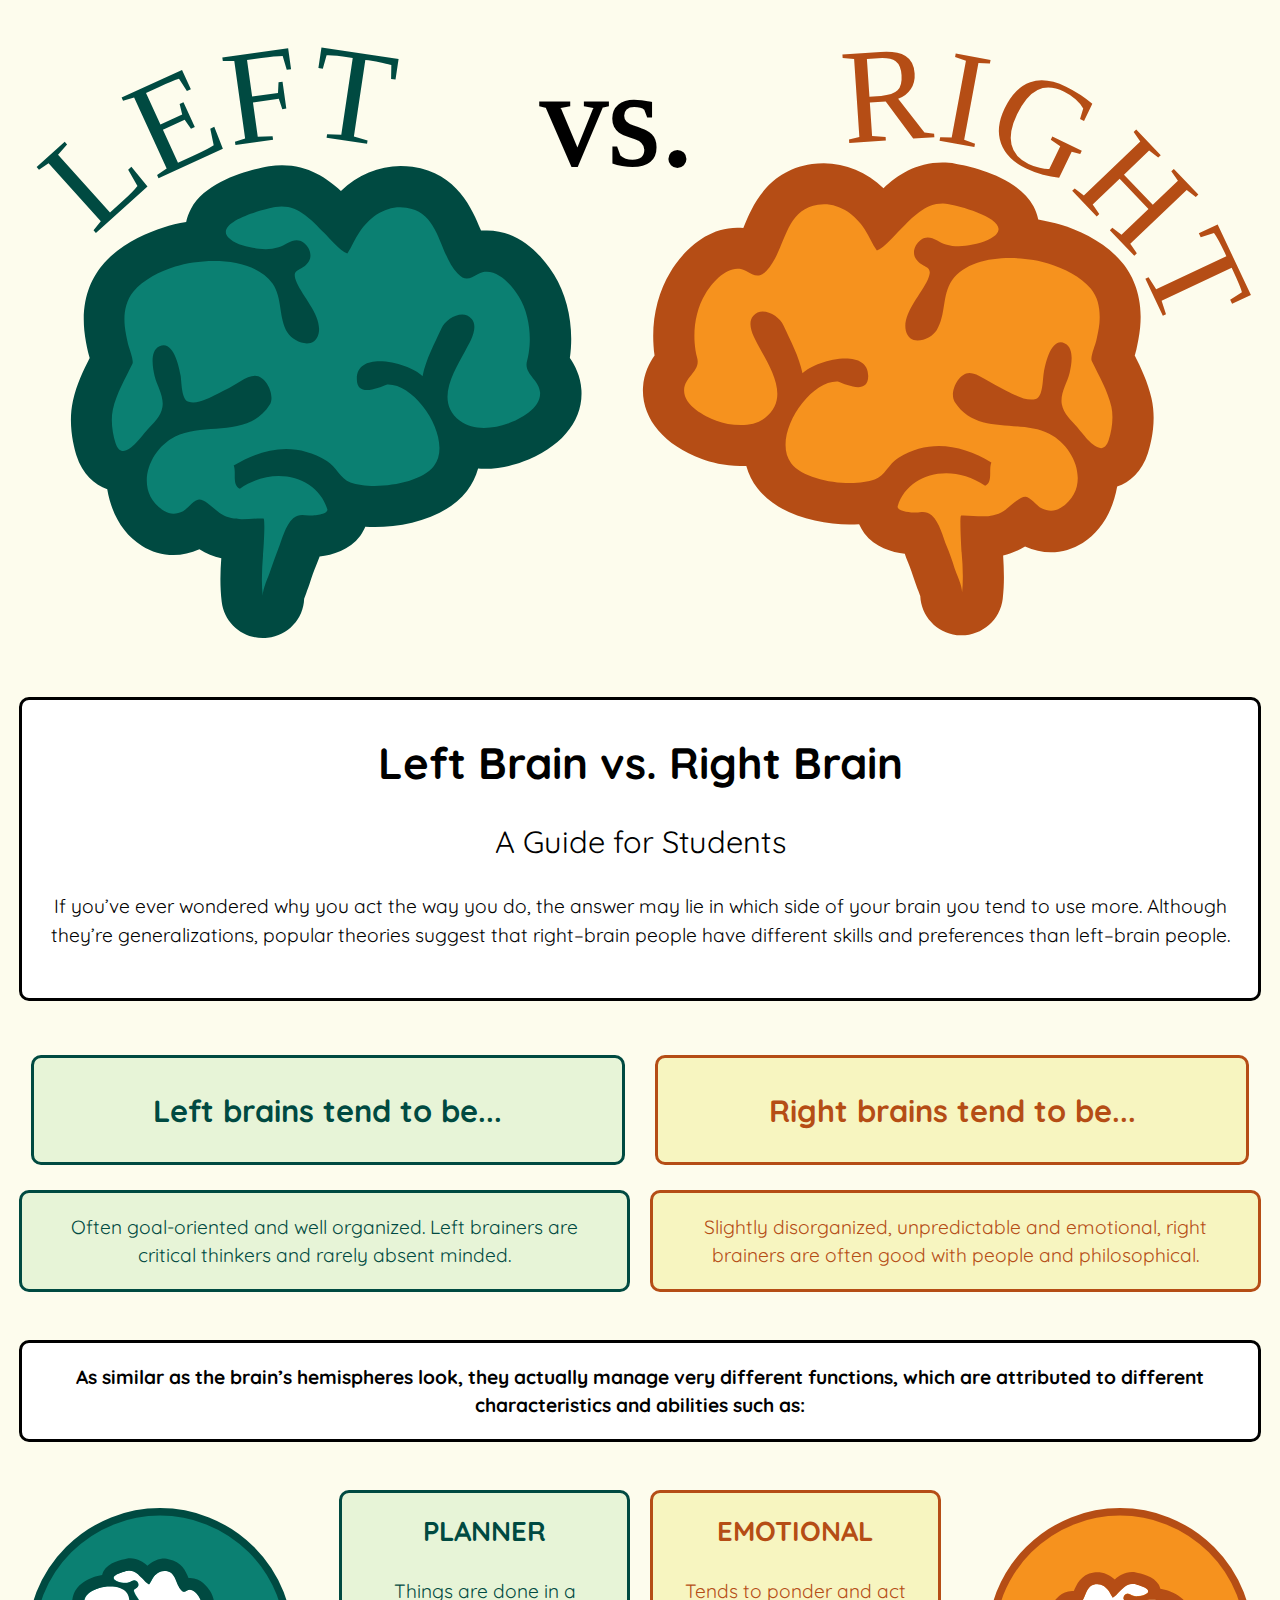
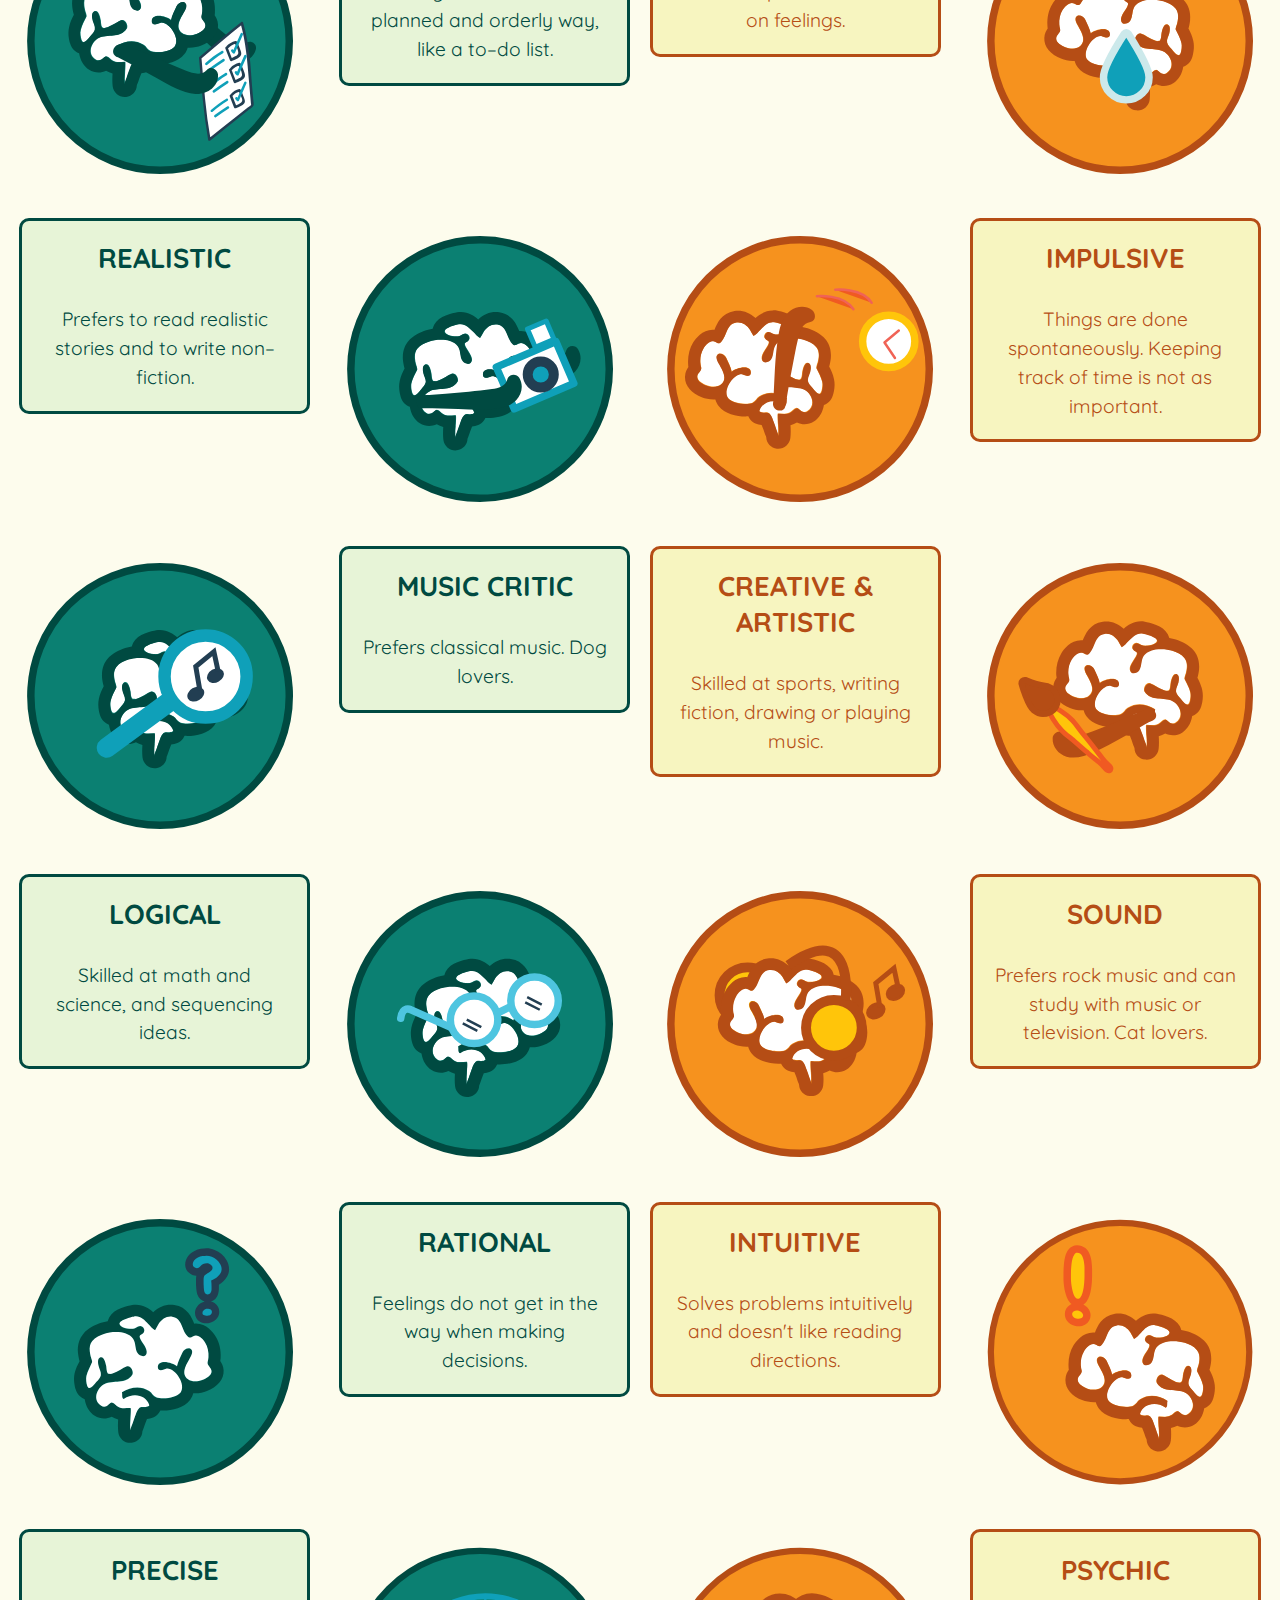
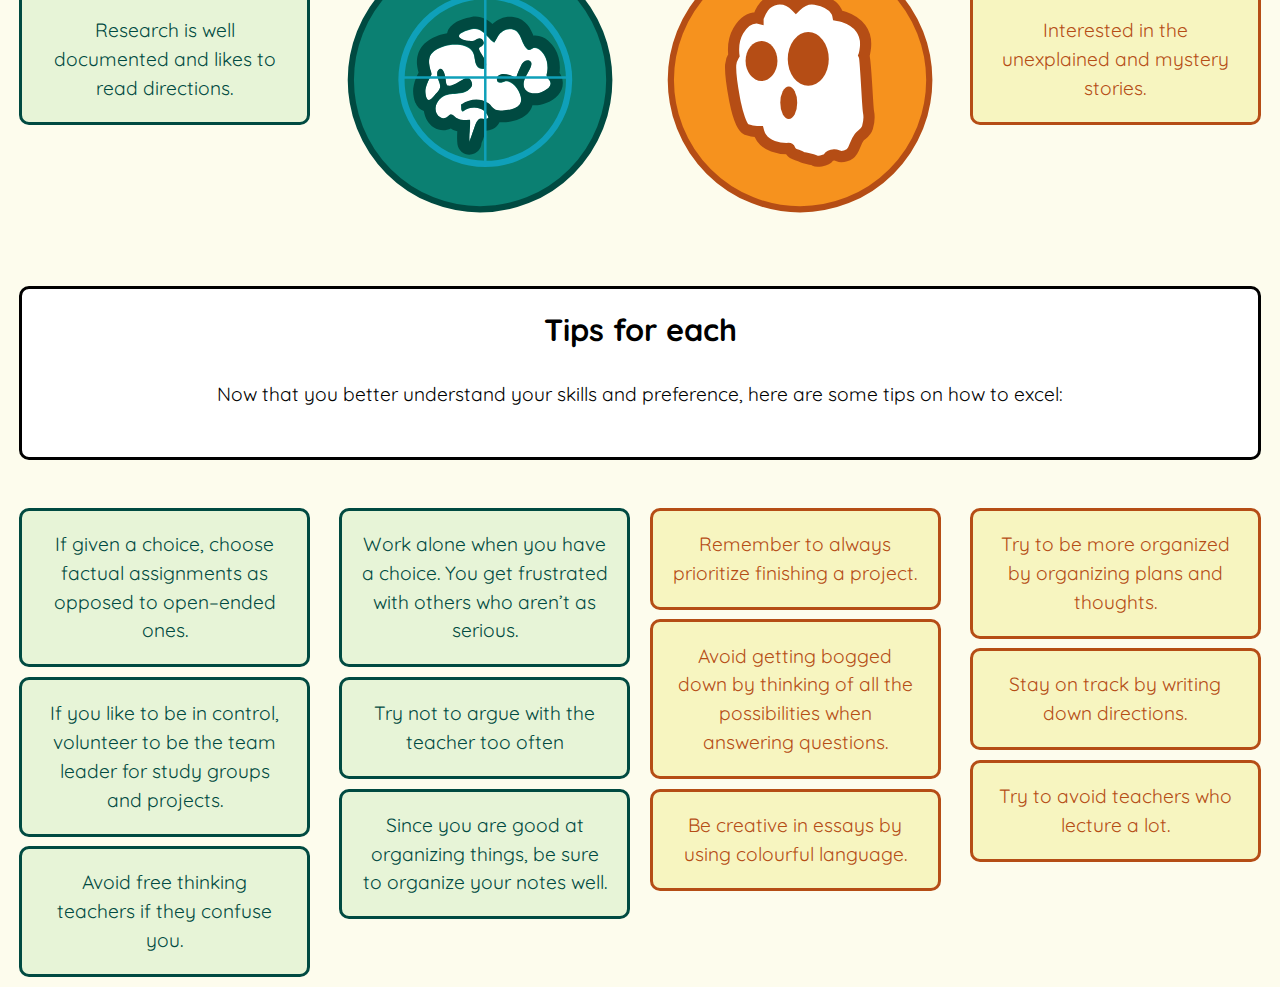
==== www/index.html @ d25c6318 "reorganized flow of brain icons and how the sit on a large screen." ====
<!DOCTYPE html>
<html lang="en-ca">
<head>
  <meta charset="utf-8">
  <title>Left vs Right Brain | A Guide for Students Infographic</title>
  <meta name="handheldfriendly" content="true">
  <meta name="mobileoptimized" content="240">
  <meta name="viewport" content="width=device-width, initial-scale=1">
  <link href="https://fonts.googleapis.com/css?family=Fredoka+One|Quicksand:400,700" rel="stylesheet" type="text/css">
  <link href="css/modules.css" rel="stylesheet">
  <link href="css/grid.css" rel="stylesheet">
  <link href="css/type.css" rel="stylesheet">
  <link href="css/main.css" rel="stylesheet">
</head>
<body>

<header>
  <svg xmlns="http://www.w3.org/2000/svg" id="header-brains" xmlns:xlink="http://www.w3.org/1999/xlink" viewBox="0 0 619.5 315.2">
    <path id="SVGID_x5F_1_x5F_" d="M307.2 202.5c0-74.5 59.2-135 132.2-135s132.2 60.4 132.2 135" class="header-brains0"/>
    <text>
      <textPath xlink:href="#SVGID_x5F_1_x5F_" startOffset="42.68%"> <tspan class="header-brains1 header-brains5 header-brains6">RIGHT</tspan> </textPath>
    </text>
    <path id="lb-outline" d="M316.8 172c-2.4 3.4-5.2 8.6-5.6 15.5-.8 14.8 9.8 27.8 28.5 34.7 4.2 1.5 10.8 3.4 18.6 3.4 1 0 2 0 2.9-.1 1.1 3.9 2.9 7.6 5.4 10.8 9.8 12.9 29.5 17.5 44.6 17.5 1.6 0 3.1 0 4.6-.1.7 1.5 1.5 3 2.5 4.4 5.2 6.9 13.3 9.2 19.6 9.9.5 1.5 1 2.9 1.6 4.2 1.1 2.7 2.1 5.6 3.3 9.2.4 1.3 1 2.8 1.6 4.4.3.7.7 1.9 1 2.7.4 9.6 7.8 17.8 17.7 18.9.8.1 1.5.1 2.3.1 10 0 18.7-7.5 19.9-17.6.9-7.5.6-14.5.2-21 3.8-.9 7.4-2.4 10.6-4.4 4.1 1.9 8.3 2.8 12.5 2.8 5.4 0 10.7-1.6 15.4-4.5 8.8-5.6 14.5-15.1 16.7-27.3 6.1-2.2 12-7.2 14.9-16.3 1.4-4.2 4.3-15.3 1.7-26.5-1.8-7.9-5.1-14.7-8.1-20.7.4-1.2.6-2.2.8-2.9.6-2.9 1.4-6.5 1.8-10.5 1.5-15.3-3.7-25.4-8.4-31.2-8.3-10.2-20.8-15.8-29.9-18.6-3.4-1.1-7.1-1.9-11-2.6-.5-2.2-1.2-4.3-2.3-6.4-7.8-14.5-30.9-19.4-37.8-20.6-2.1-.4-4.2-.5-6.3-.5-12.9 0-21.9 6.3-28.5 12.4-8.1-7.8-18.3-12.1-28.9-12.1-1.9 0-3.8.1-5.7.4-21.9 3.2-29.1 20.9-33 30.4-.1.2-.2.3-.2.5-1-.1-1.9-.1-2.9-.1-17.4 0-28.5 14.9-32.4 21.4-6.2 10.1-9.1 22.7-8.2 35.7.1 1.6.2 3.1.5 4.7z" class="header-brains1"/>
    <path id="lb-fill" d="M346.7 203.6c-6-2.2-16-7.4-15.6-15 .4-6.5 8.1-9 6.3-15.4-.7-2.4-1-4.9-1.2-7.3-.6-8.2 1-16.9 5.3-23.9 3-4.8 9-11.9 15.4-11.9 1.4 0 2.8.3 4.2 1.1 2.2 1.2 3.8 2.2 5.5 2.2 1.4 0 2.7-.7 4.4-2.4 9.5-10 8.2-29.4 24.9-31.9 1-.1 1.9-.2 2.9-.2 8.2 0 15.1 5.2 19.6 11.9 2.3 3.4 3.7 7.2 6 10.5 4-1.7 8.3-7.1 11.4-10.2 5.9-5.9 11.8-12.6 20.5-12.6 1 0 1.9.1 3 .3 4.8.8 26.8 6.5 23.7 13.4-.3.7-.9 1.5-1.9 2.2-3.6 2.9-9.4 4-13.8 4.6-1.1.1-2.2.2-3.3.2-2.1 0-4.2-.3-6.2-.9-3-.9-5.8-3.4-8.8-3.4-1.1 0-2.2.3-3.4 1.2-2.6 1.9-4.3 5.9-2.5 8.9 3.3 5.4 9.4 2.8 5.8 10.6-3.2 7-12.3 16.3-10.5 24.4.8 3.5 3.1 4.8 5.7 4.8 3.5 0 7.6-2.3 9.3-5.1 4.5-7.3 2.5-16.9 7.3-23.9 5.6-8.1 17.1-10.9 28.2-10.9 6.9 0 13.7 1.1 18.8 2.7 7.2 2.3 15.5 6.2 20.3 12.2 3.9 4.8 4.6 10.9 4.1 16.8-.3 2.7-.9 5.5-1.5 8.2-.4 2-3.1 8.2-2.2 9.9 3.5 7.2 7.7 14.3 9.5 22.2 1.1 4.9.3 11.3-1.3 16.1-.9 2.8-2.2 3.9-3.7 3.9-4 0-9.2-7.4-11.7-10.3-2.8-3.2-6.5-6.5-7.3-10.9-.9-5.3 2.6-10.3 3.8-15.3.9-3.9 2.4-12-2.3-14.2-.7-.3-1.4-.5-2-.5-5.3 0-7.5 10.9-8.2 14.6-.6 2.8-.3 11.9-3.9 12.8-.7.2-1.4.3-2.2.3-4.1 0-8.6-2.6-11.9-4.2-3.7-1.8-7.3-3.8-10.8-5.9-2.8-1.7-5.1-2.8-7.2-2.8-5.6 0-9.8 9.8-7.2 13.9 10.5 16.6 31.3 8.2 45.8 15.5 13.2 6.6 20.4 26.5 5.6 35.9-1.6 1-3.1 1.4-4.7 1.4-1.5 0-3.1-.4-4.6-1.2-2.3-1.2-5.3-5.3-7.7-5.6h-.2c-2.9 0-7.9 5.3-10.4 6.9-3.3 2.1-6.7 2.6-10.1 2.6-3.1 0-6.2-.4-9.4-.4h-1.1c-.9 0 .1 16 .2 17.7.6 6.7.9 13.4.2 20.1.4-3.3-2.5-9-3.6-12.3-1.1-3.6-2.4-7.2-3.8-10.6-2-4.8-3.3-11.3-7.3-15-1.4-1.3-2.8-1.6-4.2-1.6-1 0-2.1.2-3.4.3h-.4c-2 0-9.2-.6-8.4-3.2 3-9.9 12.5-15.9 23.5-15.9 6.1 0 12.7 1.9 18.8 6.1 3.9-1.5 1.6-7.8 3-11.2-8.2-5-16.7-8-25.4-8-6.5 0-13.1 1.7-19.7 5.8-4.6 2.9-6.4 8.6-11.4 10.4-3 1.1-7.2 1.7-11.8 1.7-10.8 0-23.7-3.2-28.6-9.6-9.5-12.4 8-39.5 22.1-39.5h.5c2.5 1 6.6 2.7 9.8 2.7 2.8 0 4.9-1.3 4.9-5.4 0-6.3-4.9-8.5-11-8.5-7.8 0-17.4 3.7-20.8 7.2-1.7-8.3-5.7-15.6-9.2-23.2-1.5-3.3-6-6.7-10.1-6.7-1.7 0-3.3.6-4.6 2.2-3.5 4.3 1 11.3 3.1 15.3 5.6 10.2 14.8 24.6 2.6 34-3.2 2.5-7.4 3.4-11.6 3.4-4.4 0-8.5-.8-11.9-2.1z" class="header-brains2"/>
    <path id="rb-outline" d="M275.8 173.3c.2-1.5.4-3.1.5-4.7.9-12.9-2-25.6-8.2-35.7-4-6.4-15-21.4-32.4-21.4-1 0-2 .1-2.9.1-.1-.2-.1-.3-.2-.5-3.9-9.5-11.1-27.2-33-30.4-1.9-.3-3.8-.4-5.7-.4-10.6 0-20.8 4.3-28.9 12.1-6.6-6-15.6-12.4-28.5-12.4-2.1 0-4.2.2-6.3.5-6.9 1.2-30 6.1-37.8 20.6-1.1 2-1.9 4.2-2.3 6.4-3.9.6-7.6 1.5-11 2.6-9 2.9-21.6 8.4-29.9 18.6-4.7 5.8-9.9 15.8-8.4 31.2.4 4 1.2 7.6 1.8 10.5.2.8.5 1.8.8 2.9-3 6-6.3 12.7-8.1 20.7-2.5 11.2.4 22.2 1.7 26.5 2.9 9.1 8.8 14.1 14.9 16.3 2.1 12.3 7.9 21.8 16.7 27.3 4.7 3 10 4.5 15.4 4.5 4.2 0 8.4-.9 12.5-2.8 3.3 2.1 6.8 3.5 10.6 4.4-.5 6.5-.7 13.5.2 21 1.2 10.1 9.8 17.6 19.9 17.6.8 0 1.5 0 2.3-.1 10-1.1 17.4-9.3 17.7-18.9l1-2.7c.6-1.6 1.2-3.2 1.6-4.4 1.1-3.6 2.2-6.5 3.3-9.2.5-1.3 1-2.7 1.6-4.2 6.3-.7 14.4-3 19.6-9.9 1-1.4 1.9-2.9 2.5-4.4 1.5.1 3 .1 4.6.1 15.1 0 34.7-4.6 44.6-17.5 2.5-3.2 4.3-6.9 5.4-10.8 1 .1 1.9.1 2.9.1 7.8 0 14.4-1.8 18.6-3.4 18.7-6.9 29.4-19.9 28.5-34.7-.4-6.9-3.2-12-5.6-15.5z" class="header-brains3"/>
    <path id="SVGID_x5F_2_x5F_" d="M16.1 198.9c0-73 59.2-132.2 132.2-132.2s132.2 59.2 132.2 132.2" class="header-brains0"/>
    <text>
      <textPath xlink:href="#SVGID_x5F_2_x5F_" startOffset="21.88%"> <tspan class="header-brains3 header-brains5 header-brains6">LEFT</tspan> </textPath>
    </text>
    <path id="rb-fill" d="M245.8 205c-3.4 1.3-7.5 2.1-11.6 2.1-4.2 0-8.4-.9-11.6-3.4-12.2-9.4-3-23.7 2.6-34 2.1-3.9 6.6-11 3.1-15.3-1.3-1.5-2.9-2.2-4.6-2.2-4 0-8.6 3.4-10 6.7-3.5 7.6-7.5 14.9-9.2 23.2-3.4-3.5-13-7.2-20.8-7.2-6 0-11 2.2-11 8.5 0 4.1 2.1 5.4 4.9 5.4 3.2 0 7.2-1.7 9.8-2.7h.5c14.1 0 31.6 27.1 22.1 39.5-4.9 6.4-17.8 9.6-28.6 9.6-4.6 0-8.8-.6-11.8-1.7-5-1.9-6.8-7.6-11.4-10.4-6.6-4-13.2-5.8-19.7-5.8-8.7 0-17.2 3.1-25.4 8 1.4 3.3-.9 9.6 3 11.2 6.1-4.2 12.7-6.1 18.8-6.1 10.9 0 20.4 6.1 23.5 15.9.8 2.6-6.4 3.2-8.4 3.2h-.4c-1.2-.1-2.4-.3-3.4-.3-1.5 0-2.8.3-4.3 1.6-4 3.7-5.3 10.2-7.3 15-1.4 3.5-2.6 7.1-3.8 10.6-1 3.2-3.9 8.9-3.6 12.3-.8-6.7-.4-13.4.1-20.1.2-1.7 1.2-17.7.2-17.7h-1.1c-3.2 0-6.3.4-9.4.4-3.4 0-6.8-.5-10.1-2.6-2.5-1.6-7.5-6.9-10.4-6.9h-.2c-2.5.2-5.4 4.4-7.7 5.6-1.6.8-3.1 1.2-4.6 1.2-1.6 0-3.1-.5-4.7-1.4-14.8-9.4-7.7-29.3 5.5-35.9 14.5-7.3 35.3 1.1 45.8-15.5 2.6-4.1-1.6-13.9-7.2-13.9-2.1 0-4.4 1-7.2 2.8-3.5 2.2-7.1 4.1-10.8 5.9-3.3 1.6-7.9 4.2-11.9 4.2-.7 0-1.5-.1-2.2-.3-3.6-1-3.4-10-3.9-12.8-.7-3.7-2.9-14.6-8.2-14.6-.6 0-1.3.2-2 .5-4.8 2.2-3.3 10.3-2.4 14.2 1.2 5 4.7 10 3.8 15.3-.7 4.4-4.4 7.7-7.3 10.9-2.5 2.8-7.7 10.3-11.7 10.3-1.5 0-2.8-1.1-3.7-3.9-1.5-4.7-2.4-11.1-1.3-16.1 1.8-7.9 6-15 9.5-22.2.8-1.7-1.8-8-2.2-9.9-.6-2.7-1.2-5.4-1.5-8.2-.6-5.9.2-12 4.1-16.8 4.8-5.9 13.1-9.9 20.3-12.2 5.1-1.6 11.9-2.7 18.8-2.7 11.1 0 22.6 2.9 28.3 10.9 4.9 7 2.8 16.6 7.3 23.9 1.7 2.7 5.7 5.1 9.3 5.1 2.6 0 4.9-1.3 5.7-4.8 1.8-8.1-7.3-17.3-10.5-24.4-3.5-7.8 2.6-5.2 5.8-10.6 1.8-2.9.1-7-2.5-8.9-1.2-.9-2.3-1.2-3.4-1.2-3 0-5.8 2.5-8.8 3.4-2 .6-4.1.9-6.2.9-1.1 0-2.2-.1-3.3-.2-4.4-.6-10.3-1.7-13.8-4.6-1-.8-1.6-1.5-1.9-2.2-3.1-6.9 18.8-12.6 23.7-13.4 1-.2 2-.3 3-.3 8.7 0 14.6 6.7 20.4 12.6 3.1 3.1 7.4 8.5 11.4 10.2 2.2-3.3 3.7-7.2 6-10.5 4.5-6.7 11.4-11.9 19.6-11.9.9 0 1.9.1 2.9.2 16.7 2.4 15.4 21.9 24.9 31.9 1.7 1.8 3 2.4 4.4 2.4 1.7 0 3.3-1 5.5-2.2 1.4-.8 2.8-1.1 4.2-1.1 6.4 0 12.4 7 15.4 11.9 4.3 7 5.9 15.8 5.3 23.9-.2 2.5-.6 5-1.2 7.3-1.8 6.4 5.9 8.9 6.3 15.4.4 7.6-9.5 12.8-15.6 15z" class="header-brains4"/>
    <text transform="translate(261.437 80.078)" class="header-brains5 header-brains6">
      vs.
    </text>
  </svg>
  <div class="info-box">
    <h1 class="yotta text-center pad-t-1-2">Left Brain vs. Right Brain</h1>
      <h2 class="normal">A Guide for Students</h2>
      <p>If you’ve ever wondered why you act the way you do, the answer may lie in which side of your brain you tend to use more. Although they’re generalizations, popular theories suggest that right–brain people have different skills and preferences than left–brain people.</p>
  </div>
</header>

<main>
  <div class="grid">
    <div class="unit xs-1-2 s-1-2 m-1-2 l-1-2 xl-1-2">
      <h2 class="lb-box bold">Left brains tend to be...</h2>
    </div>
    <div class="unit xs-1-2 s-1-2 m-1-2 l-1-2 xl-1-2">
      <h2 class="rb-box bold">Right brains tend to be...</h2>
    </div>
  </div>

  <div class="grid">
    <div class="unit xs-1-2 s-1-2 m-1-2 l-1-2 xl-1-2">
      <p class="lb-box">Often goal-oriented and well organized. Left brainers are critical thinkers and rarely absent minded.</p>
    </div>
    <div class="unit xs-1-2 s-1-2 m-1-2 l-1-2 xl-1-2">
      <p class="rb-box">Slightly disorganized, unpredictable and emotional, right brainers are often good with people and philosophical.</p>
    </div>
  </div>

  <p class="info-box bold push-t-2">As similar as the brain’s hemispheres look, they actually manage very different functions, which are attributed to different characteristics and abilities such as:</p>

  <div class="grid">
    <div class="unit xs-1-2 s-1-2 m-1-2 l-1-2 xl-1-2 ">
      <div class="grid">
        <div class="unit xs-1 s-1 m-1 l-1-2 xl-1-2">
          <svg xmlns="http://www.w3.org/2000/svg" id="planner" viewBox="0 0 257.3 257.3">
            <circle id="background" cx="128.7" cy="128.7" r="103.9" class="planner0"/>
            <g id="planner-brain">
              <path d="M138.4 98.7c11.4 12.8 22.3 27 35.3 38.2 5.3 4.6 11.6 9.2 18.9 8.8 6.1-.3 11.5-4.3 13.1-10.3 1.2-4.3-3.6-7.7-7.3-5.6-5 2.8-10.4-1-14.2-4.1-4.5-3.6-8.9-7.4-13.2-11.1-8.9-7.6-17.6-15.4-26.2-23.3-4.7-4.4-11.8 2.7-7.1 7.1 11 10.1 22.1 20 33.6 29.6 9 7.6 19.8 17.3 32.1 10.5-2.4-1.9-4.9-3.8-7.3-5.6-3.1 11.3-22.6-10-25.3-13.1-8.5-9.3-16.8-18.8-25.2-28.1-4.4-4.9-11.5 2.2-7.2 7z" class="planner1"/>
              <g id="XMLID_26_">
                <path d="M140.5 133c4.6-6-3.9-19.2-10.8-19.2h-.2c-1.2.5-3.2 1.3-4.8 1.3-1.3 0-2.4-.6-2.4-2.6 0-3 2.4-4.1 5.3-4.1 3.8 0 8.5 1.8 10.1 3.5.8-4 2.8-7.6 4.5-11.3.7-1.6 2.9-3.3 4.9-3.3.8 0 1.6.3 2.2 1.1 1.7 2.1-.5 5.5-1.5 7.4-2.7 5-7.2 12-1.3 16.5 1.6 1.2 3.6 1.7 5.7 1.7 2 0 4-.4 5.6-1 2.9-1.1 7.8-3.6 7.6-7.3-.2-3.2-3.9-4.3-3.1-7.5.3-1.2.5-2.4.6-3.6.3-4-.5-8.2-2.6-11.6-1.4-2.3-4.4-5.8-7.5-5.8-.7 0-1.4.2-2.1.6-1.1.6-1.8 1.1-2.6 1.1-.7 0-1.3-.3-2.1-1.2-4.6-4.9-4-14.3-12.1-15.5-.5-.1-.9-.1-1.4-.1-4 0-7.3 2.5-9.5 5.8-1.1 1.6-1.8 3.5-2.9 5.1-1.9-.8-4-3.4-5.6-5-2.9-2.9-5.7-6.1-9.9-6.1-.5 0-.9 0-1.4.1-2.4.4-13 3.2-11.5 6.5.2.4.5.7.9 1.1 1.7 1.4 4.6 2 6.7 2.2.5.1 1.1.1 1.6.1 1 0 2-.1 3-.4 1.4-.5 2.8-1.7 4.3-1.7.5 0 1.1.2 1.7.6 1.2.9 2.1 2.9 1.2 4.3-1.6 2.6-4.6 1.4-2.8 5.2 1.5 3.4 6 7.9 5.1 11.9-.4 1.7-1.5 2.3-2.8 2.3-1.7 0-3.7-1.1-4.5-2.5-2.1-3.6-1.1-8.2-3.5-11.6-2.7-3.9-8.3-5.3-13.7-5.3-3.4 0-6.7.5-9.2 1.3-3.5 1.1-7.5 3-9.9 5.9-1.9 2.3-2.3 5.3-2 8.2.1 1.3.4 2.6.7 4 .2 1 1.5 4 1.1 4.9-1.7 3.5-3.7 7-4.6 10.8-.6 2.4-.1 5.5.6 7.8.4 1.4 1.1 1.9 1.8 1.9 1.9 0 4.5-3.6 5.7-5 1.4-1.6 3.2-3.2 3.5-5.3.4-2.6-1.3-5-1.8-7.5-.5-1.9-1.2-5.8 1.2-6.9.3-.1.7-.2 1-.2 2.6 0 3.6 5.3 4 7.1.3 1.4.2 5.8 1.9 6.2.4.1.7.2 1.1.2 2 0 4.2-1.3 5.8-2.1 1.8-.9 3.6-1.8 5.2-2.9 1.4-.9 2.5-1.4 3.5-1.4 2.8 0 4.8 4.8 3.5 6.8-5.1 8.1-15.2 4-22.3 7.5-6.4 3.2-9.9 12.9-2.7 17.5.8.5 1.5.7 2.3.7s1.5-.2 2.3-.6c1.1-.6 2.6-2.6 3.8-2.7h.1c1.4 0 3.9 2.6 5.1 3.4 1.6 1 3.2 1.3 4.9 1.3 1.5 0 3-.2 4.6-.2h.6c.5 0 0 7.8-.1 8.6-.3 3.2-.4 6.3-.1 9.5 0-1.7 1.3-4.2 1.7-5.7.6-1.7 1.2-3.5 1.8-5.2 1-2.3 1.6-5.5 3.6-7.3.7-.6 1.4-.8 2.1-.8.5 0 1 .1 1.7.1h.2c1 0 4.5-.3 4.1-1.6-1.5-4.8-6.1-7.8-11.4-7.8-3 0-6.2.9-9.2 2.9-1.9-.7-.8-3.8-1.5-5.4 4-2.4 8.1-3.9 12.4-3.9 3.2 0 6.4.9 9.6 2.8 2.3 1.4 3.1 4.2 5.6 5.1 1.5.6 3.5.8 5.8.8 4.8.2 11.1-1.4 13.5-4.5z" class="planner2"/>
                <path d="M129.7 113.8c6.9 0 15.4 13.2 10.8 19.2-2.4 3.1-8.7 4.7-13.9 4.7-2.2 0-4.3-.3-5.8-.8-2.4-.9-3.3-3.7-5.6-5.1-3.2-2-6.4-2.8-9.6-2.8-4.2 0-8.4 1.5-12.4 3.9.7 1.6-.4 4.7 1.5 5.4 3-2 6.2-2.9 9.2-2.9 5.3 0 9.9 2.9 11.4 7.8.4 1.3-3.1 1.6-4.1 1.6h-.2c-.6 0-1.2-.1-1.7-.1-.7 0-1.4.2-2.1.8-2 1.8-2.6 4.9-3.6 7.3-.7 1.7-1.3 3.4-1.8 5.2-.5 1.5-1.7 4-1.7 5.7-.3-3.2-.2-6.3.1-9.5.1-.8.6-8.6.1-8.6h-.6c-1.5 0-3.1.2-4.6.2-1.7 0-3.3-.2-4.9-1.3-1.2-.8-3.7-3.4-5.1-3.4H85c-1.2.1-2.6 2.2-3.8 2.7-.8.4-1.5.6-2.3.6s-1.5-.2-2.3-.7c-7.2-4.6-3.7-14.2 2.7-17.5 7.1-3.5 17.2.6 22.3-7.5 1.3-2-.8-6.8-3.5-6.8-1 0-2.1.5-3.5 1.4-1.7 1-3.4 2-5.2 2.9-1.6.8-3.8 2.1-5.8 2.1-.4 0-.7 0-1.1-.2-1.7-.5-1.6-4.9-1.9-6.2-.4-1.8-1.4-7.1-4-7.1-.3 0-.6.1-1 .2-2.3 1.1-1.6 5-1.2 6.9.6 2.4 2.3 4.9 1.8 7.5-.4 2.1-2.2 3.7-3.5 5.3-1.2 1.4-3.8 5-5.7 5-.7 0-1.4-.5-1.8-1.9-.7-2.3-1.2-5.4-.6-7.8.9-3.8 2.9-7.3 4.6-10.8.4-.9-.9-3.9-1.1-4.9-.3-1.3-.6-2.6-.7-4-.3-2.9.1-5.9 2-8.2 2.3-2.9 6.4-4.8 9.9-5.9 2.5-.8 5.8-1.3 9.2-1.3 5.4 0 11 1.4 13.7 5.3 2.4 3.4 1.4 8.1 3.6 11.6.8 1.3 2.8 2.5 4.5 2.5 1.3 0 2.4-.6 2.8-2.3.9-4-3.6-8.4-5.1-11.9-1.7-3.8 1.2-2.5 2.8-5.2.9-1.4 0-3.4-1.2-4.3-.6-.4-1.1-.6-1.7-.6-1.5 0-2.9 1.2-4.3 1.7-1 .3-2 .4-3 .4-.6 0-1.1 0-1.6-.1-2.2-.3-5-.9-6.7-2.2-.5-.4-.8-.7-.9-1.1-1.5-3.4 9.2-6.1 11.5-6.5.5-.1 1-.1 1.4-.1 4.2 0 7.1 3.2 9.9 6.1 1.5 1.5 3.6 4.2 5.6 5 1.1-1.6 1.8-3.5 2.9-5.1 2.2-3.3 5.5-5.8 9.5-5.8.5 0 .9 0 1.4.1 8.1 1.2 7.5 10.6 12.1 15.5.8.9 1.5 1.2 2.1 1.2.8 0 1.6-.5 2.6-1.1.7-.4 1.4-.6 2.1-.6 3.1 0 6 3.4 7.5 5.8 2.1 3.4 2.9 7.7 2.6 11.6-.1 1.2-.3 2.4-.6 3.6-.9 3.1 2.9 4.3 3.1 7.5.2 3.7-4.6 6.2-7.6 7.3-1.6.6-3.7 1-5.6 1-2.1 0-4.1-.5-5.7-1.7-5.9-4.6-1.4-11.5 1.3-16.5 1-1.9 3.2-5.3 1.5-7.4-.6-.8-1.4-1.1-2.2-1.1-2 0-4.2 1.7-4.9 3.3-1.7 3.7-3.6 7.2-4.5 11.3-1.7-1.7-6.3-3.5-10.1-3.5-2.9 0-5.3 1.1-5.3 4.1 0 2 1 2.6 2.4 2.6 1.6 0 3.5-.8 4.8-1.3h.5zm2.9-51.5c-5.2 0-10.1 2.1-14.1 5.9-3.2-2.9-7.6-6-13.8-6-1 0-2 .1-3.1.3-3.4.6-14.6 3-18.4 10-.5 1-.9 2-1.1 3.1-1.9.3-3.7.7-5.4 1.2-4.4 1.4-10.5 4.1-14.5 9.1-2.3 2.8-4.8 7.7-4.1 15.2.2 1.9.6 3.7.9 5.1.1.4.2.9.4 1.4-1.5 2.9-3.1 6.2-3.9 10.1-1.2 5.5.2 10.8.9 12.9 1.4 4.4 4.3 6.8 7.2 7.9 1.1 6 3.8 10.6 8.1 13.3 2.3 1.4 4.9 2.2 7.5 2.2 2.1 0 4.1-.5 6.1-1.4 1.6 1 3.3 1.7 5.2 2.2-.2 3.2-.3 6.6.1 10.2.6 4.9 4.8 8.6 9.7 8.6h1.1c4.8-.6 8.4-4.5 8.6-9.2.1-.4.3-.9.5-1.3.3-.8.6-1.5.8-2.1.6-1.8 1-3.2 1.6-4.5.3-.6.5-1.3.8-2 3.1-.3 7-1.4 9.5-4.8.5-.7.9-1.4 1.2-2.1.7 0 1.5.1 2.2.1 7.3 0 16.9-2.2 21.7-8.5 1.2-1.6 2.1-3.3 2.6-5.2h1.4c3.8 0 7-.9 9.1-1.6 9.1-3.4 14.3-9.7 13.9-16.9-.2-3.4-1.6-5.9-2.7-7.5.1-.8.2-1.5.2-2.3.4-6.3-1-12.5-4-17.4-1.9-3.1-7.3-10.4-15.8-10.4-.5 0-.9 0-1.4.1 0-.1-.1-.2-.1-.3-1.9-4.6-5.4-13.2-16-14.8-1-.5-2-.6-2.9-.6z" class="planner1"/>
              </g>
              <path d="M161 142.4c2.2 24.4 3 41.4 7.3 65.5 11.6-9.1 23.1-18.3 34.6-27.5 0 0-1.3-13.4-2.1-24.1-.4-6-.8-12-1.6-18-1-8.1-2.6-16.2-4.8-24-11.4 9-33.4 28.1-33.4 28.1z" class="planner2"/>
              <path d="M160 142.4c2 22 3.5 44 7.4 65.8.1.8 1.1.9 1.7.4l20.4-16.2c3.3-2.7 6.7-5.3 10-8 1.5-1.2 4.4-2.5 4.5-4.6.1-1.8-.4-3.8-.5-5.6-.3-3.3-.6-6.6-.9-10-.6-7.7-1-15.5-1.9-23.2-1-9.2-2.7-18.2-5.2-27.1-.2-.8-1.1-.9-1.7-.4-11.4 9.1-22.5 18.6-33.5 28.1-1 .8.4 2.3 1.4 1.4 11-9.5 22.1-19.1 33.5-28.1-.6-.1-1.1-.3-1.7-.4 4.2 15.3 5.5 30.8 6.7 46.6.5 5.8 1 11.6 1.5 17.3 0 .4.3 1.3.2 1.7-.2.4-2.1 1.5-2.7 2-3.2 2.6-6.4 5.1-9.6 7.7-7.3 5.8-14.6 11.6-22 17.4.6.1 1.1.3 1.7.4-3.9-21.6-5.4-43.4-7.3-65.2-.1-1.3-2.1-1.3-2 0z" class="planner4"/>
              <path d="M166.7 147.8c3.9-3.5 8.1-6.6 12.6-9.3 1.2-.7.1-2.5-1.1-1.8-4.6 2.8-9 6-13 9.6-1 .9.5 2.4 1.5 1.5zm2.8 4.6c3.6-2.5 7.2-4.9 10.8-7.4 1.1-.8.1-2.6-1.1-1.8-3.6 2.5-7.2 4.9-10.8 7.4-1.1.7-.1 2.6 1.1 1.8zm.2 13c3.9-3.5 8.1-6.6 12.6-9.3 1.2-.7.1-2.5-1.1-1.8-4.6 2.8-9 6-13 9.6-1 .9.5 2.4 1.5 1.5z" class="planner5"/>
              <path d="M181.2 134.6c1.2 3.2 2.5 6.4 3.7 9.6.3.7.9.9 1.5.6 2.2-1 7.4-2.7 7.6-5.7.1-1.6-.8-3.4-1.3-4.9-.6-1.7-1.4-3.4-2.2-5.1-.2-.4-.8-.6-1.2-.5-2.8.7-5.1 2-7.1 4.1-.9 1 .6 2.5 1.5 1.5 1.7-1.8 3.7-3 6.1-3.6-.4-.2-.8-.3-1.2-.5 1.1 2.2 2.7 5.1 3 7.6.2 1.9-1 2.5-2.5 3.3-1.2.7-2.5 1.3-3.8 1.9l1.5.6c-1.2-3.2-2.5-6.4-3.7-9.6-.4-1.1-2.4-.6-1.9.7z" class="planner4"/>
              <path d="M186 137.1c.4.5.9 1 1.3 1.4.4.5 1.4.4 1.6-.2 2.1-4.9 4.3-9.7 6.4-14.6.5-1.2-1.3-2.3-1.8-1.1-2.1 4.9-4.3 9.7-6.4 14.6.5-.1 1.1-.1 1.6-.2-.4-.5-.9-1-1.3-1.4-.8-1-2.3.5-1.4 1.5zM172.5 170c3.6-2.5 7.2-4.9 10.8-7.4 1.1-.8.1-2.6-1.1-1.8-3.6 2.5-7.2 4.9-10.8 7.4-1.1.7-.1 2.6 1.1 1.8z" class="planner5"/>
              <path d="M184.2 152.2c1.2 3.2 2.5 6.4 3.7 9.6.3.7.9.9 1.5.6 2.2-1 7.4-2.7 7.6-5.7.1-1.6-.8-3.4-1.3-4.9-.6-1.7-1.4-3.4-2.2-5.1-.2-.4-.8-.6-1.2-.5-2.8.7-5.1 2-7.1 4.1-.9 1 .6 2.5 1.5 1.5 1.7-1.8 3.7-3 6.1-3.6-.4-.2-.8-.3-1.2-.5 1.1 2.2 2.7 5.1 3 7.6.2 1.9-1 2.5-2.5 3.3-1.2.7-2.5 1.3-3.8 1.9l1.5.6c-1.2-3.2-2.5-6.4-3.7-9.6-.4-1.1-2.4-.6-1.9.7z" class="planner4"/>
              <path d="M189 154.7c.4.5.9 1 1.3 1.4.4.5 1.4.4 1.6-.2 2.1-4.9 4.3-9.7 6.4-14.6.5-1.2-1.3-2.3-1.8-1.1-2.1 4.9-4.3 9.7-6.4 14.6.5-.1 1.1-.1 1.6-.2-.4-.5-.9-1-1.3-1.4-.8-1-2.3.5-1.4 1.5zm-18 30.8c3.7-3.3 7.7-6.2 12-8.8 1.1-.7.1-2.4-1-1.7-4.4 2.7-8.5 5.7-12.4 9.1-1 .9.4 2.3 1.4 1.4zm2.6 4.4c3.4-2.3 6.9-4.7 10.3-7 1.1-.7.1-2.4-1-1.7-3.4 2.3-6.9 4.7-10.3 7-1.1.7-.1 2.4 1 1.7z" class="planner5"/>
              <path d="M184.7 173c1.2 3 2.3 6.1 3.5 9.1.2.6.8.9 1.5.6 2.1-1 6.9-2.5 7.2-5.2.2-1.4-.6-3-1.1-4.3-.6-1.8-1.4-3.6-2.3-5.4-.2-.4-.7-.6-1.1-.5-2.6.6-4.9 1.9-6.7 3.9-.9.9.5 2.3 1.4 1.4 1.6-1.7 3.5-2.8 5.8-3.4-.4-.2-.8-.3-1.1-.5.6 1.3 1.2 2.7 1.8 4 .4 1 1.2 2.5 1.2 3.5 0 2.4-4.2 3.7-6.1 4.6l1.5.6c-1.2-3-2.3-6.1-3.5-9.1-.5-1-2.4-.5-2 .7z" class="planner4"/>
              <path d="M189.3 175.4c.4.5.8.9 1.2 1.4.4.4 1.3.4 1.6-.2 2-4.6 4.1-9.2 6.1-13.9.5-1.2-1.2-2.2-1.7-1-2 4.6-4.1 9.2-6.1 13.9.5-.1 1-.1 1.6-.2-.4-.5-.8-.9-1.2-1.4-.9-1-2.3.4-1.5 1.4z" class="planner5"/>
              <path d="M95 141.8c14.6 3.6 27.7 10.7 41.4 16.7 11.4 5 27.4 12.3 37.5.9-3-1.2-6-2.5-9-3.7.7 10.2-17 2.4-21 .5-6.8-3.2-13.2-7.1-19.8-10.7-8.4-4.5-16.7-8.9-25.2-13.4-6-3.1-11.3 5.9-5.3 9.1 11 5.8 22.1 11.6 33 17.6 9.3 5.2 19.6 11.6 30.5 12.4 9.1.7 18.8-5.6 18.2-15.6-.3-4.2-5.7-7.3-9-3.7-4.5 5-11.3 2.7-16.7.7-5.9-2.1-11.5-4.8-17.2-7.4-11.3-5.3-22.6-10.6-34.8-13.6-6.4-1.5-9.2 8.6-2.6 10.2z" class="planner1"/>
            </g>
          </svg>
        </div>
        <div class="unit xs-1 s-1 m-1 l-1-2 xl-1-2">
          <div class="lb-box">
            <h3 class="text-upper">Planner</h3>
            <p class="push-0">Things are done in a planned and orderly way, like a to–do list.</p>
          </div>
        </div>
      </div>
    </div>
    <div class="unit xs-1-2 s-1-2 m-1-2 l-1-2 xl-1-2">
      <div class="grid">
        <div class="unit xs-1 s-1 m-1 l-1-2 xl-1-2 unit-push-l-1-2">
          <svg xmlns="http://www.w3.org/2000/svg" id="emotional" viewBox="0 0 257.3 257.3">
            <circle id="emotional-background" cx="128.7" cy="128.7" r="103.9" class="emotional0"/>
            <g id="emotional-brain">
              <g id="XMLID_25_">
                <path d="M144.6 122.6c-2.7 0-4.8 4.8-3.5 6.8 5.1 8.1 15.2 4 22.3 7.5 6.4 3.2 9.9 12.9 2.7 17.5-.8.5-1.5.7-2.3.7-.7 0-1.5-.2-2.3-.6-1.1-.6-2.6-2.6-3.7-2.7h-.1c-1.4 0-3.8 2.6-5.1 3.4-1.6 1-3.2 1.2-4.9 1.2-1.5 0-3-.2-4.6-.2h-.6c-.5 0 0 7.8.1 8.6.3 3.2.4 6.3.1 9.5 0-1.6-1.3-4.2-1.8-5.7-.6-1.7-1.1-3.5-1.8-5.2-1-2.4-1.6-5.5-3.6-7.3-.7-.6-1.3-.8-2.1-.8-.5 0-1 .1-1.6.1h-.2c-1 0-4.5-.3-4.1-1.6 1.5-4.8 6.1-7.8 11.4-7.8 3 0 6.2.9 9.1 3 1.9-.8.8-3.8 1.5-5.4-4-2.4-8.1-3.9-12.4-3.9-3.2 0-6.4.9-9.6 2.8-2.3 1.4-3.1 4.2-5.6 5.1-1.5.6-3.5.8-5.7.8-5.3 0-11.5-1.6-13.9-4.7-4.6-6 3.9-19.2 10.7-19.2h.3c1.2.5 3.2 1.3 4.7 1.3 1.4 0 2.4-.6 2.4-2.6 0-3-2.4-4.1-5.3-4.1-3.8 0-8.5 1.8-10.1 3.5-.8-4-2.8-7.6-4.5-11.3-.7-1.6-2.9-3.2-4.9-3.2-.8 0-1.6.3-2.2 1-1.7 2.1.5 5.5 1.5 7.4 2.7 5 7.2 11.9 1.2 16.5-1.5 1.2-3.6 1.7-5.6 1.7-2 0-4-.4-5.7-1-2.9-1.1-7.8-3.6-7.6-7.3.2-3.2 3.9-4.4 3.1-7.5-.3-1.2-.5-2.4-.6-3.6-.3-4 .5-8.2 2.6-11.6C84 101.4 86.9 98 90 98c.7 0 1.4.2 2.1.5 1.1.6 1.9 1.1 2.7 1.1.6 0 1.3-.3 2.1-1.2 4.6-4.8 4-14.3 12.1-15.5.5-.1.9-.1 1.4-.1 4 0 7.3 2.6 9.5 5.8 1.1 1.6 1.8 3.5 2.9 5.1 1.9-.8 4-3.4 5.5-5 2.9-2.9 5.7-6.1 10-6.1.5 0 .9 0 1.4.1 2.3.4 13 3.1 11.5 6.5-.2.3-.5.7-.9 1.1-1.7 1.4-4.6 2-6.7 2.2-.6.1-1.1.1-1.6.1-1 0-2-.1-3-.5-1.4-.5-2.8-1.7-4.3-1.7-.6 0-1.1.2-1.7.6-1.3.9-2.1 2.9-1.2 4.3 1.6 2.6 4.6 1.4 2.9 5.2-1.6 3.4-6 7.9-5.1 11.8.4 1.7 1.5 2.3 2.8 2.3 1.7 0 3.7-1.1 4.5-2.5 2.2-3.5 1.2-8.2 3.6-11.6 2.7-3.9 8.3-5.3 13.8-5.3 3.4 0 6.6.5 9.1 1.3 3.5 1.1 7.6 3 9.9 5.9 1.9 2.3 2.3 5.3 2 8.2-.1 1.3-.4 2.7-.7 4-.2 1-1.5 4-1.1 4.8 1.7 3.5 3.8 7 4.6 10.8.5 2.4.1 5.5-.6 7.8-.4 1.4-1.1 1.9-1.8 1.9-1.9 0-4.5-3.6-5.7-5-1.4-1.5-3.2-3.2-3.5-5.3-.4-2.6 1.3-5 1.8-7.4.4-1.9 1.2-5.8-1.2-6.9-.3-.2-.7-.2-1-.2-2.6 0-3.6 5.3-4 7.1-.3 1.4-.2 5.8-1.9 6.3-.3.1-.7.1-1.1.1-2 0-4.2-1.3-5.8-2-1.8-.9-3.5-1.8-5.2-2.9-1.3-.6-2.5-1.1-3.5-1.1z" class="emotional1"/>
                <path d="M141.1 129.4c-1.3-2 .8-6.8 3.5-6.8 1 0 2.2.5 3.5 1.3 1.7 1.1 3.4 2 5.2 2.9 1.6.8 3.8 2 5.8 2 .3 0 .7 0 1.1-.1 1.7-.5 1.6-4.9 1.9-6.3.3-1.8 1.4-7.1 4-7.1.3 0 .6.1 1 .2 2.3 1.1 1.6 5 1.2 6.9-.6 2.4-2.3 4.8-1.8 7.4.4 2.1 2.2 3.7 3.5 5.3 1.2 1.4 3.7 5 5.7 5 .7 0 1.4-.5 1.8-1.9.7-2.3 1.1-5.4.6-7.8-.9-3.8-2.9-7.3-4.6-10.8-.4-.8.9-3.9 1.1-4.8.3-1.3.6-2.6.7-4 .3-2.9-.1-5.8-2-8.2-2.3-2.9-6.4-4.8-9.9-5.9-2.5-.8-5.8-1.3-9.1-1.3-5.4 0-11 1.4-13.8 5.3-2.4 3.4-1.4 8.1-3.6 11.6-.8 1.3-2.8 2.5-4.5 2.5-1.3 0-2.4-.6-2.8-2.3-.9-3.9 3.6-8.4 5.1-11.8 1.7-3.8-1.3-2.6-2.9-5.2-.9-1.4 0-3.4 1.2-4.3.6-.4 1.1-.6 1.7-.6 1.4 0 2.8 1.2 4.3 1.7 1 .3 2 .5 3 .5.5 0 1.1 0 1.6-.1 2.2-.3 5-.8 6.7-2.2.5-.4.8-.7.9-1.1 1.5-3.4-9.2-6.1-11.5-6.5-.5-.1-1-.1-1.4-.1-4.2 0-7.1 3.3-10 6.1-1.5 1.5-3.6 4.2-5.5 5-1.1-1.6-1.8-3.5-2.9-5.1-2.2-3.2-5.5-5.8-9.5-5.8-.4 0-.9 0-1.4.1-8.1 1.2-7.5 10.6-12.1 15.5-.8.9-1.5 1.2-2.1 1.2-.8 0-1.6-.5-2.7-1.1-.7-.5-1.4-.7-2.1-.7-3.1 0-6 3.4-7.5 5.8-2.1 3.4-2.9 7.7-2.6 11.6.1 1.2.3 2.4.6 3.6.9 3.1-2.9 4.3-3.1 7.5-.2 3.7 4.6 6.2 7.6 7.3 1.7.6 3.7 1 5.7 1s4.1-.5 5.6-1.7c5.9-4.6 1.4-11.5-1.2-16.5-1-1.9-3.2-5.3-1.5-7.4.6-.7 1.4-1 2.2-1 2 0 4.2 1.7 4.9 3.2 1.7 3.7 3.7 7.3 4.5 11.3 1.6-1.7 6.3-3.5 10.1-3.5 2.9 0 5.3 1.1 5.3 4.1 0 2-1 2.6-2.4 2.6-1.5 0-3.5-.8-4.7-1.3h-.3c-6.9 0-15.4 13.2-10.7 19.2 2.4 3.1 8.6 4.7 13.9 4.7 2.2 0 4.3-.3 5.7-.8 2.5-.9 3.3-3.7 5.6-5.1 3.2-2 6.4-2.8 9.6-2.8 4.2 0 8.4 1.5 12.4 3.9-.7 1.6.4 4.7-1.5 5.4-3-2-6.2-3-9.1-3-5.3 0-9.9 3-11.4 7.8-.4 1.3 3.1 1.6 4.1 1.6h.2c.6 0 1.2-.1 1.6-.1.7 0 1.4.2 2.1.8 2 1.8 2.6 4.9 3.6 7.3.7 1.7 1.3 3.4 1.8 5.2.5 1.5 1.8 4 1.8 5.7.3-3.2.2-6.3-.1-9.5-.1-.8-.6-8.6-.1-8.6h.6c1.6 0 3.1.2 4.6.2 1.7 0 3.3-.2 4.9-1.2 1.2-.8 3.6-3.4 5.1-3.4h.1c1.2.1 2.6 2.1 3.7 2.7.8.4 1.5.6 2.3.6.8 0 1.5-.2 2.3-.7 7.2-4.6 3.7-14.2-2.7-17.5-7.3-3.6-17.4.5-22.5-7.6zm-70.8-13.3c-.4-6.3 1-12.5 4-17.3 1.9-3.1 7.3-10.4 15.8-10.4.5 0 1 0 1.4.1 0-.1.1-.2.1-.2 1.9-4.6 5.4-13.3 16-14.8.9-.1 1.9-.2 2.8-.2 5.2 0 10.1 2.1 14.1 5.9 3.2-2.9 7.6-6 13.9-6 1 0 2 .1 3.1.3 3.4.6 14.6 2.9 18.4 10 .5 1 .9 2 1.2 3.1 1.9.3 3.7.7 5.3 1.2 4.4 1.4 10.5 4.1 14.5 9.1 2.3 2.8 4.8 7.7 4.1 15.2-.2 1.9-.6 3.7-.9 5.1-.1.4-.2.9-.4 1.4 1.5 2.9 3.1 6.2 3.9 10 1.2 5.5-.2 10.8-.8 12.9-1.4 4.4-4.3 6.9-7.3 7.9-1 6-3.8 10.6-8.1 13.3-2.3 1.4-4.9 2.2-7.5 2.2-2 0-4.1-.5-6.1-1.4-1.6 1-3.3 1.7-5.2 2.2.2 3.2.3 6.6-.1 10.2-.6 4.9-4.8 8.6-9.7 8.6-.4 0-.7 0-1.1-.1-4.9-.6-8.5-4.5-8.6-9.2-.1-.4-.4-.9-.5-1.3-.3-.8-.6-1.5-.8-2.1-.6-1.7-1.1-3.2-1.6-4.5-.3-.6-.5-1.3-.8-2-3.1-.3-7-1.4-9.5-4.8-.5-.7-.9-1.4-1.2-2.1-.7 0-1.5.1-2.2.1-7.4 0-16.9-2.2-21.7-8.5-1.2-1.6-2.1-3.4-2.6-5.3h-1.4c-3.8 0-7-.9-9.1-1.7-9.1-3.4-14.3-9.7-13.9-16.9.2-3.4 1.6-5.9 2.7-7.5-.1-.9-.2-1.7-.2-2.5z" class="emotional2"/>
              </g>
              <path d="M152 157.7c0 10.1-8.2 18.3-18.3 18.3s-18.3-8.2-18.3-18.3c0-8.4 12.7-28.5 16.9-35 .7-1 2.1-1 2.8 0 4.2 6.6 16.9 26.6 16.9 35z" class="emotional3"/>
            </g>
          </svg>
        </div>
        <div class="unit xs-1 s-1 m-1 l-1-2 xl-1-2 unit-pull-l-1-2">
          <div class="rb-box">
            <h3 class="text-upper">Emotional</h3>
            <p class="push-0">Tends to ponder and act on feelings.</p>
          </div>
        </div>
      </div>
    </div>
  </div>

  <div class="grid">
    <div class="unit xs-1-2 s-1-2 m-1-2 l-1-2 xl-1-2">
      <div class="grid">
        <div class="unit xs-1 s-1 m-1 l-1-2 xl-1-2 unit-push-l-1-2">
          <svg xmlns="http://www.w3.org/2000/svg" id="realistic" viewBox="0 0 257.3 257.3">
            <circle id="realistic-background" cx="128.7" cy="128.7" r="103.9" class="realistic0"/>
            <g id="realistic-brain">
              <path d="M129.7 137.3c15.7-1 31.4-2.3 47.1-4 12-1.3 27.5-2.5 31.2-16.6-3.2.4-6.4.8-9.6 1.3 6.3 10.4-23.2 9.9-27.2 9.8-13.5-.3-27.1-.9-40.6-1.3-6.8-.2-6.8 10.3 0 10.5l27.9.9c9.2.3 18.4 1 27.6 0 6.8-.7 14.2-2 19.1-7.3 4.6-4.9 5.8-12.1 2.3-17.9-2.3-3.8-8.5-3.2-9.6 1.3-1.4 5.5-7.3 7-12.3 7.8-6.1 1-12.4 1.4-18.6 2.1-12.4 1.2-24.8 2.2-37.3 3-6.7.4-6.8 10.9 0 10.4z" class="realistic1"/>
              <g id="XMLID_20_">
                <path d="M112.6 155.9c-3 0-6.2.9-9.1 3-1.9-.8-.8-3.8-1.5-5.4 4-2.4 8.1-3.9 12.4-3.9 3.2 0 6.4.9 9.6 2.8 2.3 1.4 3.1 4.2 5.6 5.1 1.5.6 3.5.8 5.7.8 5.3 0 11.5-1.6 13.9-4.7 4.6-6-3.9-19.2-10.7-19.2h-.3c-1.2.5-3.2 1.3-4.7 1.3-1.4 0-2.4-.6-2.4-2.6 0-3 2.4-4.1 5.3-4.1 3.8 0 8.5 1.8 10.1 3.5.8-4 2.8-7.6 4.5-11.3.7-1.6 2.9-3.2 4.9-3.2.8 0 1.6.3 2.2 1 1.7 2.1-.5 5.5-1.5 7.4-2.7 5-7.2 11.9-1.2 16.5 1.5 1.2 3.6 1.7 5.6 1.7 2 0 4-.4 5.7-1 2.9-1.1 7.8-3.6 7.6-7.3-.2-3.2-3.9-4.4-3.1-7.5.3-1.2.5-2.4.6-3.6.3-4-.5-8.2-2.6-11.6-1.4-2.4-4.4-5.8-7.5-5.8-.7 0-1.4.2-2.1.5-1.1.6-1.9 1.1-2.7 1.1-.6 0-1.3-.3-2.1-1.2-4.6-4.8-4-14.3-12.1-15.5-.5-.1-.9-.1-1.4-.1-4 0-7.3 2.6-9.5 5.8-1.1 1.6-1.8 3.5-2.9 5.1-1.9-.8-4-3.5-5.5-5-2.9-2.9-5.7-6.1-10-6.1-.5 0-.9 0-1.4.1-2.3.4-13 3.1-11.5 6.5.2.3.5.7.9 1.1 1.7 1.4 4.6 2 6.7 2.2.6.1 1.1.1 1.6.1 1 0 2-.1 3-.5 1.4-.5 2.8-1.7 4.3-1.7.6 0 1.1.2 1.7.6 1.3.9 2.1 2.9 1.2 4.3-1.6 2.6-4.6 1.4-2.9 5.2 1.6 3.4 6 7.9 5.1 11.8-.4 1.7-1.5 2.3-2.8 2.3-1.7 0-3.7-1.1-4.5-2.5-2.2-3.5-1.2-8.2-3.6-11.6-2.7-3.9-8.3-5.3-13.8-5.3-3.4 0-6.6.5-9.1 1.3-3.5 1.1-7.6 3-9.9 5.9-1.9 2.3-2.3 5.3-2 8.2.1 1.3.4 2.7.7 4 .2 1 1.5 4 1.1 4.8-1.7 3.5-3.8 7-4.6 10.8-.5 2.4-.1 5.5.6 7.8.4 1.4 1.1 1.9 1.8 1.9 1.9 0 4.5-3.6 5.7-5 1.4-1.5 3.2-3.2 3.5-5.3.4-2.6-1.3-5-1.8-7.4-.4-1.9-1.2-5.8 1.2-6.9.3-.2.7-.2 1-.2 2.6 0 3.6 5.3 4 7.1.3 1.4.2 5.8 1.9 6.3.3.1.7.1 1.1.1 2 0 4.2-1.3 5.8-2 1.8-.9 3.5-1.8 5.2-2.9 1.3-.9 2.5-1.3 3.5-1.3 2.7 0 4.8 4.8 3.5 6.8-5.1 8.1-15.2 4-22.3 7.5-6.4 3.2-9.9 12.9-2.7 17.5.8.5 1.5.7 2.3.7.7 0 1.5-.2 2.3-.6 1.1-.6 2.6-2.6 3.7-2.7h.1c1.4 0 3.8 2.6 5.1 3.4 1.6 1 3.2 1.2 4.9 1.2 1.5 0 3-.2 4.6-.2h.6c.5 0 0 7.8-.1 8.6-.3 3.2-.4 6.3-.1 9.5 0-1.6 1.3-4.2 1.8-5.7.6-1.7 1.2-3.5 1.8-5.2 1-2.4 1.6-5.5 3.6-7.3.7-.6 1.3-.8 2.1-.8.5 0 1 .1 1.6.1h.2c1 0 4.5-.3 4.1-1.6-1.7-4.5-6.3-7.5-11.6-7.5z" class="realistic2"/>
                <path d="M159.5 108.2c.7-.4 1.4-.5 2.1-.5 3.1 0 6 3.4 7.5 5.8 2.1 3.4 2.9 7.7 2.6 11.6-.1 1.2-.3 2.4-.6 3.6-.9 3.1 2.9 4.3 3.1 7.5.2 3.7-4.6 6.2-7.6 7.3-1.7.6-3.7 1-5.7 1s-4.1-.5-5.6-1.7c-5.9-4.6-1.4-11.5 1.2-16.5 1-1.9 3.2-5.3 1.5-7.4-.6-.7-1.4-1-2.2-1-2 0-4.2 1.7-4.9 3.2-1.7 3.7-3.7 7.3-4.5 11.3-1.6-1.7-6.3-3.5-10.1-3.5-2.9 0-5.3 1.1-5.3 4.1 0 2 1 2.6 2.4 2.6 1.5 0 3.5-.8 4.7-1.3h.3c6.9 0 15.4 13.2 10.7 19.2-2.4 3.1-8.6 4.7-13.9 4.7-2.2 0-4.3-.3-5.7-.8-2.5-.9-3.3-3.7-5.6-5.1-3.2-2-6.4-2.8-9.6-2.8-4.2 0-8.4 1.5-12.4 3.9.7 1.6-.4 4.7 1.5 5.4 3-2 6.2-3 9.1-3 5.3 0 9.9 3 11.4 7.8.4 1.3-3.1 1.6-4.1 1.6h-.2c-.6 0-1.2-.1-1.6-.1-.7 0-1.4.2-2.1.8-2 1.8-2.6 4.9-3.6 7.3-.7 1.7-1.3 3.4-1.8 5.2-.5 1.5-1.8 4-1.8 5.7-.3-3.2-.2-6.3.1-9.5.1-.8.6-8.6.1-8.6h-.6c-1.6 0-3.1.2-4.6.2-1.7 0-3.3-.2-4.9-1.2-1.2-.8-3.6-3.4-5.1-3.4h-.1c-1.2.1-2.6 2.1-3.7 2.7-.8.4-1.5.6-2.3.6-.8 0-1.5-.2-2.3-.7-7.2-4.6-3.7-14.2 2.7-17.5 7.1-3.5 17.2.5 22.3-7.5 1.3-2-.8-6.8-3.5-6.8-1 0-2.2.5-3.5 1.3-1.7 1.1-3.4 2-5.2 2.9-1.6.8-3.8 2-5.8 2-.3 0-.7 0-1.1-.1-1.7-.5-1.6-4.9-1.9-6.3-.3-1.8-1.4-7.1-4-7.1-.3 0-.6.1-1 .2-2.3 1.1-1.6 5-1.2 6.9.6 2.4 2.3 4.8 1.8 7.4-.4 2.1-2.2 3.7-3.5 5.3-1.2 1.4-3.7 5-5.7 5-.7 0-1.4-.5-1.8-1.9-.7-2.3-1.2-5.4-.6-7.8.9-3.8 2.9-7.3 4.6-10.8.4-.8-.9-3.9-1.1-4.8-.3-1.3-.6-2.6-.7-4-.3-2.9.1-5.8 2-8.2 2.3-2.9 6.4-4.8 9.9-5.9 2.5-.8 5.8-1.3 9.1-1.3 5.4 0 11 1.4 13.8 5.3 2.4 3.4 1.4 8.1 3.6 11.6.8 1.3 2.8 2.5 4.5 2.5 1.3 0 2.4-.6 2.8-2.3.9-3.9-3.6-8.4-5.1-11.8-1.7-3.8 1.3-2.6 2.9-5.2.9-1.4 0-3.4-1.2-4.3-.6-.4-1.1-.6-1.7-.6-1.4 0-2.8 1.2-4.3 1.7-1 .3-2 .5-3 .5-.5 0-1.1 0-1.6-.1-2.2-.3-5-.8-6.7-2.2-.5-.4-.8-.7-.9-1.1-1.5-3.4 9.2-6.1 11.5-6.5.5-.1 1-.1 1.4-.1 4.2 0 7.1 3.3 10 6.1 1.5 1.5 3.6 4.2 5.5 5 1.1-1.6 1.8-3.5 2.9-5.1 2.2-3.2 5.5-5.8 9.5-5.8.4 0 .9 0 1.4.1 8.1 1.2 7.5 10.6 12.1 15.5.8.9 1.5 1.2 2.1 1.2 1.1-.3 1.9-.8 2.9-1.4zm17.9.2c-1.9-3.1-7.3-10.4-15.8-10.4-.5 0-1 0-1.4.1 0-.1-.1-.2-.1-.2-1.9-4.6-5.4-13.3-16-14.8-.9-.1-1.9-.2-2.8-.2-5.2 0-10.1 2.1-14.1 5.9-3.2-2.9-7.6-6-13.9-6-1 0-2 .1-3.1.3-3.4.6-14.6 2.9-18.4 10-.5 1-.9 2-1.2 3.1-1.9.3-3.7.7-5.3 1.2-4.4 1.4-10.5 4.1-14.5 9.1-2.3 2.8-4.8 7.7-4.1 15.2.2 1.9.6 3.7.9 5.1.1.4.2.9.4 1.4-1.5 2.9-3.1 6.2-3.9 10-1.2 5.5.2 10.8.8 12.9 1.4 4.4 4.3 6.9 7.3 7.9 1 6 3.8 10.6 8.1 13.3 2.3 1.4 4.9 2.2 7.5 2.2 2 0 4.1-.5 6.1-1.4 1.6 1 3.3 1.7 5.2 2.2-.2 3.2-.3 6.6.1 10.2.6 4.9 4.8 8.6 9.7 8.6.4 0 .7 0 1.1-.1 4.9-.6 8.5-4.5 8.6-9.2.1-.4.4-.9.5-1.3.3-.8.6-1.5.8-2.1.6-1.7 1.1-3.2 1.6-4.5.3-.6.5-1.3.8-2 3.1-.3 7-1.4 9.5-4.8.5-.7.9-1.4 1.2-2.1.7 0 1.5.1 2.2.1 7.4 0 16.9-2.2 21.7-8.5 1.2-1.6 2.1-3.4 2.6-5.3h1.4c3.8 0 7-.9 9.1-1.7 9.1-3.4 14.3-9.7 13.9-16.9-.2-3.4-1.6-5.9-2.7-7.5l.3-2.3c.3-6.4-1.1-12.6-4.1-17.5z" class="realistic1"/>
              </g>
              <path d="M141.78 127.15l47.87-20.56 14.45 33.6-47.87 20.56z" class="realistic3"/>
              <path d="M82.4 160.3c15.7-1 31.4-2.3 47.1-4 12-1.3 27.5-2.5 31.2-16.6-3.2.4-6.4.8-9.6 1.3 6.3 10.4-23.2 9.9-27.2 9.8-13.5-.3-27.1-.9-40.6-1.3-6.8-.2-6.8 10.3 0 10.5l27.9.9c9.2.3 18.4 1 27.6 0 6.8-.7 14.2-2 19.1-7.3 4.6-4.9 5.8-12.1 2.3-17.9-2.3-3.8-8.5-3.2-9.6 1.3-1.4 5.5-7.3 7-12.3 7.8-6.1 1-12.4 1.4-18.6 2.1-12.4 1.2-24.8 2.2-37.3 3-6.7.3-6.8 10.8 0 10.4z" class="realistic1"/>
              <circle cx="177.5" cy="133.1" r="10.5" class="realistic4"/>
              <path d="M166.82 96.46l15.1-6.42 6.25 14.73-15.1 6.42z" class="realistic5"/>
            </g>
          </svg>
        </div>
        <div class="unit xs-1 s-1 m-1 l-1-2 xl-1-2 unit-pull-l-1-2">
          <div class="lb-box">
            <h3 class="text-upper">Realistic</h3>
            <p class="push-0">Prefers to read realistic stories and to write non–fiction.</p>
          </div>
        </div>
      </div>
    </div>
    <div class="unit xs-1-2 s-1-2 m-1-2 l-1-2 xl-1-2">
      <div class="grid">
        <div class="unit xs-1 s-1 m-1 l-1-2 xl-1-2">
          <svg xmlns="http://www.w3.org/2000/svg" id="impulsive" viewBox="0 0 257.3 257.3">
            <circle id="impulsive-background" cx="128.7" cy="128.7" r="103.9" class="impulsive0"/>
            <g id="impulsive-brain">
              <g id="XMLID_17_">
                <path d="M60.6 106.8c1.1.6 1.8 1.1 2.6 1.1.7 0 1.3-.3 2.1-1.2 4.6-4.9 4-14.3 12.1-15.5.5-.1.9-.1 1.4-.1 4 0 7.3 2.5 9.5 5.8 1.1 1.6 1.8 3.5 2.9 5.1 1.9-.8 4-3.5 5.6-5 2.9-2.9 5.7-6.1 9.9-6.1.5 0 .9 0 1.4.1 2.4.4 13 3.2 11.5 6.5-.2.4-.5.7-.9 1.1-1.7 1.4-4.6 2-6.7 2.2-.5.1-1.1.1-1.6.1-1 0-2-.1-3-.4-1.4-.5-2.8-1.7-4.3-1.7-.5 0-1.1.2-1.7.6-1.2.9-2.1 2.9-1.2 4.3 1.6 2.6 4.6 1.4 2.8 5.2-1.5 3.4-6 7.9-5.1 11.9.4 1.7 1.5 2.3 2.8 2.3 1.7 0 3.7-1.1 4.5-2.5 2.2-3.5 1.2-8.2 3.6-11.6 2.7-3.9 8.3-5.3 13.7-5.3 3.4 0 6.7.5 9.2 1.3 3.5 1.1 7.5 3 9.9 5.9 1.9 2.3 2.3 5.3 2 8.2-.1 1.3-.4 2.6-.7 4-.2 1-1.5 4-1.1 4.9 1.7 3.5 3.7 7 4.6 10.8.6 2.4.1 5.5-.6 7.8-.4 1.4-1.1 1.9-1.8 1.9-1.9 0-4.5-3.6-5.7-5-1.4-1.6-3.2-3.2-3.5-5.3-.4-2.6 1.3-5 1.8-7.5.5-1.9 1.2-5.8-1.1-6.9-.3-.1-.7-.2-1-.2-2.6 0-3.6 5.3-4 7.1-.3 1.4-.2 5.8-1.9 6.2-.4.1-.7.2-1.1.2-2 0-4.2-1.3-5.8-2.1-1.8-.9-3.6-1.8-5.2-2.9-1.4-.9-2.5-1.4-3.5-1.4-2.8 0-4.8 4.8-3.5 6.8 5.1 8.1 15.2 4 22.3 7.5 6.4 3.2 9.9 12.9 2.7 17.5-.8.5-1.5.7-2.3.7s-1.5-.2-2.3-.6c-1.1-.6-2.6-2.6-3.8-2.7h-.1c-1.4 0-3.9 2.6-5.1 3.4-1.6 1-3.2 1.3-4.9 1.3-1.5 0-3-.2-4.6-.2h-.6c-.5 0 0 7.8.1 8.6.3 3.2.4 6.3.1 9.5 0-1.7-1.3-4.2-1.7-5.7-.6-1.7-1.2-3.5-1.8-5.2-1-2.3-1.6-5.5-3.6-7.3-.7-.6-1.4-.8-2.1-.8-.5 0-1 .1-1.7.1h-.2c-1 0-4.5-.3-4.1-1.6 1.5-4.8 6.1-7.8 11.4-7.8 3 0 6.2.9 9.2 2.9 1.9-.7.8-3.8 1.5-5.4-4-2.4-8.1-3.9-12.4-3.9-3.2 0-6.4.9-9.6 2.8-2.3 1.4-3.1 4.2-5.6 5.1-1.5.6-3.5.8-5.8.8-5.2 0-11.5-1.5-13.9-4.7-4.6-6 3.9-19.2 10.8-19.2h.6c1.2.5 3.2 1.3 4.8 1.3 1.3 0 2.4-.6 2.4-2.6 0-3-2.4-4.1-5.3-4.1-3.8 0-8.5 1.8-10.1 3.5-.8-4-2.8-7.6-4.5-11.3-.7-1.6-2.9-3.3-4.9-3.3-.8 0-1.6.3-2.2 1.1-1.7 2.1.5 5.5 1.5 7.4 2.7 5 7.2 12 1.3 16.5-1.6 1.2-3.6 1.7-5.7 1.7-2 0-4-.4-5.6-1-2.9-1.1-7.8-3.6-7.6-7.3.2-3.2 3.9-4.3 3.1-7.5-.3-1.2-.5-2.4-.6-3.6-.3-4 .5-8.2 2.6-11.6 1.4-2.3 4.4-5.8 7.5-5.8.5.3 1.2.5 1.9.8z" class="impulsive1"/>
                <path d="M109.9 81.6c3.4.6 14.6 3 18.4 10 .5 1 .9 2 1.1 3.1 1.9.3 3.7.7 5.4 1.2 4.4 1.4 10.5 4.1 14.5 9.1 2.3 2.8 4.8 7.7 4.1 15.2-.2 1.9-.6 3.7-.9 5.1-.1.4-.2.9-.4 1.4 1.5 2.9 3.1 6.2 3.9 10.1 1.2 5.5-.2 10.8-.9 12.9-1.4 4.4-4.3 6.8-7.2 7.9-1.1 6-3.8 10.6-8.1 13.3-2.3 1.4-4.9 2.2-7.5 2.2-2.1 0-4.1-.5-6.1-1.4-1.6 1-3.3 1.7-5.2 2.2.2 3.2.3 6.6-.1 10.2-.6 4.9-4.8 8.6-9.7 8.6h-1.1c-4.8-.6-8.4-4.5-8.6-9.2-.1-.4-.3-.9-.5-1.3-.3-.8-.6-1.5-.8-2.1-.6-1.8-1-3.2-1.6-4.5-.3-.6-.5-1.3-.8-2-3.1-.3-7-1.4-9.5-4.8-.5-.7-.9-1.4-1.2-2.1-.7 0-1.5.1-2.2.1-7.3 0-16.9-2.2-21.7-8.5-1.2-1.6-2.1-3.3-2.6-5.2h-1.4c-3.8 0-7-.9-9.1-1.6-9.1-3.4-14.3-9.7-13.9-16.9.2-3.4 1.6-5.9 2.7-7.5-.1-.8-.2-1.5-.2-2.3-.4-6.3 1-12.5 4-17.4C44.6 104.3 50 97 58.5 97c.5 0 .9 0 1.4.1 0-.1.1-.2.1-.3 1.9-4.6 5.4-13.2 16-14.8.9-.1 1.9-.2 2.8-.2 5.2 0 10.1 2.1 14.1 5.9 3.2-2.9 7.6-6 13.8-6 1.1-.4 2.1-.3 3.2-.1zm-6.7 17.3c1.5 0 2.9 1.2 4.3 1.7 1 .3 2 .4 3 .4.6 0 1.1 0 1.6-.1 2.2-.3 5-.9 6.7-2.2.5-.4.8-.7.9-1.1 1.5-3.4-9.2-6.1-11.5-6.5-.5-.1-1-.1-1.4-.1-4.2 0-7.1 3.2-9.9 6.1-1.5 1.5-3.6 4.2-5.6 5-1.1-1.6-1.8-3.5-2.9-5.1-2.2-3.3-5.5-5.8-9.5-5.8-.5 0-.9 0-1.4.1-8.1 1.2-7.5 10.6-12.1 15.5-.8.9-1.5 1.2-2.1 1.2-.8 0-1.6-.5-2.6-1.1-.7-.4-1.4-.6-2.1-.6-3.1 0-6 3.4-7.5 5.8-2.1 3.4-2.9 7.7-2.6 11.6.1 1.2.3 2.4.6 3.6.9 3.1-2.9 4.3-3.1 7.5-.2 3.7 4.6 6.2 7.6 7.3 1.6.6 3.7 1 5.6 1 2.1 0 4.1-.5 5.7-1.7 5.9-4.6 1.4-11.5-1.3-16.5-1-1.9-3.2-5.3-1.5-7.4.6-.8 1.4-1.1 2.2-1.1 2 0 4.2 1.7 4.9 3.3 1.7 3.7 3.6 7.2 4.5 11.3 1.7-1.7 6.3-3.5 10.1-3.5 2.9 0 5.3 1.1 5.3 4.1 0 2-1 2.6-2.4 2.6-1.6 0-3.5-.8-4.8-1.3h-.2c-6.9 0-15.4 13.2-10.8 19.2 2.4 3.1 8.7 4.7 13.9 4.7 2.2 0 4.3-.3 5.8-.8 2.4-.9 3.3-3.7 5.6-5.1 3.2-2 6.4-2.8 9.6-2.8 4.2 0 8.4 1.5 12.4 3.9-.7 1.6.4 4.7-1.5 5.4-3-2-6.2-2.9-9.2-2.9-5.3 0-9.9 2.9-11.4 7.8-.4 1.3 3.1 1.6 4.1 1.6h.2c.6 0 1.2-.1 1.7-.1.7 0 1.4.2 2.1.8 2 1.8 2.6 4.9 3.6 7.3.7 1.7 1.3 3.4 1.8 5.2.5 1.5 1.7 4 1.7 5.7.3-3.2.2-6.3-.1-9.5-.1-.8-.6-8.6-.1-8.6h.6c1.5 0 3.1.2 4.6.2 1.7 0 3.3-.2 4.9-1.3 1.2-.8 3.7-3.4 5.1-3.4h.1c1.2.1 2.6 2.2 3.8 2.7.8.4 1.5.6 2.3.6s1.5-.2 2.3-.7c7.2-4.6 3.7-14.2-2.7-17.5-7.1-3.5-17.2.6-22.3-7.5-1.3-2 .8-6.8 3.5-6.8 1 0 2.1.5 3.5 1.4 1.7 1 3.4 2 5.2 2.9 1.6.8 3.8 2.1 5.8 2.1.4 0 .7 0 1.1-.2 1.7-.5 1.6-4.9 1.9-6.2.4-1.8 1.4-7.1 4-7.1.3 0 .6.1 1 .2 2.3 1.1 1.6 5 1.1 6.9-.6 2.4-2.3 4.9-1.8 7.5.4 2.1 2.2 3.7 3.5 5.3 1.2 1.4 3.8 5 5.7 5 .7 0 1.4-.5 1.8-1.9.7-2.3 1.2-5.4.6-7.8-.9-3.8-2.9-7.3-4.6-10.8-.4-.9.9-3.9 1.1-4.9.3-1.3.6-2.6.7-4 .3-2.9-.1-5.9-2-8.2-2.3-2.9-6.4-4.8-9.9-5.9-2.5-.8-5.8-1.3-9.2-1.3-5.4 0-11 1.4-13.7 5.3-2.4 3.4-1.4 8.1-3.6 11.6-.8 1.3-2.8 2.5-4.5 2.5-1.3 0-2.4-.6-2.8-2.3-.9-4 3.6-8.4 5.1-11.9 1.7-3.8-1.2-2.5-2.8-5.2-.9-1.4 0-3.4 1.2-4.3.4-.6 1-.8 1.5-.8z" class="impulsive2"/>
              </g>
              <path d="M116.9 158.3c2.1-13 4.4-25.9 7-38.7 1.2-5.8 2.2-11.6 3.7-17.4 1.3-5.3 3.5-10.5 9.4-11.4 5-.8 4.4-7.2 1.3-9.6-5.2-3.9-12.4-3.1-17.5.7-6 4.5-8.2 12.3-9.4 19.3-3.2 18-3.1 36.8-4.3 54.9-.4 6.7 10.1 6.7 10.5 0 .9-13.5 1.6-27 2.6-40.5.3-4.5 2.5-33 12.8-25.4.4-3.2.8-6.4 1.3-9.6-13.7 2.1-16.5 17.2-18.8 28.4-3.2 15.4-6 30.9-8.5 46.5-1.3 6.6 8.8 9.5 9.9 2.8z" class="impulsive2"/>
              <circle cx="200" cy="106.4" r="21" class="impulsive3"/>
              <path d="M196.6 107.3l11.5-9.6m-11.5 9.6l8.4 12.5m-62.8-49.7s21.9-2 29.4 10.5m-14.7-15.7s21.9-2 29.4 10.5" class="impulsive4"/>
            </g>
          </svg>
        </div>
        <div class="unit xs-1 s-1 m-1 l-1-2 xl-1-2">
          <div class="rb-box">
            <h3 class="text-upper">Impulsive</h3>
            <p class="push-0">Things are done spontaneously. Keeping track of time is not as important.</p>
          </div>
        </div>
      </div>
    </div>
  </div>

  <div class="grid">
    <div class="unit xs-1-2 s-1-2 m-1-2 l-1-2 xl-1-2">
      <div class="grid">
        <div class="unit xs-1 s-1 m-1 l-1-2 xl-1-2">
          <svg xmlns="http://www.w3.org/2000/svg" id="critic" viewBox="0 0 257.3 257.3">
            <circle id="critic-background" cx="128.7" cy="128.7" r="103.9" class="critic0"/>
            <g id="critic-brain">
              <g id="XMLID_27_">
                <path d="M113.6 129.2c1.8-.9 3.5-1.8 5.2-2.9 1.3-.9 2.5-1.3 3.5-1.3 2.7 0 4.8 4.8 3.5 6.8-5.1 8.1-15.2 4-22.3 7.5-6.4 3.2-9.9 12.9-2.7 17.5.8.5 1.5.7 2.3.7.7 0 1.5-.2 2.3-.6 1.1-.6 2.6-2.6 3.7-2.7h.1c1.4 0 3.8 2.6 5.1 3.4 1.6 1 3.2 1.2 4.9 1.2 1.5 0 3-.2 4.6-.2h.6c.5 0 0 7.8-.1 8.6-.3 3.2-.4 6.3-.1 9.5 0-1.6 1.3-4.2 1.8-5.7.6-1.7 1.2-3.5 1.8-5.2 1-2.4 1.6-5.5 3.6-7.3.7-.6 1.3-.8 2.1-.8.5 0 1 .1 1.6.1h.2c1 0 4.5-.3 4.1-1.6-1.5-4.8-6.1-7.8-11.4-7.8-3 0-6.2.9-9.1 3-1.9-.8-.8-3.8-1.5-5.4 4-2.4 8.1-3.9 12.4-3.9 3.2 0 6.4.9 9.6 2.8 2.3 1.4 3.1 4.2 5.6 5.1 1.5.6 3.5.8 5.7.8 5.3 0 11.5-1.6 13.9-4.7 4.6-6-3.9-19.2-10.7-19.2h-.3c-1.2.5-3.2 1.3-4.7 1.3-1.4 0-2.4-.6-2.4-2.6 0-3 2.4-4.1 5.3-4.1 3.8 0 8.5 1.8 10.1 3.5.8-4 2.8-7.6 4.5-11.3.7-1.6 2.9-3.2 4.9-3.2.8 0 1.6.3 2.2 1 1.7 2.1-.5 5.5-1.5 7.4-2.7 5-7.2 11.9-1.2 16.5 1.5 1.2 3.6 1.7 5.6 1.7 2 0 4-.4 5.7-1 2.9-1.1 7.8-3.6 7.6-7.3-.2-3.2-3.9-4.4-3.1-7.5.3-1.2.5-2.4.6-3.6.3-4-.5-8.2-2.6-11.6-1.4-2.4-4.4-5.8-7.5-5.8-.7 0-1.4.2-2.1.5-1.1.6-1.9 1.1-2.7 1.1-.6 0-1.3-.3-2.1-1.2-4.6-4.8-4-14.3-12.1-15.5-.5-.1-.9-.1-1.4-.1-4 0-7.3 2.6-9.5 5.8-1.1 1.6-1.8 3.5-2.9 5.1-1.9-.8-4-3.4-5.5-5-2.9-2.9-5.7-6.1-10-6.1-.5 0-.9 0-1.4.1-2.3.4-13 3.1-11.5 6.5.2.3.5.7.9 1.1 1.7 1.4 4.6 2 6.7 2.2.6.1 1.1.1 1.6.1 1 0 2-.1 3-.5 1.4-.5 2.8-1.7 4.3-1.7.6 0 1.1.2 1.7.6 1.3.9 2.1 2.9 1.2 4.3-1.6 2.6-4.6 1.4-2.9 5.2 1.6 3.4 6 7.9 5.1 11.8-.4 1.7-1.5 2.3-2.8 2.3-1.7 0-3.7-1.1-4.5-2.5-2.2-3.5-1.2-8.2-3.6-11.6-2.7-3.9-8.3-5.3-13.8-5.3-3.4 0-6.6.5-9.1 1.3-3.5 1.1-7.6 3-9.9 5.9-1.9 2.3-2.3 5.3-2 8.2.1 1.3.4 2.7.7 4 .2 1 1.5 4 1.1 4.8-1.7 3.5-3.8 7-4.6 10.8-.5 2.4-.1 5.5.6 7.8.4 1.4 1.1 1.9 1.8 1.9 1.9 0 4.5-3.6 5.7-5 1.4-1.5 3.2-3.2 3.5-5.3.4-2.6-1.3-5-1.8-7.4-.4-1.9-1.2-5.8 1.1-6.9.3-.2.7-.2 1-.2 2.6 0 3.6 5.3 4 7.1.3 1.4.2 5.8 1.9 6.3.3.1.7.1 1.1.1 1.9.4 4.1-.9 5.7-1.7z" class="critic1"/>
                <path d="M132.3 103.1c-1.7-3.8 1.3-2.6 2.9-5.2.9-1.4 0-3.4-1.2-4.3-.6-.4-1.1-.6-1.7-.6-1.4 0-2.8 1.2-4.3 1.7-1 .3-2 .5-3 .5-.5 0-1.1 0-1.6-.1-2.2-.3-5-.8-6.7-2.2-.5-.4-.8-.7-.9-1.1-1.5-3.4 9.2-6.1 11.5-6.5.5-.1 1-.1 1.4-.1 4.2 0 7.1 3.3 10 6.1 1.5 1.5 3.6 4.2 5.5 5 1.1-1.6 1.8-3.5 2.9-5.1 2.2-3.2 5.5-5.8 9.5-5.8.4 0 .9 0 1.4.1 8.1 1.2 7.5 10.6 12.1 15.5.8.9 1.5 1.2 2.1 1.2.8 0 1.6-.5 2.7-1.1.7-.4 1.4-.5 2.1-.5 3.1 0 6 3.4 7.5 5.8 2.1 3.4 2.9 7.7 2.6 11.6-.1 1.2-.3 2.4-.6 3.6-.9 3.1 2.9 4.3 3.1 7.5.2 3.7-4.6 6.2-7.6 7.3-1.7.6-3.7 1-5.7 1s-4.1-.5-5.6-1.7c-5.9-4.6-1.4-11.5 1.2-16.5 1-1.9 3.2-5.3 1.5-7.4-.6-.7-1.4-1-2.2-1-2 0-4.2 1.7-4.9 3.2-1.7 3.7-3.7 7.3-4.5 11.3-1.6-1.7-6.3-3.5-10.1-3.5-2.9 0-5.3 1.1-5.3 4.1 0 2 1 2.6 2.4 2.6 1.5 0 3.5-.8 4.7-1.3h.3c6.9 0 15.4 13.2 10.7 19.2-2.4 3.1-8.6 4.7-13.9 4.7-2.2 0-4.3-.3-5.7-.8-2.5-.9-3.3-3.7-5.6-5.1-3.2-2-6.4-2.8-9.6-2.8-4.2 0-8.4 1.5-12.4 3.9.7 1.6-.4 4.7 1.5 5.4 3-2 6.2-3 9.1-3 5.3 0 9.9 3 11.4 7.8.4 1.3-3.1 1.6-4.1 1.6h-.2c-.6 0-1.1-.1-1.6-.1-.7 0-1.4.2-2.1.8-2 1.8-2.6 4.9-3.6 7.3-.7 1.7-1.3 3.4-1.8 5.2-.5 1.5-1.8 4-1.8 5.7-.3-3.2-.2-6.3.1-9.5.1-.8.6-8.6.1-8.6h-.6c-1.6 0-3.1.2-4.6.2-1.7 0-3.3-.2-4.9-1.2-1.2-.8-3.6-3.4-5.1-3.4h-.1c-1.2.1-2.6 2.1-3.7 2.7-.8.4-1.5.6-2.3.6-.8 0-1.5-.2-2.3-.7-7.2-4.6-3.7-14.2 2.7-17.5 7.1-3.5 17.2.5 22.3-7.5 1.3-2-.8-6.8-3.5-6.8-1 0-2.2.5-3.5 1.3-1.7 1.1-3.5 2-5.2 2.9-1.6.8-3.8 2-5.8 2-.3 0-.7 0-1.1-.1-1.7-.5-1.6-4.9-1.9-6.3-.3-1.8-1.4-7.1-4-7.1-.3 0-.6.1-1 .2-2.3 1.1-1.6 5-1.1 6.9.6 2.4 2.3 4.8 1.8 7.4-.4 2.1-2.2 3.7-3.5 5.3-1.2 1.4-3.7 5-5.7 5-.7 0-1.4-.5-1.8-1.9-.7-2.3-1.2-5.4-.6-7.8.9-3.8 2.9-7.3 4.6-10.8.4-.8-.9-3.9-1.1-4.8-.3-1.3-.6-2.6-.7-4-.3-2.9.1-5.8 2-8.2 2.3-2.9 6.4-4.8 9.9-5.9 2.5-.8 5.8-1.3 9.1-1.3 5.4 0 11 1.4 13.8 5.3 2.4 3.4 1.4 8.1 3.6 11.6.8 1.3 2.8 2.5 4.5 2.5 1.3 0 2.4-.6 2.8-2.3 1-4.2-3.4-8.7-5-12.1zm60.4-2c-1.9-3.1-7.3-10.4-15.8-10.4-.5 0-1 0-1.4.1 0-.1-.1-.2-.1-.2-1.9-4.6-5.4-13.3-16-14.8-.9-.1-1.9-.2-2.8-.2-5.2 0-10.1 2.1-14.1 5.9-3.2-2.9-7.6-6-13.9-6-1 0-2 .1-3.1.3-3.4.6-14.6 2.9-18.4 10-.5 1-.9 2-1.1 3.1-1.9.3-3.7.7-5.3 1.2-4.4 1.4-10.5 4.1-14.5 9.1-2.3 2.8-4.8 7.7-4.1 15.2.2 1.9.6 3.7.9 5.1.1.4.2.9.4 1.4-1.5 2.9-3.1 6.2-3.9 10-1.2 5.5.2 10.8.8 12.9 1.4 4.4 4.3 6.9 7.3 7.9 1 6 3.8 10.6 8.1 13.3 2.3 1.4 4.9 2.2 7.5 2.2 2 0 4.1-.5 6.1-1.4 1.6 1 3.3 1.7 5.2 2.2-.2 3.2-.3 6.6.1 10.2.6 4.9 4.8 8.6 9.7 8.6.4 0 .7 0 1.1-.1 4.9-.6 8.5-4.5 8.6-9.2.1-.4.4-.9.5-1.3.3-.8.6-1.5.8-2.1.6-1.7 1.1-3.2 1.6-4.5.3-.6.5-1.3.8-2 3.1-.3 7-1.4 9.5-4.8.5-.7.9-1.4 1.2-2.1.7 0 1.5.1 2.2.1 7.4 0 16.9-2.2 21.7-8.5 1.2-1.6 2.1-3.4 2.6-5.3h1.4c3.8 0 7-.9 9.1-1.7 9.1-3.4 14.3-9.7 13.9-16.9-.2-3.4-1.6-5.9-2.7-7.5l.3-2.3c.3-6.4-1.2-12.6-4.2-17.5z" class="critic2"/>
              </g>
              <path d="M139.1 131l-53.3 39.3" class="critic3"/>
              <circle cx="165.3" cy="113" r="33" class="critic4"/>
              <ellipse cx="157.4" cy="127.2" transform="rotate(-29.695 157.405 127.17)" class="critic5" rx="7.2" ry="5.4"/>
              <ellipse cx="173.2" cy="112.3" transform="rotate(-29.695 173.193 112.253)" class="critic5" rx="7.2" ry="5.4"/>
              <path d="M160.7 124.1l-3.3-19.2L172 93l3.4 15.7" class="critic6"/>
            </g>
          </svg>
        </div>
        <div class="unit xs-1 s-1 m-1 l-1-2 xl-1-2">
          <div class="lb-box">
            <h3 class="text-upper">Music Critic</h3>
            <p class="push-0">Prefers classical music. Dog lovers.</p>
          </div>
        </div>
      </div>
    </div>
    <div class="unit xs-1-2 s-1-2 m-1-2 l-1-2 xl-1-2">
      <div class="grid">
        <div class="unit xs-1 s-1 m-1 l-1-2 xl-1-2 unit-push-l-1-2">
          <svg xmlns="http://www.w3.org/2000/svg" id="creative" viewBox="0 0 257.3 257.3">
            <circle id="creative-background" cx="128.7" cy="128.7" r="103.9" class="creative0"/>
            <g id="creative-brain">
              <g id="XMLID_6_">
                <path d="M175.5 118c.4-1.9 1.2-5.8-1.2-6.9-.3-.2-.7-.2-1-.2-2.6 0-3.6 5.3-4 7.1-.3 1.4-.2 5.8-1.9 6.3-.3.1-.7.1-1.1.1-2 0-4.2-1.3-5.8-2-1.8-.9-3.5-1.8-5.2-2.9-1.3-.9-2.5-1.3-3.5-1.3-2.7 0-4.8 4.8-3.5 6.8 5.1 8.1 15.2 4 22.3 7.5 6.4 3.2 9.9 12.9 2.7 17.5-.8.5-1.5.7-2.3.7-.7 0-1.5-.2-2.3-.6-1.1-.6-2.6-2.6-3.7-2.7h-.1c-1.4 0-3.8 2.6-5.1 3.4-1.6 1-3.2 1.2-4.9 1.2-1.5 0-3-.2-4.6-.2h-.6c-.5 0 0 7.8.1 8.6.3 3.2.4 6.3.1 9.5 0-1.6-1.3-4.2-1.8-5.7-.6-1.7-1.1-3.5-1.8-5.2-1-2.4-1.6-5.5-3.6-7.3-.7-.6-1.3-.8-2.1-.8-.5 0-1 .1-1.6.1h-.2c-1 0-4.5-.3-4.1-1.6 1.5-4.8 6.1-7.8 11.4-7.8 3 0 6.2.9 9.1 3 1.9-.8.8-3.8 1.5-5.4-4-2.4-8.1-3.9-12.4-3.9-3.2 0-6.4.9-9.6 2.8-2.3 1.4-3.1 4.2-5.6 5.1-1.5.6-3.5.8-5.7.8-5.3 0-11.5-1.6-13.9-4.7-4.6-6 3.9-19.2 10.7-19.2h.3c1.2.5 3.2 1.3 4.7 1.3 1.4 0 2.4-.6 2.4-2.6 0-3-2.4-4.1-5.3-4.1-3.8 0-8.5 1.8-10.1 3.5-.8-4-2.8-7.6-4.5-11.3-.7-1.6-2.9-3.2-4.9-3.2-.8 0-1.6.3-2.2 1-1.7 2.1.5 5.5 1.5 7.4 2.7 5 7.2 11.9 1.2 16.5-1.5 1.2-3.6 1.7-5.6 1.7-2 0-4-.4-5.7-1-2.9-1.1-7.8-3.6-7.6-7.3.2-3.2 3.9-4.4 3.1-7.5-.3-1.2-.5-2.4-.6-3.6-.3-4 .5-8.2 2.6-11.6 1.4-2.4 4.4-5.8 7.5-5.8.7 0 1.4.2 2.1.5 1.1.6 1.9 1.1 2.7 1.1.6 0 1.3-.3 2.1-1.2 4.6-4.8 4-14.3 12.1-15.5.5-.1.9-.1 1.4-.1 4 0 7.3 2.6 9.5 5.8 1.1 1.6 1.8 3.5 2.9 5.1 1.9-.8 4-3.4 5.5-5 2.9-2.9 5.7-6.1 10-6.1.5 0 .9 0 1.4.1 2.3.4 13 3.1 11.5 6.5-.2.3-.5.7-.9 1.1-1.7 1.4-4.6 2-6.7 2.2-.6.1-1.1.1-1.6.1-1 0-2-.1-3-.5-1.4-.5-2.8-1.7-4.3-1.7-.6 0-1.1.2-1.7.6-1.3.9-2.1 2.9-1.2 4.3 1.6 2.6 4.6 1.4 2.9 5.2-1.6 3.4-6 7.9-5.1 11.8.4 1.7 1.5 2.3 2.8 2.3 1.7 0 3.7-1.1 4.5-2.5 2.2-3.5 1.2-8.2 3.6-11.6 2.7-3.9 8.3-5.3 13.8-5.3 3.4 0 6.6.5 9.1 1.3 3.5 1.1 7.6 3 9.9 5.9 1.9 2.3 2.3 5.3 2 8.2-.1 1.3-.4 2.7-.7 4-.2 1-1.5 4-1.1 4.8 1.7 3.5 3.8 7 4.6 10.8.5 2.4.1 5.5-.6 7.8-.4 1.4-1.1 1.9-1.8 1.9-1.9 0-4.5-3.6-5.7-5-1.4-1.5-3.2-3.2-3.5-5.3-.3-2.3 1.4-4.7 2-7.1z" class="creative1"/>
                <path d="M81.5 94.2c1.9-3.1 7.3-10.4 15.8-10.4.5 0 1 0 1.4.1 0-.1.1-.2.1-.2 1.9-4.6 5.4-13.3 16-14.8.9-.1 1.9-.2 2.8-.2 5.2 0 10.1 2.1 14.1 5.9 3.2-2.9 7.6-6 13.9-6 1 0 2 .1 3.1.3 3.4.6 14.6 2.9 18.4 10 .5 1 .9 2 1.2 3.1 1.9.3 3.7.7 5.3 1.2 4.4 1.4 10.5 4.1 14.5 9.1 2.3 2.8 4.8 7.7 4.1 15.2-.2 1.9-.6 3.7-.9 5.1-.1.4-.2.9-.4 1.4 1.5 2.9 3.1 6.2 3.9 10 1.2 5.5-.2 10.8-.8 12.9-1.4 4.4-4.3 6.9-7.3 7.9-1 6-3.8 10.6-8.1 13.3-2.3 1.4-4.9 2.2-7.5 2.2-2 0-4.1-.5-6.1-1.4-1.6 1-3.3 1.7-5.2 2.2.2 3.2.3 6.6-.1 10.2-.6 4.9-4.8 8.6-9.7 8.6-.4 0-.7 0-1.1-.1-4.9-.6-8.5-4.5-8.6-9.2-.1-.4-.4-.9-.5-1.3-.3-.8-.6-1.5-.8-2.1-.6-1.7-1.1-3.2-1.6-4.5-.3-.6-.5-1.3-.8-2-3.1-.3-7-1.4-9.5-4.8-.5-.7-.9-1.4-1.2-2.1-.7 0-1.5.1-2.2.1-7.4 0-16.9-2.2-21.7-8.5-1.2-1.6-2.1-3.4-2.6-5.3H98c-3.8 0-7-.9-9.1-1.7-9.1-3.4-14.3-9.7-13.9-16.9.2-3.4 1.6-5.9 2.7-7.5l-.3-2.3c-.3-6.5 1.1-12.6 4.1-17.5zm92.9 16.9c2.3 1.1 1.6 5 1.2 6.9-.6 2.4-2.3 4.8-1.8 7.4.4 2.1 2.2 3.7 3.5 5.3 1.2 1.4 3.7 5 5.7 5 .7 0 1.4-.5 1.8-1.9.7-2.3 1.1-5.4.6-7.8-.9-3.8-2.9-7.3-4.6-10.8-.4-.8.9-3.9 1.1-4.8.3-1.3.6-2.6.7-4 .3-2.9-.1-5.8-2-8.2-2.3-2.9-6.4-4.8-9.9-5.9-2.5-.8-5.8-1.3-9.1-1.3-5.4 0-11 1.4-13.8 5.3-2.4 3.4-1.4 8.1-3.6 11.6-.8 1.3-2.8 2.5-4.5 2.5-1.3 0-2.4-.6-2.8-2.3-.9-3.9 3.6-8.4 5.1-11.8 1.7-3.8-1.3-2.6-2.9-5.2-.9-1.4 0-3.4 1.2-4.3.6-.4 1.1-.6 1.7-.6 1.4 0 2.8 1.2 4.3 1.7 1 .3 2 .5 3 .5.5 0 1.1 0 1.6-.1 2.2-.3 5-.8 6.7-2.2.5-.4.8-.7.9-1.1 1.5-3.4-9.2-6.1-11.5-6.5-.5-.1-1-.1-1.4-.1-4.2 0-7.1 3.3-10 6.1-1.5 1.5-3.6 4.2-5.5 5-1.1-1.6-1.8-3.5-2.9-5.1-2.2-3.2-5.5-5.8-9.5-5.8-.4 0-.9 0-1.4.1-8.1 1.2-7.5 10.6-12.1 15.5-.8.9-1.5 1.2-2.1 1.2-.8 0-1.6-.5-2.7-1.1-.7-.4-1.4-.5-2.1-.5-3.1 0-6 3.4-7.5 5.8-2.1 3.4-2.9 7.7-2.6 11.6.1 1.2.3 2.4.6 3.6.9 3.1-2.9 4.3-3.1 7.5-.2 3.7 4.6 6.2 7.6 7.3 1.7.6 3.7 1 5.7 1s4.1-.5 5.6-1.7c5.9-4.6 1.4-11.5-1.2-16.5-1-1.9-3.2-5.3-1.5-7.4.6-.7 1.4-1 2.2-1 2 0 4.2 1.7 4.9 3.2 1.7 3.7 3.7 7.3 4.5 11.3 1.6-1.7 6.3-3.5 10.1-3.5 2.9 0 5.3 1.1 5.3 4.1 0 2-1 2.6-2.4 2.6-1.5 0-3.5-.8-4.7-1.3h-.3c-6.9 0-15.4 13.2-10.7 19.2 2.4 3.1 8.6 4.7 13.9 4.7 2.2 0 4.3-.3 5.7-.8 2.5-.9 3.3-3.7 5.6-5.1 3.2-2 6.4-2.8 9.6-2.8 4.2 0 8.4 1.5 12.4 3.9-.7 1.6.4 4.7-1.5 5.4-3-2-6.2-3-9.1-3-5.3 0-9.9 3-11.4 7.8-.4 1.3 3.1 1.6 4.1 1.6h.2c.6 0 1.1-.1 1.6-.1.7 0 1.4.2 2.1.8 2 1.8 2.6 4.9 3.6 7.3.7 1.7 1.3 3.4 1.8 5.2.5 1.5 1.8 4 1.8 5.7.3-3.2.2-6.3-.1-9.5-.1-.8-.6-8.6-.1-8.6h.6c1.6 0 3.1.2 4.6.2 1.7 0 3.3-.2 4.9-1.2 1.2-.8 3.6-3.4 5.1-3.4h.1c1.2.1 2.6 2.1 3.7 2.7.8.4 1.5.6 2.3.6.8 0 1.5-.2 2.3-.7 7.2-4.6 3.7-14.2-2.7-17.5-7.1-3.5-17.2.5-22.3-7.5-1.3-2 .8-6.8 3.5-6.8 1 0 2.2.5 3.5 1.3 1.7 1.1 3.4 2 5.2 2.9 1.6.8 3.8 2 5.8 2 .3 0 .7 0 1.1-.1 1.7-.5 1.6-4.9 1.9-6.3.3-1.8 1.4-7.1 4-7.1.1-.4.4-.3.8-.1z" class="creative2"/>
              </g>
              <path d="M149.8 139.2c-11.5 5-23 9.9-34.6 14.5-5.5 2.2-11 4.5-16.7 6.4-5.1 1.7-11 3.2-15-1.3-3.2-3.6-8.7-.5-9 3.7-.4 6.9 4.5 13 11.1 14.9 7.4 2.1 15.2-.7 22-3.6 16.2-6.9 31.3-16.9 46.7-25.4 5.9-3.3.6-12.4-5.3-9.1-11.9 6.7-23.8 13.3-35.8 20-4.4 2.4-28.9 15.4-28.1 3.2-3 1.2-6 2.5-9 3.7 10 11.1 25.2 4.1 36.6-.3 14.3-5.6 28.4-11.5 42.4-17.6 6.1-2.8.8-11.8-5.3-9.1z" class="creative2"/>
              <path d="M120.5 188.7c-2.7.8-3.7-2.8-9-7.1-2.7-2.2-5.8-4.7-9-7.5-3.3-2.7-6.7-5.8-10.2-8.8-3.4-3-7.3-5.6-10.3-8.7-3-3.1-5.3-6.4-7.1-9.3-.9-1.5-1.7-2.9-2.3-4.2-.6-1.3-1.2-2.5-1.6-3.5-.8-2-1.1-3.3-1.1-3.3l.8-.8s1.3.4 3.2 1.2c1 .4 2.1 1 3.4 1.7 1.3.7 2.7 1.5 4.1 2.5 2.9 1.9 6.1 4.3 9.1 7.4 2.9 3.1 5.4 7.1 8.3 10.6 2.9 3.6 5.8 7.1 8.4 10.5 2.7 3.4 5.1 6.6 7.2 9.3 4.2 5.5 5.8 5.2 6.8 7.6.4.6-.1 2.2-.7 2.4z" class="creative3"/>
              <path d="M71.1 139.5c-3.3 1.5-7.2 1.2-10.2-1.2-4-3.2-8.5-18.4-8.9-19.9 0-.1 0-.1.1-.1 1 .4 8.7 3.7 16 4.6 8.6 1.1 10.8 13 3 16.6z" class="creative4"/>
              <path d="M71.1 139.5c-3.3 1.5-7.2 1.2-10.2-1.2-4-3.2-8.5-18.4-8.9-19.9 0-.1 0-.1.1-.1 1 .4 8.7 3.7 16 4.6 8.6 1.1 10.8 13 3 16.6z" class="creative2"/>
            </g>
          </svg>
        </div>
        <div class="unit xs-1 s-1 m-1 l-1-2 xl-1-2 unit-pull-l-1-2">
          <div class="rb-box">
            <h3 class="text-upper">Creative & Artistic</h3>
            <p class="push-0">Skilled at sports, writing fiction, drawing or playing music.</p>
          </div>
        </div>
      </div>
    </div>
  </div>

  <div class="grid">
    <div class="unit xs-1-2 s-1-2 m-1-2 l-1-2 xl-1-2">
      <div class="grid">
        <div class="unit xs-1 s-1 m-1 l-1-2 xl-1-2 unit-push-l-1-2">
          <svg xmlns="http://www.w3.org/2000/svg" id="logical" viewBox="0 0 257.3 257.3">
            <circle id="logical-background" cx="128.7" cy="128.7" r="103.9" class="logical0"/>
            <g id="logical-brain">
              <g id="XMLID_18_">
                <path d="M158.3 146.9c4.6-6-3.9-19.2-10.7-19.2h-.3c-1.2.5-3.2 1.3-4.7 1.3-1.4 0-2.4-.6-2.4-2.6 0-3 2.4-4.1 5.3-4.1 3.8 0 8.5 1.8 10.1 3.5.8-4 2.8-7.6 4.5-11.3.7-1.6 2.9-3.2 4.9-3.2.8 0 1.6.3 2.2 1 1.7 2.1-.5 5.5-1.5 7.4-2.7 5-7.2 11.9-1.2 16.5 1.5 1.2 3.6 1.7 5.6 1.7 2 0 4-.4 5.7-1 2.9-1.1 7.8-3.6 7.6-7.3-.2-3.2-3.9-4.4-3.1-7.5.3-1.2.5-2.4.6-3.6.3-4-.5-8.2-2.6-11.6-1.4-2.4-4.4-5.8-7.5-5.8-.7 0-1.4.2-2.1.5-1.1.6-1.9 1.1-2.7 1.1-.6 0-1.3-.3-2.1-1.2-4.6-4.8-4-14.3-12.1-15.5-.5-.1-.9-.1-1.4-.1-4 0-7.3 2.6-9.5 5.8-1.1 1.6-1.8 3.5-2.9 5.1-1.9-.8-4-3.5-5.5-5-2.9-2.9-5.7-6.1-10-6.1-.5 0-.9 0-1.4.1-2.3.4-13 3.1-11.5 6.5.2.3.5.7.9 1.1 1.7 1.4 4.6 2 6.7 2.2.6.1 1.1.1 1.6.1 1 0 2-.1 3-.5 1.4-.5 2.8-1.7 4.3-1.7.6 0 1.1.2 1.7.6 1.3.9 2.1 2.9 1.2 4.3-1.6 2.6-4.6 1.4-2.9 5.2 1.6 3.4 6 7.9 5.1 11.8-.4 1.7-1.5 2.3-2.8 2.3-1.7 0-3.7-1.1-4.5-2.5-2.2-3.5-1.2-8.2-3.6-11.6-2.7-3.9-8.3-5.3-13.8-5.3-3.4 0-6.6.5-9.1 1.3-3.5 1.1-7.6 3-9.9 5.9-1.9 2.3-2.3 5.3-2 8.2.1 1.3.4 2.7.7 4 .2 1 1.5 4 1.1 4.8-1.7 3.5-3.8 7-4.6 10.8-.5 2.4-.1 5.5.6 7.8.4 1.4 1.1 1.9 1.8 1.9 1.9 0 4.5-3.6 5.7-5 1.4-1.5 3.2-3.2 3.5-5.3.4-2.6-1.3-5-1.8-7.4-.4-1.9-1.2-5.8 1.1-6.9.3-.2.7-.2 1-.2 2.6 0 3.6 5.3 4 7.1.3 1.4.2 5.8 1.9 6.3.3.1.7.1 1.1.1 2 0 4.2-1.3 5.8-2 1.8-.9 3.5-1.8 5.2-2.9 1.3-.9 2.5-1.3 3.5-1.3 2.7 0 4.8 4.8 3.5 6.8-5.1 8.1-15.2 4-22.3 7.5-6.4 3.2-9.9 12.9-2.7 17.5.8.5 1.5.7 2.3.7.7 0 1.5-.2 2.3-.6 1.1-.6 2.6-2.6 3.7-2.7h.1c1.4 0 3.8 2.6 5.1 3.4 1.6 1 3.2 1.2 4.9 1.2 1.5 0 3-.2 4.6-.2h.6c.5 0 0 7.8-.1 8.6-.3 3.2-.4 6.3-.1 9.5 0-1.6 1.3-4.2 1.8-5.7.6-1.7 1.2-3.5 1.8-5.2 1-2.4 1.6-5.5 3.6-7.3.7-.6 1.3-.8 2.1-.8.5 0 1 .1 1.6.1h.2c1 0 4.5-.3 4.1-1.6-1.5-4.8-6.1-7.8-11.4-7.8-3 0-6.2.9-9.1 3-1.9-.8-.8-3.8-1.5-5.4 4-2.4 8.1-3.9 12.4-3.9 3.2 0 6.4.9 9.6 2.8 2.3 1.4 3.1 4.2 5.6 5.1 1.5.6 3.5.8 5.7.8 5.2.2 11.4-1.3 13.8-4.4z" class="logical1"/>
                <path d="M144.4 161.2c7.4 0 16.9-2.2 21.7-8.5 1.2-1.6 2.1-3.4 2.6-5.3h1.4c3.8 0 7-.9 9.1-1.7 9.1-3.4 14.3-9.7 13.9-16.9-.2-3.4-1.6-5.9-2.7-7.5l.3-2.3c.4-6.3-1-12.5-4-17.3-1.9-3.1-7.3-10.4-15.8-10.4-.5 0-1 0-1.4.1 0-.1-.1-.2-.1-.2-1.9-4.6-5.4-13.3-16-14.8-.9-.1-1.9-.2-2.8-.2-5.2 0-10.1 2.1-14.1 5.9-3.2-2.9-7.6-6-13.9-6-1 0-2 .1-3.1.3-3.4.6-14.6 2.9-18.4 10-.5 1-.9 2-1.1 3.1-1.9.3-3.7.7-5.3 1.2-4.4 1.4-10.5 4.1-14.5 9.1-2.3 2.8-4.8 7.7-4.1 15.2.2 1.9.6 3.7.9 5.1.1.4.2.9.4 1.4-1.5 2.9-3.1 6.2-3.9 10-1.2 5.5.2 10.8.8 12.9 1.4 4.4 4.3 6.9 7.3 7.9 1 6 3.8 10.6 8.1 13.3 2.3 1.4 4.9 2.2 7.5 2.2 2 0 4.1-.5 6.1-1.4 1.6 1 3.3 1.7 5.2 2.2-.2 3.2-.3 6.6.1 10.2.6 4.9 4.8 8.6 9.7 8.6.4 0 .7 0 1.1-.1 4.9-.6 8.5-4.5 8.6-9.2.1-.4.4-.9.5-1.3.3-.8.6-1.5.8-2.1.6-1.7 1.1-3.2 1.6-4.5.3-.6.5-1.3.8-2 3.1-.3 7-1.4 9.5-4.8.5-.7.9-1.4 1.2-2.1.5-.1 1.2-.1 2-.1zm3.2-33.5c6.9 0 15.4 13.2 10.7 19.2-2.4 3.1-8.6 4.7-13.9 4.7-2.2 0-4.3-.3-5.7-.8-2.5-.9-3.3-3.7-5.6-5.1-3.2-2-6.4-2.8-9.6-2.8-4.2 0-8.4 1.5-12.4 3.9.7 1.6-.4 4.7 1.5 5.4 3-2 6.2-3 9.1-3 5.3 0 9.9 3 11.4 7.8.4 1.3-3.1 1.6-4.1 1.6h-.2c-.6 0-1.2-.1-1.6-.1-.7 0-1.4.2-2.1.8-2 1.8-2.6 4.9-3.6 7.3-.7 1.7-1.3 3.4-1.8 5.2-.5 1.5-1.8 4-1.8 5.7-.3-3.2-.2-6.3.1-9.5.1-.8.6-8.6.1-8.6h-.6c-1.6 0-3.1.2-4.6.2-1.7 0-3.3-.2-4.9-1.2-1.2-.8-3.6-3.4-5.1-3.4h-.1c-1.2.1-2.6 2.1-3.7 2.7-.8.4-1.5.6-2.3.6-.8 0-1.5-.2-2.3-.7-7.2-4.6-3.7-14.2 2.7-17.5 7.1-3.5 17.2.5 22.3-7.5 1.3-2-.8-6.8-3.5-6.8-1 0-2.2.5-3.5 1.3-1.7 1.1-3.5 2-5.2 2.9-1.6.8-3.8 2-5.8 2-.3 0-.7 0-1.1-.1-1.7-.5-1.6-4.9-1.9-6.3-.3-1.8-1.4-7.1-4-7.1-.3 0-.6.1-1 .2-2.3 1.1-1.6 5-1.1 6.9.6 2.4 2.3 4.8 1.8 7.4-.4 2.1-2.2 3.7-3.5 5.3-1.2 1.4-3.7 5-5.7 5-.7 0-1.4-.5-1.8-1.9-.7-2.3-1.2-5.4-.6-7.8.9-3.8 2.9-7.3 4.6-10.8.4-.8-.9-3.9-1.1-4.8-.3-1.3-.6-2.6-.7-4-.3-2.9.1-5.8 2-8.2 2.3-2.9 6.4-4.8 9.9-5.9 2.5-.8 5.8-1.3 9.1-1.3 5.4 0 11 1.4 13.8 5.3 2.4 3.4 1.4 8.1 3.6 11.6.8 1.3 2.8 2.5 4.5 2.5 1.3 0 2.4-.6 2.8-2.3.9-3.9-3.6-8.4-5.1-11.8-1.7-3.8 1.3-2.6 2.9-5.2.9-1.4 0-3.4-1.2-4.3-.6-.4-1.1-.6-1.7-.6-1.4 0-2.8 1.2-4.3 1.7-1 .3-2 .5-3 .5-.5 0-1.1 0-1.6-.1-2.2-.3-5-.8-6.7-2.2-.5-.4-.8-.7-.9-1.1-1.5-3.4 9.2-6.1 11.5-6.5.5-.1 1-.1 1.4-.1 4.2 0 7.1 3.3 10 6.1 1.5 1.5 3.6 4.2 5.5 5 1.1-1.6 1.8-3.5 2.9-5.1 2.2-3.2 5.5-5.8 9.5-5.8.4 0 .9 0 1.4.1 8.1 1.2 7.5 10.6 12.1 15.5.8.9 1.5 1.2 2.1 1.2.8 0 1.6-.5 2.7-1.1.7-.4 1.4-.5 2.1-.5 3.1 0 6 3.4 7.5 5.8 2.1 3.4 2.9 7.7 2.6 11.6-.1 1.2-.3 2.4-.6 3.6-.9 3.1 2.9 4.3 3.1 7.5.2 3.7-4.6 6.2-7.6 7.3-1.7.6-3.7 1-5.7 1s-4.1-.5-5.6-1.7c-5.9-4.6-1.4-11.5 1.2-16.5 1-1.9 3.2-5.3 1.5-7.4-.6-.7-1.4-1-2.2-1-2 0-4.2 1.7-4.9 3.2-1.7 3.7-3.7 7.3-4.5 11.3-1.6-1.7-6.3-3.5-10.1-3.5-2.9 0-5.3 1.1-5.3 4.1 0 2 1 2.6 2.4 2.6 1.5 0 3.5-.8 4.7-1.3h.4z" class="logical2"/>
              </g>
              <circle cx="172.5" cy="110" r="19.1" class="logical3"/>
              <circle cx="123.9" cy="125.3" r="19.1" class="logical3"/>
              <path d="M153.3 114.6l-10.3 5.1" class="logical4"/>
              <path d="M104.7 131.1l-31.9-14s-6.5-3.4-7.9 7" class="logical5"/>
              <path d="M176.7 117.2l-11.7-6m-38.5 22.9l-11.7-6m14.9 3l-11.7-6m60.3-12.1l-11.7-6" class="logical6"/>
            </g>
          </svg>
        </div>
        <div class="unit xs-1 s-1 m-1 l-1-2 xl-1-2 unit-pull-l-1-2">
          <div class="lb-box">
            <h3 class="text-upper">Logical</h3>
            <p class="push-0">Skilled at math and science, and sequencing ideas.</p>
          </div>
        </div>
      </div>
    </div>
    <div class="unit xs-1-2 s-1-2 m-1-2 l-1-2 xl-1-2">
      <div class="grid">
        <div class="unit xs-1 s-1 m-1 l-1-2 xl-1-2">
          <svg xmlns="http://www.w3.org/2000/svg" id="sound" viewBox="0 0 257.3 257.3">
            <circle id="sound-background" cx="128.7" cy="128.7" r="103.9" class="sound0"/>
            <g id="sound-brain">
              <circle cx="86.4" cy="105.5" r="22.4" class="sound1"/>
              <g id="XMLID_24_">
                <path d="M164.7 137.5c-1.4-1.6-3.2-3.2-3.5-5.3-.4-2.6 1.3-5 1.8-7.5.5-1.9 1.2-5.8-1.1-6.9-.3-.1-.7-.2-1-.2-2.6 0-3.6 5.3-4 7.1-.3 1.4-.2 5.8-1.9 6.2-.4.1-.7.2-1.1.2-2 0-4.2-1.3-5.8-2.1-1.8-.9-3.6-1.8-5.2-2.9-1.4-.9-2.5-1.4-3.5-1.4-2.8 0-4.8 4.8-3.5 6.8 5.1 8.1 15.2 4 22.3 7.5 6.4 3.2 9.9 12.9 2.7 17.5-.8.5-1.5.7-2.3.7s-1.5-.2-2.3-.6c-1.1-.6-2.6-2.6-3.8-2.7h-.1c-1.4 0-3.9 2.6-5.1 3.4-1.6 1-3.2 1.3-4.9 1.3-1.5 0-3-.2-4.6-.2h-.6c-.5 0 0 7.8.1 8.6.3 3.2.4 6.3.1 9.5 0-1.7-1.3-4.2-1.7-5.7-.6-1.7-1.2-3.5-1.8-5.2-1-2.3-1.6-5.5-3.6-7.3-.7-.6-1.4-.8-2.1-.8-.5 0-1 .1-1.7.1h-.2c-1 0-4.5-.3-4.1-1.6 1.5-4.8 6.1-7.8 11.4-7.8 3 0 6.2.9 9.2 2.9 1.9-.7.8-3.8 1.5-5.4-4-2.4-8.1-3.9-12.4-3.9-3.2 0-6.4.9-9.6 2.8-2.3 1.4-3.1 4.2-5.6 5.1-1.5.6-3.5.8-5.8.8-5.2 0-11.5-1.5-13.9-4.7-4.6-6 3.9-19.2 10.8-19.2h.2c1.2.5 3.2 1.3 4.8 1.3 1.3 0 2.4-.6 2.4-2.6 0-3-2.4-4.1-5.3-4.1-3.8 0-8.5 1.8-10.1 3.5-.8-4-2.8-7.6-4.5-11.3-.7-1.6-2.9-3.3-4.9-3.3-.8 0-1.6.3-2.2 1.1-1.7 2.1.5 5.5 1.5 7.4 2.7 5 7.2 12 1.3 16.5-1.6 1.2-3.6 1.7-5.7 1.7-2 0-4-.4-5.6-1-2.9-1.1-7.8-3.6-7.6-7.3.2-3.2 3.9-4.3 3.1-7.5-.3-1.2-.5-2.4-.6-3.6-.3-4 .5-8.2 2.6-11.6 1.4-2.3 4.4-5.8 7.5-5.8.7 0 1.4.2 2.1.6 1.1.6 1.8 1.1 2.6 1.1.7 0 1.3-.3 2.1-1.2 4.6-4.9 4-14.3 12.1-15.5.5-.1.9-.1 1.4-.1 4 0 7.3 2.5 9.5 5.8 1.1 1.6 1.8 3.5 2.9 5.1 1.9-.8 4-3.5 5.6-5 2.9-2.9 5.7-6.1 9.9-6.1.5 0 .9 0 1.4.1 2.4.4 13 3.2 11.5 6.5-.2.4-.5.7-.9 1.1-1.7 1.4-4.6 2-6.7 2.2-.5.1-1.1.1-1.6.1-1 0-2-.1-3-.4-1.4-.5-2.8-1.7-4.3-1.7-.5 0-1.1.2-1.7.6-1.2.9-2.1 2.9-1.2 4.3 1.6 2.6 4.6 1.4 2.8 5.2-1.5 3.4-6 7.9-5.1 11.9.4 1.7 1.5 2.3 2.8 2.3 1.7 0 3.7-1.1 4.5-2.5 2.2-3.5 1.2-8.2 3.6-11.6 2.7-3.9 8.3-5.3 13.7-5.3 3.4 0 6.7.5 9.2 1.3 3.5 1.1 7.5 3 9.9 5.9 1.9 2.3 2.3 5.3 2 8.2-.1 1.3-.4 2.6-.7 4-.2 1-1.5 4-1.1 4.9 1.7 3.5 3.7 7 4.6 10.8.6 2.4.1 5.5-.6 7.8-.4 1.4-1.1 1.9-1.8 1.9-1.7.2-4.2-3.4-5.5-4.8z" class="sound2"/>
                <path d="M147.3 178c-.6 4.9-4.8 8.6-9.7 8.6h-1.1c-4.8-.6-8.4-4.5-8.6-9.2-.1-.4-.3-.9-.5-1.3-.3-.8-.6-1.5-.8-2.1-.6-1.8-1-3.2-1.6-4.5-.3-.6-.5-1.3-.8-2-3.1-.3-7-1.4-9.5-4.8-.5-.7-.9-1.4-1.2-2.1-.7 0-1.5.1-2.2.1-7.3 0-16.9-2.2-21.7-8.5-1.2-1.6-2.1-3.3-2.6-5.2h-1.4c-3.8 0-7-.9-9.1-1.6-9.1-3.4-14.3-9.7-13.9-16.9.2-3.4 1.6-5.9 2.7-7.5-.1-.8-.2-1.5-.2-2.3-.4-6.3 1-12.5 4-17.4 1.9-3.1 7.3-10.4 15.8-10.4.5 0 .9 0 1.4.1 0-.1.1-.2.1-.3 1.9-4.6 5.4-13.2 16-14.8.9-.1 1.9-.2 2.8-.2 5.2 0 10.1 2.1 14.1 5.9 3.2-2.9 7.6-6 13.8-6 1 0 2 .1 3.1.3 3.4.6 14.6 3 18.4 10 .5 1 .9 2 1.1 3.1 1.9.3 3.7.7 5.4 1.2 4.4 1.4 10.5 4.1 14.5 9.1 2.3 2.8 4.8 7.7 4.1 15.2-.2 1.9-.6 3.7-.9 5.1-.1.4-.2.9-.4 1.4 1.5 2.9 3.1 6.2 3.9 10.1 1.2 5.5-.2 10.8-.9 12.9-1.4 4.4-4.3 6.8-7.2 7.9-1.1 6-3.8 10.6-8.1 13.3-2.3 1.4-4.9 2.2-7.5 2.2-2.1 0-4.1-.5-6.1-1.4-1.6 1-3.3 1.7-5.2 2.2.3 2.8.4 6.2 0 9.8zm1.7-80.2c-5.4 0-11 1.4-13.7 5.3-2.4 3.4-1.4 8.1-3.6 11.6-.8 1.3-2.8 2.5-4.5 2.5-1.3 0-2.4-.6-2.8-2.3-.9-4 3.6-8.4 5.1-11.9 1.7-3.8-1.2-2.5-2.8-5.2-.9-1.4 0-3.4 1.2-4.3.6-.4 1.1-.6 1.7-.6 1.5 0 2.9 1.2 4.3 1.7 1 .3 2 .4 3 .4.6 0 1.1 0 1.6-.1 2.2-.3 5-.9 6.7-2.2.5-.4.8-.7.9-1.1 1.5-3.4-9.2-6.1-11.5-6.5-.5-.1-1-.1-1.4-.1-4.2 0-7.1 3.2-9.9 6.1-1.5 1.5-3.6 4.2-5.6 5-1.1-1.6-1.8-3.5-2.9-5.1-2.2-3.3-5.5-5.8-9.5-5.8-.5 0-.9 0-1.4.1-8.1 1.2-7.5 10.6-12.1 15.5-.8.9-1.5 1.2-2.1 1.2-.8 0-1.6-.5-2.6-1.1-.7-.4-1.4-.6-2.1-.6-3.1 0-6 3.4-7.5 5.8-2.1 3.4-2.9 7.7-2.6 11.6.1 1.2.3 2.4.6 3.6.9 3.1-2.9 4.3-3.1 7.5-.2 3.7 4.6 6.2 7.6 7.3 1.6.6 3.7 1 5.6 1 2.1 0 4.1-.5 5.7-1.7 5.9-4.6 1.4-11.5-1.3-16.5-1-1.9-3.2-5.3-1.5-7.4.6-.8 1.4-1.1 2.2-1.1 2 0 4.2 1.7 4.9 3.3 1.7 3.7 3.6 7.2 4.5 11.3 1.7-1.7 6.3-3.5 10.1-3.5 2.9 0 5.3 1.1 5.3 4.1 0 2-1 2.6-2.4 2.6-1.6 0-3.5-.8-4.8-1.3h-.2c-6.9 0-15.4 13.2-10.8 19.2 2.4 3.1 8.7 4.7 13.9 4.7 2.2 0 4.3-.3 5.8-.8 2.4-.9 3.3-3.7 5.6-5.1 3.2-2 6.4-2.8 9.6-2.8 4.2 0 8.4 1.5 12.4 3.9-.7 1.6.4 4.7-1.5 5.4-3-2-6.2-2.9-9.2-2.9-5.3 0-9.9 2.9-11.4 7.8-.4 1.3 3.1 1.6 4.1 1.6h.2c.6 0 1.2-.1 1.7-.1.7 0 1.4.2 2.1.8 2 1.8 2.6 4.9 3.6 7.3.7 1.7 1.3 3.4 1.8 5.2.5 1.5 1.7 4 1.7 5.7.3-3.2.2-6.3-.1-9.5-.1-.8-.6-8.6-.1-8.6h.6c1.5 0 3.1.2 4.6.2 1.7 0 3.3-.2 4.9-1.3 1.2-.8 3.7-3.4 5.1-3.4h.1c1.2.1 2.6 2.2 3.8 2.7.8.4 1.5.6 2.3.6s1.5-.2 2.3-.7c7.2-4.6 3.7-14.2-2.7-17.5-7.1-3.5-17.2.6-22.3-7.5-1.3-2 .8-6.8 3.5-6.8 1 0 2.1.5 3.5 1.4 1.7 1 3.4 2 5.2 2.9 1.6.8 3.8 2.1 5.8 2.1.4 0 .7 0 1.1-.2 1.7-.5 1.6-4.9 1.9-6.2.4-1.8 1.4-7.1 4-7.1.3 0 .6.1 1 .2 2.3 1.1 1.6 5 1.1 6.9-.6 2.4-2.3 4.9-1.8 7.5.4 2.1 2.2 3.7 3.5 5.3 1.2 1.4 3.8 5 5.7 5 .7 0 1.4-.5 1.8-1.9.7-2.3 1.2-5.4.6-7.8-.9-3.8-2.9-7.3-4.6-10.8-.4-.9.9-3.9 1.1-4.9.3-1.3.6-2.6.7-4 .3-2.9-.1-5.9-2-8.2-2.3-2.9-6.4-4.8-9.9-5.9-2.7-1-6-1.5-9.4-1.5z" class="sound3"/>
              </g>
              <circle cx="155.9" cy="131.7" r="22.4" class="sound1"/>
              <path d="M165.3 109.4s8-66-46-28" class="sound4"/>
              <ellipse cx="189.6" cy="118.1" transform="rotate(-29.695 189.624 118.1)" class="sound5" rx="7.2" ry="5.4"/>
              <ellipse cx="205.4" cy="103.2" transform="rotate(-29.695 205.412 103.182)" class="sound5" rx="7.2" ry="5.4"/>
              <path d="M192.9 115.1l-3.3-19.3 14.6-11.9 3.4 15.7" class="sound6"/>
            </g>
          </svg>
        </div>
        <div class="unit xs-1 s-1 m-1 l-1-2 xl-1-2">
          <div class="rb-box">
            <h3 class="text-upper">Sound</h3>
            <p class="push-0">Prefers rock music and can study with music or television. Cat lovers.</p>
          </div>
        </div>
      </div>
    </div>
  </div>

  <div class="grid">
    <div class="unit xs-1-2 s-1-2 m-1-2 l-1-2 xl-1-2">
      <div class="grid">
        <div class="unit xs-1 s-1 m-1 l-1-2 xl-1-2">
          <svg xmlns="http://www.w3.org/2000/svg" id="rational" viewBox="0 0 257.3 257.3">

            <circle id="rational-background" cx="128.7" cy="128.7" r="103.9" class="rational0"/>
            <g id="rational-brain">
              <path d="M104.7 191.7c-.3-3.2-.2-6.3.1-9.5.1-.8.6-8.6.1-8.6h-.6c-1.6 0-3.1.2-4.6.2-1.7 0-3.3-.2-4.9-1.2-1.2-.8-3.6-3.4-5.1-3.4h-.1c-1.2.1-2.6 2.1-3.7 2.7-.8.4-1.5.6-2.3.6-.8 0-1.5-.2-2.3-.7-7.2-4.6-3.7-14.2 2.7-17.5 7.1-3.5 17.2.5 22.3-7.5 1.3-2-.8-6.8-3.5-6.8-1 0-2.2.5-3.5 1.3-1.7 1.1-3.5 2-5.2 2.9-1.6.8-3.8 2-5.8 2-.3 0-.7 0-1.1-.1-1.7-.5-1.6-4.9-1.9-6.3-.3-1.8-1.4-7.1-4-7.1-.3 0-.6.1-1 .2-2.3 1.1-1.6 5-1.1 6.9.6 2.4 2.3 4.8 1.8 7.4-.4 2.1-2.2 3.7-3.5 5.3-1.2 1.4-3.7 5-5.7 5-.7 0-1.4-.5-1.8-1.9-.7-2.3-1.2-5.4-.6-7.8.9-3.8 2.9-7.3 4.6-10.8.4-.8-.9-3.9-1.1-4.8-.3-1.3-.6-2.6-.7-4-.3-2.9.1-5.8 2-8.2 2.3-2.9 6.4-4.8 9.9-5.9 2.5-.8 5.8-1.3 9.1-1.3 5.4 0 11 1.4 13.8 5.3 2.4 3.4 1.4 8.1 3.6 11.6.8 1.3 2.8 2.5 4.5 2.5 1.3 0 2.4-.6 2.8-2.3.9-3.9-3.6-8.4-5.1-11.8-1.7-3.8 1.3-2.6 2.9-5.2.9-1.4 0-3.4-1.2-4.3-.6-.4-1.1-.6-1.7-.6-1.4 0-2.8 1.2-4.3 1.7-1 .3-2 .5-3 .5-.5 0-1.1 0-1.6-.1-2.2-.3-5-.8-6.7-2.2-.5-.4-.8-.7-.9-1.1-1.5-3.4 9.2-6.1 11.5-6.5.5-.1 1-.1 1.4-.1 4.2 0 7.1 3.3 10 6.1 1.5 1.5 3.6 4.2 5.5 5 1.1-1.6 1.8-3.5 2.9-5.1 2.2-3.2 5.5-5.8 9.5-5.8.4 0 .9 0 1.4.1 8.1 1.2 7.5 10.6 12.1 15.5.8.9 1.5 1.2 2.1 1.2.8 0 1.6-.5 2.7-1.1.7-.4 1.4-.5 2.1-.5 3.1 0 6 3.4 7.5 5.8 2.1 3.4 2.9 7.7 2.6 11.6-.1 1.2-.3 2.4-.6 3.6-.9 3.1 2.9 4.3 3.1 7.5.2 3.7-4.6 6.2-7.6 7.3-1.7.6-3.7 1-5.7 1s-4.1-.5-5.6-1.7c-5.9-4.6-1.4-11.5 1.2-16.5 1-1.9 3.2-5.3 1.5-7.4-.6-.7-1.4-1-2.2-1-2 0-4.2 1.7-4.9 3.2-1.7 3.7-3.7 7.3-4.5 11.3-1.6-1.7-6.3-3.5-10.1-3.5-2.9 0-5.3 1.1-5.3 4.1 0 2 1 2.6 2.4 2.6 1.5 0 3.5-.8 4.7-1.3h.3c6.9 0 15.4 13.2 10.7 19.2-2.4 3.1-8.6 4.7-13.9 4.7-2.2 0-4.3-.3-5.7-.8-2.5-.9-3.3-3.7-5.6-5.1-3.2-2-6.4-2.8-9.6-2.8-4.2 0-8.4 1.5-12.4 3.9.7 1.6-.4 4.7 1.5 5.4 3-2 6.2-3 9.1-3 5.3 0 9.9 3 11.4 7.8.4 1.3-3.1 1.6-4.1 1.6h-.2c-.6 0-1.2-.1-1.6-.1-.7 0-1.4.2-2.1.8-2 1.8-2.6 4.9-3.6 7.3-.7 1.7-1.3 3.4-1.8 5.2-.4 1.2-1.7 3.7-1.7 5.4zM60 145.8c-1.2 5.5.2 10.8.8 12.9 1.4 4.4 4.3 6.9 7.3 7.9 1 6 3.8 10.6 8.1 13.3 2.3 1.4 4.9 2.2 7.5 2.2 2 0 4.1-.5 6.1-1.4 1.6 1 3.3 1.7 5.2 2.2-.2 3.2-.3 6.6.1 10.2.6 4.9 4.8 8.6 9.7 8.6.4 0 .7 0 1.1-.1 4.9-.6 8.5-4.5 8.6-9.2.1-.4.4-.9.5-1.3.3-.8.6-1.5.8-2.1.6-1.7 1.1-3.2 1.6-4.5.3-.6.5-1.3.8-2 3.1-.3 7-1.4 9.5-4.8.5-.7.9-1.4 1.2-2.1.7 0 1.5.1 2.2.1 7.4 0 16.9-2.2 21.7-8.5 1.2-1.6 2.1-3.4 2.6-5.3h1.4c3.8 0 7-.9 9.1-1.7 9.1-3.4 14.3-9.7 13.9-16.9-.2-3.4-1.6-5.9-2.7-7.5l.3-2.3c.4-6.3-1-12.5-4-17.3-1.9-3.1-7.3-10.4-15.8-10.4-.5 0-1 0-1.4.1 0-.1-.1-.2-.1-.2-1.9-4.6-5.4-13.3-16-14.8-.9-.1-1.9-.2-2.8-.2-5.2 0-10.1 2.1-14.1 5.9-3.2-2.9-7.6-6-13.9-6-1 0-2 .1-3.1.3-3.4.6-14.6 2.9-18.4 10-.5 1-.9 2-1.2 3.1-1.9.3-3.7.7-5.3 1.2-4.4 1.4-10.5 4.1-14.5 9.1-2.3 2.8-4.8 7.7-4.1 15.2.2 1.9.6 3.7.9 5.1.1.4.2.9.4 1.4-1.5 2.7-3.1 5.9-4 9.8z" class="rational1"/>
              <path d="M69.5 147.9c-.5 2.4-.1 5.5.6 7.8.4 1.4 1.1 1.9 1.8 1.9 1.9 0 4.5-3.6 5.7-5 1.4-1.5 3.2-3.2 3.5-5.3.4-2.6-1.3-5-1.8-7.4-.4-1.9-1.2-5.8 1.1-6.9.3-.2.7-.2 1-.2 2.6 0 3.6 5.3 4 7.1.3 1.4.2 5.8 1.9 6.3.3.1.7.1 1.1.1 2 0 4.2-1.3 5.8-2 1.8-.9 3.5-1.8 5.2-2.9 1.3-.9 2.5-1.3 3.5-1.3 2.7 0 4.8 4.8 3.5 6.8-5.1 8.1-15.2 4-22.3 7.5-6.4 3.2-9.9 12.9-2.7 17.5.8.5 1.5.7 2.3.7.7 0 1.5-.2 2.3-.6 1.1-.6 2.6-2.6 3.7-2.7h.1c1.4 0 3.8 2.6 5.1 3.4 1.6 1 3.2 1.2 4.9 1.2 1.5 0 3-.2 4.6-.2h.6c.5 0 0 7.8-.1 8.6-.3 3.2-.4 6.3-.1 9.5 0-1.6 1.3-4.2 1.8-5.7.6-1.7 1.2-3.5 1.8-5.2 1-2.4 1.6-5.5 3.6-7.3.7-.6 1.3-.8 2.1-.8.5 0 1 .1 1.6.1h.2c1 0 4.5-.3 4.1-1.6-1.5-4.8-6.1-7.8-11.4-7.8-3 0-6.2.9-9.1 3-1.9-.8-.8-3.8-1.5-5.4 4-2.4 8.1-3.9 12.4-3.9 3.2 0 6.4.9 9.6 2.8 2.3 1.4 3.1 4.2 5.6 5.1 1.5.6 3.5.8 5.7.8 5.3 0 11.5-1.6 13.9-4.7 4.6-6-3.9-19.2-10.7-19.2h-.5c-1.2.5-3.2 1.3-4.7 1.3-1.4 0-2.4-.6-2.4-2.6 0-3 2.4-4.1 5.3-4.1 3.8 0 8.5 1.8 10.1 3.5.8-4 2.8-7.6 4.5-11.3.7-1.6 2.9-3.2 4.9-3.2.8 0 1.6.3 2.2 1 1.7 2.1-.5 5.5-1.5 7.4-2.7 5-7.2 11.9-1.2 16.5 1.5 1.2 3.6 1.7 5.6 1.7 2 0 4-.4 5.7-1 2.9-1.1 7.8-3.6 7.6-7.3-.2-3.2-3.9-4.4-3.1-7.5.3-1.2.5-2.4.6-3.6.3-4-.5-8.2-2.6-11.6-1.4-2.4-4.4-5.8-7.5-5.8-.7 0-1.4.2-2.1.5-1.1.6-1.9 1.1-2.7 1.1-.6 0-1.3-.3-2.1-1.2-4.6-4.8-4-14.3-12.1-15.5-.5-.1-.9-.1-1.4-.1-4 0-7.3 2.6-9.5 5.8-1.1 1.6-1.8 3.5-2.9 5.1-1.9-.8-4-3.5-5.5-5-2.9-2.9-5.7-6.1-10-6.1-.5 0-.9 0-1.4.1-2.3.4-13 3.1-11.5 6.5.2.3.5.7.9 1.1 1.7 1.4 4.6 2 6.7 2.2.6.1 1.1.1 1.6.1 1 0 2-.1 3-.5 1.4-.5 2.8-1.7 4.3-1.7.6 0 1.1.2 1.7.6 1.3.9 2.1 2.9 1.2 4.3-1.6 2.6-4.6 1.4-2.9 5.2 1.6 3.4 6 7.9 5.1 11.8-.4 1.7-1.5 2.3-2.8 2.3-1.7 0-3.7-1.1-4.5-2.5-2.2-3.5-1.2-8.2-3.6-11.6-2.7-3.9-8.3-5.3-13.8-5.3-3.4 0-6.6.5-9.1 1.3-3.5 1.1-7.6 3-9.9 5.9-1.9 2.3-2.3 5.3-2 8.2.1 1.3.4 2.7.7 4 .2 1 1.5 4 1.1 4.8-1.6 3.8-3.6 7.3-4.5 11.1z" class="rational2"/>
            </g>
            <g id="rational-mark">
              <path d="M166 102.6c-1.3 0-2.5-.3-3.6-.9-1.6-.9-2.5-2.5-2.5-4.4 0-1.1.3-2.2 1-3.1.5-.7 1.1-1.4 1.9-1.9.7-.5 1.5-.9 2.3-1.1.8-.2 1.6-.3 2.3-.3 1.4 0 2.6.4 3.7 1.1 1.5 1 2.4 2.6 2.4 4.5 0 1.2-.3 2.3-1 3.2-.5.7-1.2 1.3-1.9 1.8-.7.4-1.5.8-2.3 1-.8 0-1.6.1-2.3.1zm1.1-17.1c-2.6 0-4.7-1.5-5.6-4-.2-.7-.4-1.6-.6-2.7-.1-.9-.2-1.9-.2-2.9-.1-1-.1-2-.1-2.9v-2.2c0-.6 0-1.2.1-1.9.1-1.2.4-2.2 1-3 .6-.8 1.4-1.6 2.5-2.2.7-.4 1.4-.9 2.2-1.3.6-.3 1-.7 1.4-1.1-.1-.2-.2-.3-.2-.3l-.6-.3c-.2-.1-.4-.1-.6-.1-1.1 0-1.5.2-1.6.2-.5.3-1 .6-1.3 1l-1.5 1.4c-1 .9-2.3 1.4-3.8 1.4s-3-.6-4.2-1.6c-1.3-1.2-2-2.7-2-4.3 0-2 .6-3.8 1.9-5.3 1.1-1.3 2.4-2.3 3.9-3 1.4-.7 2.9-1.2 4.4-1.5 1.5-.3 2.8-.4 4-.4 1.7 0 3.5.4 5.3 1.1 1.7.7 3.3 1.7 4.7 2.8 1.4 1.2 2.6 2.6 3.6 4.3 1 1.8 1.5 3.7 1.5 5.6 0 1.6-.4 3.2-1.3 4.6-.7 1.2-1.6 2.2-2.6 3.2s-2.1 1.8-3.3 2.5c-.4.2-.8.4-1.1.6.1 1.1.1 2.1.1 3.2v2c0 1-.2 1.9-.4 2.8-.3 1.1-.9 2-1.6 2.8-.7.6-2 1.5-4 1.5z" class="rational3"/>
              <path d="M166.1 51.2c1.4 0 2.8.3 4.2.9 1.4.6 2.7 1.4 3.9 2.4 1.2 1 2.1 2.1 2.9 3.5.8 1.3 1.1 2.7 1.1 4.1 0 1.1-.3 2.1-.8 3-.6.9-1.3 1.8-2.1 2.6s-1.7 1.5-2.7 2.1c-1 .6-1.9 1.1-2.8 1.4.2 1.6.3 3.3.3 5v1.9c0 .7-.1 1.4-.3 2-.2.6-.5 1.2-.9 1.6-.4.4-1 .7-1.8.7-1.4 0-2.3-.7-2.7-2-.2-.5-.3-1.2-.4-2.1-.1-.9-.2-1.8-.2-2.7-.1-.9-.1-1.8-.1-2.7v-2.2c0-.5 0-1 .1-1.7.1-.6.2-1.2.5-1.6.3-.4.8-.9 1.5-1.3s1.5-.9 2.2-1.3c.8-.5 1.4-1 2-1.6.6-.6.9-1.3.9-2 0-.6-.1-1.1-.4-1.6-.3-.5-.6-.9-1-1.2-.4-.3-.9-.6-1.4-.8-.5-.2-1.1-.3-1.6-.3-1.3 0-2.3.2-3.1.6-.7.4-1.4.9-1.9 1.4-.5.5-1 1-1.5 1.4-.5.4-1 .6-1.8.6s-1.6-.3-2.2-.9c-.7-.6-1-1.3-1-2.1 0-1.3.4-2.5 1.2-3.4.8-.9 1.7-1.7 2.9-2.2 1.2-.6 2.4-1 3.7-1.2 1.2-.1 2.3-.3 3.3-.3m1.2 42.6c.8 0 1.5.2 2.1.6.6.4 1 1.1 1 1.9 0 .6-.1 1.1-.4 1.5-.3.4-.6.7-1.1 1-.4.3-.9.5-1.4.6-.5.1-1 .2-1.5.2-.8 0-1.5-.2-2.2-.6-.7-.4-1-1-1-1.8 0-.5.1-1 .4-1.5.3-.4.7-.8 1.1-1.1.4-.3.9-.5 1.5-.7.5 0 1-.1 1.5-.1m-1.2-48.6c-1.4 0-2.9.2-4.6.5-1.8.4-3.5.9-5.1 1.7-1.9.9-3.6 2.2-4.9 3.8-1.7 2-2.6 4.5-2.6 7.2 0 2.5 1.1 4.9 3.1 6.6 1.7 1.5 3.7 2.3 5.9 2.3-.1.4-.1.8-.2 1.2-.1.8-.1 1.5-.1 2.2v2.2c0 1 0 2 .1 3.1s.1 2.1.3 3.1c.2 1.3.4 2.4.7 3.3 1 2.9 3.2 5 5.9 5.7-.2 0-.3.1-.5.1-1.1.3-2.2.8-3.2 1.5s-1.9 1.6-2.6 2.7c-1 1.4-1.5 3.1-1.5 4.8 0 3 1.5 5.6 4 7.1 1.6.9 3.3 1.3 5.1 1.3 1 0 2-.1 3-.4 1.1-.3 2.2-.8 3.2-1.4 1.1-.7 2-1.6 2.7-2.6 1-1.4 1.5-3.1 1.5-4.9 0-2.9-1.4-5.5-3.8-7-.9-.6-1.9-1-2.9-1.2 1.3-.4 2.5-1.1 3.5-2.1 1.1-1.1 1.9-2.5 2.3-4.1.3-1.1.5-2.3.6-3.6v-3.7c1.2-.8 2.4-1.7 3.4-2.6 1.2-1.2 2.3-2.5 3.1-3.8 1.1-1.9 1.7-3.9 1.7-6.1 0-2.5-.7-4.9-1.9-7.1-1.1-1.9-2.5-3.6-4.2-5.1-1.6-1.4-3.5-2.5-5.5-3.3-2.1-.9-4.3-1.4-6.5-1.4z" class="rational4"/>
            </g>
          </svg>
        </div>
        <div class="unit xs-1 s-1 m-1 l-1-2 xl-1-2">
          <div class="lb-box">
            <h3 class="text-upper">Rational</h3>
            <p class="push-0">Feelings do not get in the way when making decisions.</p>
          </div>
        </div>
      </div>
    </div>
    <div class="unit xs-1-2 s-1-2 m-1-2 l-1-2 xl-1-2">
      <div class="grid">
        <div class="unit xs-1 s-1 m-1 l-1-2 xl-1-2 unit-push-l-1-2">
          <svg xmlns="http://www.w3.org/2000/svg" id="intuitive" viewBox="0 0 257.3 257.3">
            <circle id="intuitive-background" cx="128.7" cy="128.7" r="103.9" class="intuitive0"/>
            <g id="intuitive-brain">
              <g id="XMLID_23_">
                <path d="M156.9 107.1c2.4.4 13 3.2 11.5 6.5-.2.4-.5.7-.9 1.1-1.7 1.4-4.6 2-6.7 2.2-.5.1-1.1.1-1.6.1-1 0-2-.1-3-.4-1.4-.5-2.8-1.7-4.3-1.7-.5 0-1.1.2-1.7.6-1.2.9-2.1 2.9-1.2 4.3 1.6 2.6 4.6 1.4 2.8 5.2-1.5 3.4-6 7.9-5.1 11.9.4 1.7 1.5 2.3 2.8 2.3 1.7 0 3.7-1.1 4.5-2.5 2.2-3.5 1.2-8.2 3.6-11.6 2.7-3.9 8.3-5.3 13.7-5.3 3.4 0 6.7.5 9.2 1.3 3.5 1.1 7.5 3 9.9 5.9 1.9 2.3 2.3 5.3 2 8.2-.1 1.3-.4 2.6-.7 4-.2 1-1.5 4-1.1 4.9 1.7 3.5 3.7 7 4.6 10.8.6 2.4.1 5.5-.6 7.8-.4 1.4-1.1 1.9-1.8 1.9-1.9 0-4.5-3.6-5.7-5-1.4-1.6-3.2-3.2-3.5-5.3-.4-2.6 1.3-5 1.8-7.5.5-1.9 1.2-5.8-1.1-6.9-.3-.1-.7-.2-1-.2-2.6 0-3.6 5.3-4 7.1-.3 1.4-.2 5.8-1.9 6.2-.4.1-.7.2-1.1.2-2 0-4.2-1.3-5.8-2.1-1.8-.9-3.6-1.8-5.2-2.9-1.4-.9-2.5-1.4-3.5-1.4-2.8 0-4.8 4.8-3.5 6.8 5.1 8.1 15.2 4 22.3 7.5 6.4 3.2 9.9 12.9 2.7 17.5-.8.5-1.5.7-2.3.7-.8 0-1.5-.2-2.3-.6-1.1-.6-2.6-2.6-3.8-2.7h-.1c-1.4 0-3.9 2.6-5.1 3.4-1.6 1-3.2 1.3-4.9 1.3-1.5 0-3-.2-4.6-.2h-.6c-.5 0 0 7.8.1 8.6.3 3.2.4 6.3.1 9.5 0-1.7-1.3-4.2-1.7-5.7-.6-1.7-1.1-3.5-1.8-5.2-1-2.3-1.6-5.5-3.6-7.3-.7-.6-1.4-.8-2.1-.8-.5 0-1 .1-1.7.1h-.2c-1 0-4.5-.3-4.1-1.6 1.5-4.8 6.1-7.8 11.4-7.8 3 0 6.2.9 9.2 2.9 1.9-.7.8-3.8 1.5-5.4-4-2.4-8.1-3.9-12.4-3.9-3.2 0-6.4.9-9.6 2.8-2.3 1.4-3.1 4.2-5.6 5.1-1.5.6-3.5.8-5.8.8-5.2 0-11.5-1.5-13.9-4.7-4.6-6 3.9-19.2 10.8-19.2h.2c1.2.5 3.2 1.3 4.8 1.3 1.3 0 2.4-.6 2.4-2.6 0-3-2.4-4.1-5.3-4.1-3.8 0-8.5 1.8-10.1 3.5-.8-4-2.8-7.6-4.5-11.3-.7-1.6-2.9-3.3-4.9-3.3-.8 0-1.6.3-2.2 1.1-1.7 2.1.5 5.5 1.5 7.4 2.7 5 7.2 12 1.3 16.5-1.6 1.2-3.6 1.7-5.7 1.7-2 0-4-.4-5.6-1-2.9-1.1-7.8-3.6-7.6-7.3.2-3.2 3.9-4.3 3.1-7.5-.3-1.2-.5-2.4-.6-3.6-.3-4 .5-8.2 2.6-11.6 1.4-2.3 4.4-5.8 7.5-5.8.7 0 1.4.2 2.1.6 1.1.6 1.8 1.1 2.6 1.1.7 0 1.3-.3 2.1-1.2 4.6-4.9 4-14.3 12.1-15.5.5-.1.9-.1 1.4-.1 4 0 7.3 2.5 9.5 5.8 1.1 1.6 1.8 3.5 2.9 5.1 1.9-.8 4-3.4 5.6-5 2.9-2.9 5.7-6.1 9.9-6.1.6.1 1.1.2 1.6.3z" class="intuitive1"/>
                <path d="M168.4 113.6c1.5-3.4-9.2-6.1-11.5-6.5-.5-.1-1-.1-1.4-.1-4.2 0-7.1 3.2-9.9 6.1-1.5 1.5-3.6 4.2-5.6 5-1.1-1.6-1.8-3.5-2.9-5.1-2.2-3.3-5.5-5.8-9.5-5.8-.5 0-.9 0-1.4.1-8.1 1.2-7.5 10.6-12.1 15.5-.8.9-1.5 1.2-2.1 1.2-.8 0-1.6-.5-2.6-1.1-.7-.4-1.4-.6-2.1-.6-3.1 0-6 3.4-7.5 5.8-2.1 3.4-2.9 7.7-2.6 11.6.1 1.2.3 2.4.6 3.6.9 3.1-2.9 4.3-3.1 7.5-.2 3.7 4.6 6.2 7.6 7.3 1.6.6 3.7 1 5.6 1 2.1 0 4.1-.5 5.7-1.7 5.9-4.6 1.4-11.5-1.3-16.5-1-1.9-3.2-5.3-1.5-7.4.6-.8 1.4-1.1 2.2-1.1 2 0 4.2 1.7 4.9 3.3 1.7 3.7 3.6 7.2 4.5 11.3 1.7-1.7 6.3-3.5 10.1-3.5 2.9 0 5.3 1.1 5.3 4.1 0 2-1 2.6-2.4 2.6-1.6 0-3.5-.8-4.8-1.3h-.2c-6.9 0-15.4 13.2-10.8 19.2 2.4 3.1 8.7 4.7 13.9 4.7 2.2 0 4.3-.3 5.8-.8 2.4-.9 3.3-3.7 5.6-5.1 3.2-2 6.4-2.8 9.6-2.8 4.2 0 8.4 1.5 12.4 3.9-.7 1.6.4 4.7-1.5 5.4-3-2-6.2-2.9-9.2-2.9-5.3 0-9.9 2.9-11.4 7.8-.4 1.3 3.1 1.6 4.1 1.6h.2c.6 0 1.1-.1 1.7-.1.7 0 1.4.2 2.1.8 2 1.8 2.6 4.9 3.6 7.3.7 1.7 1.3 3.4 1.8 5.2.5 1.5 1.7 4 1.7 5.7.3-3.2.2-6.3-.1-9.5-.1-.8-.6-8.6-.1-8.6h.6c1.5 0 3.1.2 4.6.2 1.7 0 3.3-.2 4.9-1.3 1.2-.8 3.7-3.4 5.1-3.4h.1c1.2.1 2.6 2.2 3.8 2.7.8.4 1.5.6 2.3.6.8 0 1.5-.2 2.3-.7 7.2-4.6 3.7-14.2-2.7-17.5-7.1-3.5-17.2.6-22.3-7.5-1.3-2 .8-6.8 3.5-6.8 1 0 2.1.5 3.5 1.4 1.7 1 3.4 2 5.2 2.9 1.6.8 3.8 2.1 5.8 2.1.4 0 .7 0 1.1-.2 1.7-.5 1.6-4.9 1.9-6.2.4-1.8 1.4-7.1 4-7.1.3 0 .6.1 1 .2 2.3 1.1 1.6 5 1.1 6.9-.6 2.4-2.3 4.9-1.8 7.5.4 2.1 2.2 3.7 3.5 5.3 1.2 1.4 3.8 5 5.7 5 .7 0 1.4-.5 1.8-1.9.7-2.3 1.1-5.4.6-7.8-.9-3.8-2.9-7.3-4.6-10.8-.4-.9.9-3.9 1.1-4.9.3-1.3.6-2.6.7-4 .3-2.9-.1-5.9-2-8.2-2.3-2.9-6.4-4.8-9.9-5.9-2.5-.8-5.8-1.3-9.2-1.3-5.4 0-11 1.4-13.7 5.3-2.4 3.4-1.4 8.1-3.6 11.6-.8 1.3-2.8 2.5-4.5 2.5-1.3 0-2.4-.6-2.8-2.3-.9-4 3.6-8.4 5.1-11.9 1.7-3.8-1.2-2.5-2.8-5.2-.9-1.4 0-3.4 1.2-4.3.6-.4 1.1-.6 1.7-.6 1.5 0 2.9 1.2 4.3 1.7 1 .3 2 .4 3 .4.6 0 1.1 0 1.6-.1 2.2-.3 5-.9 6.7-2.2.2-.6.5-1 .7-1.3zm1.2 76.2c.2 3.2.3 6.6-.1 10.2-.6 4.9-4.8 8.6-9.7 8.6h-1.1c-4.8-.6-8.4-4.5-8.6-9.2-.1-.4-.3-.9-.5-1.3-.3-.8-.6-1.5-.8-2.1-.6-1.8-1-3.2-1.6-4.5-.3-.6-.5-1.3-.8-2-3.1-.3-7-1.4-9.5-4.8-.5-.7-.9-1.4-1.2-2.1-.7 0-1.5.1-2.2.1-7.3 0-16.9-2.2-21.7-8.5-1.2-1.6-2.1-3.3-2.6-5.2h-1.4c-3.8 0-7-.9-9.1-1.6-9.1-3.4-14.3-9.7-13.9-16.9.2-3.4 1.6-5.9 2.7-7.5-.1-.8-.2-1.5-.2-2.3-.4-6.3 1-12.5 4-17.4 1.9-3.1 7.3-10.4 15.8-10.4.5 0 .9 0 1.4.1 0-.1.1-.2.1-.3 1.9-4.6 5.4-13.2 16-14.8.9-.1 1.9-.2 2.8-.2 5.2 0 10.1 2.1 14.1 5.9 3.2-2.9 7.6-6 13.8-6 1 0 2 .1 3.1.3 3.4.6 14.6 3 18.4 10 .5 1 .9 2 1.1 3.1 1.9.3 3.7.7 5.4 1.2 4.4 1.4 10.5 4.1 14.5 9.1 2.3 2.8 4.8 7.7 4.1 15.2-.2 1.9-.6 3.7-.9 5.1-.1.4-.2.9-.4 1.4 1.5 2.9 3.1 6.2 3.9 10.1 1.2 5.5-.2 10.8-.9 12.9-1.4 4.4-4.3 6.8-7.2 7.9-1.1 6-3.8 10.6-8.1 13.3-2.3 1.4-4.9 2.2-7.5 2.2-2.1 0-4.1-.5-6.1-1.4-1.5.6-3.2 1.3-5.1 1.8z" class="intuitive2"/>
              </g>
              <path d="M95.3 105c-.8 0-1.7-.1-2.5-.3-.9-.2-1.7-.6-2.5-1.1-.9-.6-1.6-1.3-2.1-2.1-.6-1-.9-2.1-.9-3.3 0-2.1.9-3.8 2.6-4.8 1.2-.7 2.6-1.1 4-1.1.9 0 1.7.1 2.6.4.9.3 1.7.7 2.5 1.2.8.6 1.5 1.2 2 2 .7 1 1 2.1 1 3.3 0 2-1 3.8-2.7 4.7-1.3.7-2.6 1.1-4 1.1zm-.7-16.2c-1.1 0-2.7-.4-4.2-2-.8-.9-1.4-2-1.9-3.4-.4-1.2-.8-2.4-1.1-3.8-.3-1.4-.6-2.7-.7-4-.2-1.3-.3-2.5-.4-3.6-.1-1.2-.1-2.1-.1-2.8v-3c0-1.3 0-2.8.1-4.3.1-1.6.2-3.2.4-4.8.2-1.7.5-3.3.9-4.7.5-1.6 1.1-3 1.9-4.1 1.2-1.5 2.8-2.4 4.7-2.4 1.8 0 3.3.6 4.6 1.6 1 .9 1.9 2 2.5 3.4.5 1.2.9 2.5 1.2 3.9.2 1.3.4 2.6.5 3.9.1 1.3.2 2.5.2 3.7v5.7c0 1.3-.1 2.8-.2 4.4-.1 1.6-.3 3.2-.5 4.9-.3 1.7-.6 3.4-1.1 4.8-.5 1.6-1.1 3-1.9 4.1-1.4 1.6-3.1 2.5-4.9 2.5z" class="intuitive3"/>
              <path d="M94.2 48.8c1.1 0 1.9.3 2.6.9.7.6 1.3 1.4 1.7 2.4.4 1 .8 2.1 1 3.2.2 1.2.4 2.4.5 3.6.1 1.2.1 2.3.1 3.4V68c0 1.3-.1 2.7-.2 4.3-.1 1.5-.3 3.1-.5 4.7s-.6 3-1 4.4c-.4 1.3-.9 2.4-1.5 3.2-.6.8-1.3 1.3-2.2 1.3-.7 0-1.3-.3-1.9-1-.5-.6-1-1.5-1.4-2.5-.4-1-.7-2.2-1-3.4-.3-1.3-.5-2.5-.7-3.7-.2-1.2-.3-2.4-.4-3.4-.1-1.1-.1-1.9-.1-2.5v-3c0-1.3 0-2.7.1-4.2s.2-3 .4-4.6c.2-1.6.4-3 .8-4.2.4-1.3.9-2.3 1.5-3.1.4-1.1 1.2-1.5 2.2-1.5m-.4 46.4c.5 0 1.1.1 1.7.3.6.2 1.2.5 1.7.8.5.4.9.8 1.3 1.3.3.5.5 1 .5 1.6 0 1-.4 1.7-1.2 2.1-.8.4-1.6.7-2.5.7-.6 0-1.2-.1-1.8-.2-.6-.2-1.1-.4-1.6-.7-.5-.3-.9-.7-1.2-1.2-.3-.5-.5-1.1-.5-1.7 0-1 .4-1.7 1.1-2.2.8-.6 1.6-.8 2.5-.8m.4-52.4c-2.8 0-5.3 1.3-7.1 3.6-1 1.4-1.9 3.1-2.4 5-.5 1.6-.8 3.4-1 5.3-.2 1.7-.3 3.4-.4 5-.1 1.6-.1 3.1-.1 4.5v2.9c0 .8 0 1.7.1 3 .1 1.2.2 2.4.4 3.8s.4 2.9.8 4.3c.4 1.5.8 2.9 1.3 4.2.6 1.7 1.5 3.1 2.4 4.3.4.5.9 1 1.5 1.4-.5.2-.9.4-1.4.7-2.5 1.5-4 4.2-4 7.3 0 1.8.5 3.5 1.4 5 .8 1.2 1.8 2.2 3 3 1 .7 2.2 1.2 3.4 1.5 1.1.3 2.2.4 3.3.4 1.9 0 3.7-.5 5.4-1.5 2.7-1.5 4.2-4.2 4.2-7.3 0-1.8-.5-3.5-1.5-5-.7-1.1-1.7-2-2.8-2.8l-1.5-.9c1-.6 1.9-1.4 2.6-2.5 1-1.4 1.8-3 2.4-4.9.5-1.6.9-3.4 1.2-5.3.3-1.7.4-3.4.6-5.1.1-1.7.2-3.2.2-4.6v-5.8c0-1.2-.1-2.5-.2-3.9s-.3-2.8-.5-4.2c-.3-1.6-.8-3.2-1.4-4.6-.8-1.8-1.9-3.3-3.3-4.5-1.9-1.5-4.2-2.3-6.6-2.3z" class="intuitive4"/>
            </g>
          </svg>
        </div>
        <div class="unit xs-1 s-1 m-1 l-1-2 xl-1-2 unit-pull-l-1-2">
          <div class="rb-box">
            <h3 class="text-upper">Intuitive</h3>
            <p class="push-0">Solves problems intuitively and doesn't like reading directions.</p>
          </div>
        </div>
      </div>
    </div>
  </div>

  <div class="grid">
    <div class="unit xs-1-2 s-1-2 m-1-2 l-1-2 xl-1-2">
      <div class="grid">
        <div class="unit xs-1 s-1 m-1 l-1-2 xl-1-2 unit-push-l-1-2">
          <svg xmlns="http://www.w3.org/2000/svg" id="precise" viewBox="0 0 257.3 257.3">
            <circle id="precise-background" cx="128.7" cy="128.7" r="103.9" class="precise0"/>
            <g id="precise-brain">
              <g id="XMLID_28_">
                <path d="M124 150.8c5.3 0 10 2.9 11.4 7.8.4 1.3-3.1 1.6-4.1 1.6h-.2c-.6 0-1.2-.1-1.7-.1-.7 0-1.4.2-2.1.8-2 1.8-2.6 4.9-3.6 7.3-.7 1.7-1.3 3.4-1.8 5.2-.5 1.5-1.7 4-1.7 5.7-.4-3.2-.2-6.3.1-9.5.1-.8.6-8.6.1-8.6h-.6c-1.6 0-3.1.2-4.6.2-1.7 0-3.3-.2-4.9-1.3-1.2-.8-3.6-3.4-5.1-3.4h-.1c-1.2.1-2.6 2.1-3.7 2.7-.8.4-1.5.6-2.3.6-.8 0-1.5-.2-2.3-.7-7.2-4.6-3.7-14.2 2.7-17.4 7.1-3.6 17.2.5 22.3-7.6 1.3-2-.7-6.8-3.5-6.8-1 0-2.1.5-3.5 1.4-1.7 1-3.5 2-5.2 2.9-1.6.8-3.8 2-5.8 2-.4 0-.7 0-1.1-.1-1.7-.5-1.6-4.9-1.9-6.3-.3-1.8-1.4-7.1-4-7.1-.3 0-.6.1-1 .3-2.3 1.1-1.6 5-1.1 6.9.6 2.4 2.3 4.9 1.8 7.5-.3 2.1-2.2 3.7-3.5 5.3-1.2 1.4-3.8 5-5.7 5-.7 0-1.4-.5-1.8-1.9-.7-2.3-1.2-5.4-.6-7.8.9-3.8 2.9-7.3 4.6-10.8.4-.9-.9-3.9-1.1-4.8-.3-1.3-.6-2.6-.7-4-.3-2.9.1-5.9 2-8.2 2.3-2.9 6.4-4.8 9.9-5.9 2.5-.8 5.8-1.3 9.1-1.3 5.4 0 11 1.4 13.8 5.3 2.4 3.4 1.4 8.1 3.6 11.6.8 1.3 2.8 2.5 4.5 2.5 1.3 0 2.4-.6 2.8-2.3.9-4-3.6-8.4-5.1-11.9-1.7-3.8 1.3-2.5 2.9-5.2.9-1.4 0-3.4-1.2-4.3-.6-.4-1.1-.6-1.7-.6-1.4 0-2.8 1.2-4.3 1.7-1 .3-2 .4-3 .4-.6 0-1.1 0-1.6-.1-2.2-.3-5-.9-6.7-2.2-.5-.4-.8-.7-.9-1.1-1.5-3.4 9.2-6.1 11.5-6.5.5-.1 1-.1 1.4-.1 4.2 0 7.1 3.2 9.9 6.1 1.5 1.5 3.6 4.2 5.5 5 1.1-1.6 1.8-3.5 2.9-5.1 2.2-3.3 5.5-5.8 9.5-5.8.5 0 .9 0 1.4.1 8.1 1.2 7.5 10.6 12.1 15.5.8.9 1.5 1.2 2.1 1.2.8 0 1.6-.5 2.6-1.1.7-.4 1.4-.5 2.1-.5 3.1 0 6 3.4 7.5 5.8 2.1 3.4 2.9 7.7 2.6 11.6-.1 1.2-.3 2.4-.6 3.6-.9 3.1 2.9 4.3 3.1 7.5.2 3.7-4.7 6.2-7.6 7.3-1.6.6-3.7 1-5.7 1s-4.1-.5-5.6-1.7c-5.9-4.6-1.4-11.5 1.3-16.5 1-1.9 3.2-5.3 1.5-7.4-.6-.8-1.4-1.1-2.3-1.1-2 0-4.2 1.7-4.9 3.3-1.7 3.7-3.7 7.3-4.5 11.3-1.7-1.7-6.3-3.5-10.1-3.5-2.9 0-5.3 1.1-5.3 4.1 0 2 1.1 2.6 2.4 2.6 1.6 0 3.5-.8 4.7-1.3h.3c6.9 0 15.4 13.2 10.8 19.2-2.4 3.1-8.7 4.7-13.9 4.7-2.2 0-4.3-.3-5.7-.8-2.5-.9-3.3-3.7-5.6-5.1-3.2-2-6.4-2.8-9.6-2.8-4.2 0-8.3 1.5-12.3 3.9.7 1.6-.5 4.7 1.5 5.4 3-2.4 6.2-3.3 9.2-3.3z" class="precise1"/>
                <path d="M82.3 101.3c4-5 10.1-7.7 14.5-9.1 1.7-.5 3.5-.9 5.4-1.2.2-1.1.6-2.1 1.1-3.1 3.8-7 15-9.4 18.4-10 1-.2 2.1-.3 3.1-.3 6.3 0 10.6 3.1 13.8 6 4-3.8 8.9-5.9 14.1-5.9.9 0 1.9.1 2.8.2 10.6 1.5 14.2 10.2 16 14.8 0 .1.1.2.1.3.5 0 .9-.1 1.4-.1 8.5 0 13.8 7.3 15.8 10.4 3 4.9 4.4 11 4 17.3 0 .8-.1 1.5-.3 2.3 1.2 1.7 2.6 4.2 2.7 7.5.4 7.2-4.8 13.5-13.9 16.9-2 .7-5.3 1.7-9.1 1.7h-1.4c-.5 1.9-1.4 3.7-2.6 5.2-4.8 6.3-14.3 8.5-21.7 8.5-.8 0-1.5 0-2.2-.1-.3.7-.7 1.5-1.2 2.1-2.5 3.4-6.5 4.5-9.5 4.8-.3.7-.5 1.4-.8 2-.5 1.3-1 2.7-1.6 4.5-.2.6-.5 1.3-.8 2.1-.1.4-.4.9-.5 1.3-.2 4.7-3.8 8.7-8.6 9.2-.4 0-.7.1-1.1.1-4.9 0-9.1-3.7-9.7-8.6-.4-3.6-.3-7-.1-10.2-1.9-.5-3.6-1.1-5.2-2.2-2 .9-4 1.4-6.1 1.4-2.6 0-5.2-.8-7.5-2.2-4.3-2.7-7.1-7.3-8.1-13.3-3-1.1-5.8-3.5-7.3-7.9-.7-2.1-2.1-7.4-.8-12.9.9-3.9 2.5-7.1 3.9-10.1-.2-.6-.3-1.1-.4-1.4-.3-1.4-.7-3.2-.9-5.1-.6-7.2 2-12.1 4.3-14.9zm53.1 57.3c-1.5-4.8-6.1-7.8-11.4-7.8-3 0-6.2.9-9.1 2.9-1.9-.7-.8-3.8-1.5-5.4 4-2.4 8.1-3.9 12.3-3.9 3.2 0 6.4.9 9.6 2.8 2.3 1.4 3.1 4.2 5.6 5.1 1.5.6 3.5.8 5.7.8 5.3 0 11.5-1.5 13.9-4.7 4.6-6-3.9-19.2-10.8-19.2h-.3c-1.2.5-3.2 1.3-4.7 1.3-1.3 0-2.4-.6-2.4-2.6 0-3 2.4-4.1 5.3-4.1 3.8 0 8.5 1.8 10.1 3.5.8-4 2.8-7.6 4.5-11.3.7-1.6 2.9-3.3 4.9-3.3.9 0 1.6.3 2.3 1.1 1.7 2.1-.5 5.5-1.5 7.4-2.7 5-7.2 12-1.3 16.5 1.6 1.2 3.6 1.7 5.6 1.7 2 0 4-.4 5.7-1 2.9-1.1 7.8-3.6 7.6-7.3-.2-3.2-4-4.3-3.1-7.5.3-1.2.5-2.4.6-3.6.3-4-.5-8.2-2.6-11.6-1.4-2.3-4.4-5.8-7.5-5.8-.7 0-1.4.2-2.1.5-1.1.6-1.9 1.1-2.6 1.1-.7 0-1.3-.3-2.1-1.2-4.6-4.9-4-14.3-12.1-15.5-.5-.1-.9-.1-1.4-.1-4 0-7.3 2.5-9.5 5.8-1.1 1.6-1.8 3.5-2.9 5.1-1.9-.8-4-3.5-5.5-5-2.9-2.9-5.7-6.1-9.9-6.1-.5 0-.9 0-1.4.1-2.4.4-13 3.1-11.5 6.5.2.4.5.7.9 1.1 1.7 1.4 4.6 2 6.7 2.2.5.1 1.1.1 1.6.1 1 0 2-.1 3-.4 1.4-.5 2.8-1.7 4.3-1.7.6 0 1.1.2 1.7.6 1.2.9 2.1 2.9 1.2 4.3-1.6 2.6-4.6 1.4-2.9 5.2 1.6 3.4 6 7.9 5.1 11.9-.4 1.7-1.5 2.3-2.8 2.3-1.7 0-3.7-1.1-4.5-2.5-2.2-3.5-1.2-8.2-3.6-11.6-2.7-3.9-8.3-5.3-13.8-5.3-3.4 0-6.6.5-9.1 1.3-3.5 1.1-7.5 3-9.9 5.9-1.9 2.3-2.3 5.3-2 8.2.1 1.3.4 2.6.7 4 .2.9 1.5 4 1.1 4.8-1.7 3.5-3.8 7-4.6 10.8-.6 2.4-.1 5.5.6 7.8.4 1.4 1.1 1.9 1.8 1.9 1.9 0 4.5-3.6 5.7-5 1.4-1.5 3.2-3.2 3.5-5.3.4-2.6-1.2-5-1.8-7.5-.5-1.9-1.2-5.8 1.1-6.9.3-.2.7-.3 1-.3 2.6 0 3.6 5.3 4 7.1.3 1.4.2 5.8 1.9 6.3.3.1.7.1 1.1.1 2 0 4.2-1.3 5.8-2 1.8-.9 3.5-1.9 5.2-2.9 1.4-.9 2.5-1.4 3.5-1.4 2.8 0 4.8 4.8 3.5 6.8-5.1 8.1-15.2 4-22.3 7.6-6.4 3.2-9.9 12.9-2.7 17.4.8.5 1.5.7 2.3.7.7 0 1.5-.2 2.3-.6 1.1-.6 2.6-2.6 3.7-2.7h.1c1.4 0 3.8 2.6 5.1 3.4 1.6 1 3.2 1.3 4.9 1.3 1.5 0 3-.2 4.6-.2h.6c.5 0 0 7.8-.1 8.6-.3 3.2-.5 6.3-.1 9.5 0-1.7 1.3-4.2 1.7-5.7.6-1.7 1.2-3.5 1.8-5.2 1-2.3 1.6-5.5 3.6-7.3.7-.6 1.3-.8 2.1-.8.5 0 1 .1 1.7.1h.2c.9.4 4.4 0 4-1.2z" class="precise2"/>
              </g>
              <path d="M132.9 61.2v134.9m-67.5-69.4h134.7" class="precise3"/>
              <circle cx="132.9" cy="128.7" r="67.4" class="precise4"/>
            </g>
          </svg>
        </div>
        <div class="unit xs-1 s-1 m-1 l-1-2 xl-1-2 unit-pull-l-1-2">
          <div class="lb-box">
            <h3 class="text-upper">Precise</h3>
            <p class="push-0">Research is well documented and likes to read directions.</p>
          </div>
        </div>
      </div>
    </div>
    <div class="unit xs-1-2 s-1-2 m-1-2 l-1-2 xl-1-2">
      <div class="grid">
        <div class="unit xs-1 s-1 m-1 l-1-2 xl-1-2">
          <svg xmlns="http://www.w3.org/2000/svg" id="psychic" viewBox="0 0 257.3 257.3">
            <circle id="psychic-background" cx="128.7" cy="128.7" r="103.9" class="psychic0"/>
            <g id="psychic-brain">
              <g id="XMLID_5_">
                <path d="M125.5 69.4c2.9-2.9 7-6 12.8-6 .9 0 1.9.1 2.9.3 3.1.6 13.5 3 17 10 .5 1 .8 2 1 3.1 1.7.3 3.4.7 5 1.2 4.1 1.4 9.7 4.1 13.4 9.1 2.1 2.8 4.5 7.7 3.8 15.2-.2 1.9-.5 3.7-.8 5.1-.1.4-.2.9-.4 1.4 1.4 2.9 2.8 41.3 3.6 45.2 1.2 5.5-.2 10.8-.8 12.9-1.3 4.4-4.8 5.5-6.7 7.9-3.6 4.6-3.6 10.6-7.5 13.3-2.1 1.4-4.5 2.2-6.9 2.2-1.9 0-3.6-1.5-5.6-1.4-1.7.1-3.7.6-4.8 2.2-1.7 2.6-10.3 3.6-10.8 2.3-.3-.6-10-2.3-10.6-2.8-2.3-1.9-6.5-1.4-8.8-4.8-.5-.7-.5-1.7-1.2-2.1-.6-.4-1.4.1-2.1.1-6.8 0-15.7-2.2-20.1-8.5-1.1-1.6-1.9-3.3-2.4-5.2h-1.3c-3.5 0-6.5-.9-8.4-1.6-8.4-3.4-13.2-44.8-12.8-52 .2-3.4 1.4-5.9 2.5-7.5-.1-.8-.2-1.5-.2-2.3-.4-6.3.9-12.5 3.7-17.4 1.8-3.1 6.8-10.4 14.6-10.4.4 0 .9 0 1.3.1 0-.1.1-.2.1-.3 1.7-4.6 5-13.2 14.8-14.8.9-.1 1.7-.2 2.6-.2 4.8-.1 9.4 2 13.1 5.7z" class="psychic1"/>
                <path d="M75.5 108.8c-.1-.8-.2-1.5-.2-2.3-.4-6.3.9-12.5 3.7-17.4 1.8-3.1 6.8-10.4 14.6-10.4.4 0 .9 0 1.3.1 0-.1.1-.2.1-.3 1.7-4.6 5-13.2 14.8-14.8.9-.1 1.7-.2 2.6-.2 4.8 0 9.4 2.1 13 5.9 2.9-2.9 7-6 12.8-6 .9 0 1.9.1 2.9.3 3.1.6 13.5 3 17 10 .5 1 .8 2 1 3.1 1.7.3 3.4.7 5 1.2 4.1 1.4 9.7 4.1 13.4 9.1 2.1 2.8 4.5 7.7 3.8 15.2-.2 1.9-.5 3.7-.8 5.1-.1.4-.2.9-.4 1.4 1.4 2.9 2.8 41.3 3.6 45.2 1.2 5.5-.2 10.8-.8 12.9-1.3 4.4-4.8 5.5-6.7 7.9-3.6 4.6-3.6 10.6-7.5 13.3-2.1 1.4-4.5 2.2-6.9 2.2-1.9 0-3.6-1.5-5.6-1.4-1.7.1-3.7.6-4.8 2.2-1.7 2.6-10.3 3.6-10.8 2.3-.3-.6-10-2.3-10.6-2.8-2.3-1.9-6.5-1.4-8.8-4.8-.5-.7-.5-1.7-1.2-2.1-.6-.4-1.4.1-2.1.1-6.8 0-15.7-2.2-20.1-8.5-1.1-1.6-1.9-3.3-2.4-5.2h-1.3c-3.5 0-6.5-.9-8.4-1.6-8.4-3.4-13.2-44.8-12.8-52 .3-3.6 1.6-6.1 2.6-7.7z" class="psychic2"/>
              </g>
              <ellipse cx="97.7" cy="113.3" class="psychic3" rx="12.8" ry="16.1"/>
              <ellipse cx="135.3" cy="111.7" class="psychic3" rx="16.5" ry="21.6"/>
              <ellipse cx="119.6" cy="147" class="psychic3" rx="6.8" ry="13.1"/>
            </g>
          </svg>
        </div>
        <div class="unit xs-1 s-1 m-1 l-1-2 xl-1-2">
          <div class="rb-box">
            <h3 class="text-upper">Psychic</h3>
            <p class="push-0">Interested in the unexplained and mystery stories.</p>
          </div>
        </div>
      </div>
    </div>
  </div>

  <div class="info-box">
    <h2>Tips for each</h2>
    <p>Now that you better understand your skills and preference, here are some tips on how to excel:</p>
  </div>

  <div class="grid">
    <div class="unit xs-1-2 s-1-2 m-1-2 l-1-2 xl-1-2">
      <div class="grid">
        <div class="unit xs-1 s-1 m-1-2 l-1-2 xl-1-2">
          <p class="lb-box">If given a choice, choose factual assignments as opposed to open–ended ones.</p>
          <p class="lb-box">If you like to be in control, volunteer to be the team leader for study groups and projects.</p>
          <p class="lb-box">Avoid free thinking teachers if they confuse you.</p>
        </div>
        <div class="unit xs-1 s-1 m-1-2 l-1-2 xl-1-2">
          <p class="lb-box">Work alone when you have a choice. You get frustrated with others who aren’t as serious.</p>
          <p class="lb-box">Try not to argue with the teacher too often</p>
          <p class="lb-box">Since you are good at organizing things, be sure to organize your notes well.</p>
        </div>
      </div>
    </div>
    <div class="unit xs-1-2 s-1-2 m-1-2 l-1-2 xl-1-2">
      <div class="grid">
        <div class="unit xs-1 s-1 m-1-2 l-1-2 xl-1-2">
          <p class="rb-box">Remember to always prioritize finishing a project.</p>
          <p class="rb-box">Avoid getting bogged down by thinking of all the possibilities when answering questions.</p>
          <p class="rb-box">Be creative in essays by using colourful language.</p>
        </div>
        <div class="unit xs-1 s-1 m-1-2 l-1-2 xl-1-2">
          <p class="rb-box">Try to be more organized by organizing plans and thoughts.</p>
          <p class="rb-box">Stay on track by writing down directions.</p>
          <p class="rb-box">Try to avoid teachers who lecture a lot.</p>
        </div>
      </div>
    </div>
  </div>


</main>

</body>
</html>
---- www/css/modules.css ----
/*
 * Modulifier || Code released under the UNLICENSE
 * Code under other copyrights & licenses listed below.
 * http://modulifier.web-dev.tools/#responsive;images;list-group;embed;media-object;icons;hidden;positioning;nice-lists;buttons;accessibility;print
 */

@-moz-viewport { width: device-width; scale: 1; }
@-ms-viewport { width: device-width; scale: 1; }
@-o-viewport { width: device-width; scale: 1; }
@-webkit-viewport { width: device-width; scale: 1; }
@viewport { width: device-width; scale: 1; }

html {
  box-sizing: border-box;
  -moz-text-size-adjust: 100%;
  -ms-text-size-adjust: 100%;
  -webkit-text-size-adjust: 100%;
  text-size-adjust: 100%;
}

*, *::before, *::after {
  box-sizing: inherit;
}

body {
  margin: 0;
}

article, aside, details, figcaption, figure,
footer, header, main, menu, nav, section, summary {
  display: block;
}

audio, canvas, progress, video {
  display: inline-block;
  vertical-align: baseline;
}

template {
  display: none;
}

img {
  border: 0;
}

.img-flex {
  display: block;
  width: 100%;
}

svg:not(:root) {
  overflow: hidden;
}

svg {
  fill: currentColor;
  stroke: currentColor;
}

.image-replacement, .ir {
  overflow: hidden;
  direction: ltr;
  text-align: left;
  text-indent: 100%;
  white-space: nowrap;
}

.list-group {
  padding-left: 0;
  list-style-type: none;
}

.list-group > dd {
  margin-left: 0;
}

.list-group--inline::before,
.list-group--inline::after {
  content: "";
  display: table;
}

.list-group--inline::after {
  clear: both;
}

.list-group--inline > li {
  display: inline-block;
}

.list-group--inline > dt {
  clear: left;
  float: left;
  width: 11em;
}

.list-group--inline > dd {
  float: left;
  min-width: 12em;
}

.embed {
  margin-left: 0;
  margin-right: 0;
  overflow: hidden;
  position: relative;
  width: 100%;
}

.embed--1by1 {
  padding-top: 100%; /* Square */
}

.embed--4by3 {
  padding-top: 75%; /* Traditional TV/computer screens */
}

.embed--iso216 {
  padding-top: 70.92%; /* A-standard paper sizes */
}

.embed--3by2 {
  padding-top: 66.6%; /* Classic 35 mm film & most digital photos, landscape */
}

.embed--2by3 {
  padding-top: 150%; /* Classic 35 mm film & most digital photos, portrait */
}

.embed--golden {
  padding-top: 61.8%; /* The Golden Ratio */
}

.embed--16by9 {
  padding-top: 56.25%; /* HD TV */
}

.embed--185by100 {
  padding-top: 54.05%; /* Common widescreen cinema */
}

.embed--24by10 {
  padding-top: 41.667%; /* Widescreen cinema: 2.4:1 */;
}

.embed--3by1 {
  padding-top: 33.3333%; /* Panorama photos */
}

.embed--4by1 {
  padding-top: 25%; /* Polyvision */
}

.embed--5by1 {
  padding-top: 20%; /* Really wide... */
}

.embed__item {
  height: 100%;
  left: 0;
  position: absolute;
  top: 0;
  width: 100%;
}

.media {
  overflow: hidden;
}

.media__img {
  float: left;
}

.media__img--reversed {
  float: right;
}

.media__img--stacked {
  float: none;
}

.media__body {
  overflow: hidden;
  min-width: 12em; /* Slightly less than 200px, responsiveness built in */
}

.icon {
  display: inline-block;
  position: relative;
  background: transparent none no-repeat center center;
  background-size: contain;
  vertical-align: middle;
}

.i--16 {
  height: 16px;
  width: 16px;
}

.i--18 {
  height: 18px;
  width: 18px;
}

.i--24 {
  height: 24px;
  width: 24px;
}

.i--32 {
  height: 32px;
  width: 32px;
}

.i--48 {
  height: 48px;
  width: 48px;
}

.i--64 {
  height: 64px;
  width: 64px;
}

.icon svg {
  left: 0;
  height: 100%;
  position: absolute;
  top: 0;
  width: 100%;
}

.icon-label {
  vertical-align: middle;
}

.icon-link, .icon-link:hover {
  text-decoration: none;
}

[hidden], .hidden {
  display: none;
  visibility: hidden;
}

.visually-hidden {
  height: 1px;
  margin: -1px;
  overflow: hidden;
  padding: 0;
  position: absolute;
  width: 1px;
  border: 0;
  clip: rect(0 0 0 0);
}

.visually-hidden.focusable:active, .visually-hidden.focusable:focus {
  height: auto;
  margin: 0;
  overflow: visible;
  position: static;
  width: auto;
  clip: auto;
}

.invisible {
  visibility: hidden;
}

.truncate {
  max-width: 100%;
  overflow: hidden;
  width: 100%;
  text-overflow: ellipsis;
  white-space: nowrap;
}

.scrollable {
  max-width: 100%;
  overflow-x: auto;
  overflow-y: hidden;
  -webkit-overflow-scrolling: touch;
}

.center {
  margin-left: auto;
  margin-right: auto;
}

.clearfix::before, .clearfix::after {
  content: "";
  display: table;
}

.clearfix::after {
  clear: both;
}

.left {
  float: left;
}

.right {
  float: right;
}

.inline {
  display: inline;
}

.block {
  display: block;
}

.inline-block, .ib {
  display: inline-block;
}

.valign-top {
  vertical-align: top;
}

.valign-bottom {
  vertical-align: bottom;
}

.valign-middle {
  vertical-align: middle;
}

.fixed {
  position: fixed;
}

.relative {
  position: relative;
}

.absolute {
  position: absolute;
}

.static {
  position: static;
}

.zindex-1 {
  z-index: 1;
}

.zindex-2 {
  z-index: 2;
}

.zindex-3 {
  z-index: 3;
}

.pin-top-left, .pin-tl {
  top: 0;
  left: 0;
}

.pin-top-right, .pin-tr {
  top: 0;
  right: 0;
}

.pin-bottom-left, .pin-bl {
  bottom: 0;
  left: 0;
}

.pin-bottom-right, .pin-br {
  bottom: 0;
  right: 0;
}

.width-quarter, .w-1-4 {
  width: 25%;
}

.width-half, .w-1-2 {
  width: 50%;
}

.width-full, .w-1 {
  width: 100%;
}

ul {
  list-style-type: none;
}

ul > li::before {
  content: "·";
  float: left;
  margin-left: -1.6em;
  width: 1.3em;
  text-align: right;
}

ol {
  counter-reset: ol-simple-numbers;
  list-style-type: none;
}

ol > li::before {
  float: left;
  margin-left: -1.6em;
  width: 1.3em;
  counter-increment: ol-simple-numbers;
  content: counter(ol-simple-numbers);
  text-align: right;
}

.list-group > li::before,
.list-group-inline > li::before {
  content: none;
}

.link-box {
  display: block;
  text-decoration: none;
}

.btn {
  cursor: pointer;
  display: inline-block;
  padding: 0.375em 0.75em 0.42em;
  background-color: #333;
  border-radius: 8px;
  border: 0;
  color: #fff;
  text-decoration: none;
}

.btn:hover {
  background-color: #000;
  color: #fff;
}

.btn--light {
  background-color: #e2e2e2;
  color: #000;
}

.btn--light:hover {
  background-color: #666;
  color: #fff;
}

.btn--ghost {
  background-color: transparent;
  border: 3px solid #333;
  color: #000;
}

.btn--ghost:hover {
  border-color: #000;
}

a:hover, a:active {
  outline: none;
}

a:focus, [tabindex="0"]:focus,
input:focus, textarea:focus, button:focus, select:focus {
  outline: 3px solid #000;
}

a:focus, [tabindex="0"]:focus {
  outline-offset: 3px;
}

.skip-links {
  margin: 0;
  padding: 0;
  list-style-type: none;
}

.skip-links > li::before {
  content: none; /* Remove the bullets if nice lists is selected */
}

.skip-links a {
  padding: 0.5em 0.75em;
  position: absolute;
  top: -10em;
  z-index: 10000; /* To make sure they're always on top */
  background-color: #000;
  color: #fff;
  font-size: 1.125rem;
  font-weight: bold;
  text-decoration: none;
}

.skip-links a:focus {
  top: 0;
}

.print-only {
  display: none;
  visibility: hidden;
}

@media print {

  .no-print {
    display: none;
    visibility: hidden;
  }

  .print-only {
    display: block;
    visibility: visible;
  }

  /*
   * (c) HTML5 Boilerplate || MIT License
   *     https://html5boilerplate.com/
   */

  *, *:before, *:after, *:first-letter, *:first-line {
    background: none transparent !important;
    color: #000 !important;
    box-shadow: none !important;
    text-shadow: none !important;
  }

  a, a:visited {
    text-decoration: underline;
  }

  a[href]:after {
    content: " (" attr(href) ")";
  }

  abbr[title]:after {
    content: " (" attr(title) ")";
  }

  a[href^="#"]:after,
  a[href^="javascript:"]:after {
    content: "";
  }

  pre, blockquote {
    page-break-inside: avoid;
  }

  thead {
    display: table-header-group;
  }

  tr, img {
    page-break-inside: avoid;
  }

  p, h1, h2, h3, h4, h5, h6 {
    orphans: 3;
    widows: 3;
  }

  h1, h2, h3, h4, h5, h6 {
    page-break-after: avoid;
  }

  /* End HTML5 Boilerplate code */
}
---- www/css/grid.css ----
/*
  Gridifier || Code released under the UNLICENSE
  http://gridifier.web-dev.tools/#xs,2,0,1,1;s,2,25,1,1;m,4,38,1,1;l,4,60,1,1;xl,4,6020,1,1
*/

.grid {
  margin: 0;
  padding: 0;
  letter-spacing: -0.31em;
  text-rendering: optimizespeed;
  display: -webkit-flex;
  -webkit-flex-flow: row wrap;
  display: -ms-flexbox;
  -ms-flex-flow: row wrap;
  display: flex;
  flex-flow: row wrap;
}

.grid-bottom {
  -webkit-align-items: flex-end;
  -ms-align-items: flex-end;
  align-items: flex-end;
}

.grid-middle {
  -webkit-align-items: center;
  -ms-align-items: center;
  align-items: center;
}

.grid-stretch {
  -webkit-align-items: stretch;
  -ms-align-items: stretch;
  align-items: stretch;
}

.opera-only :-o-prefocus, .grid {
  word-spacing: -0.43em;
}

.unit {
  letter-spacing: normal;
  text-rendering: auto;
  vertical-align: top;
  word-spacing: normal;
  display: inline-block;
  visibility: visible;
}

.grid-bottom .unit {
  vertical-align: bottom;
}

.grid-middle .unit {
  vertical-align: middle;
}

[class*="unit-push-"],
[class*="unit-pull-"] {
  position: relative;
}

.unit-xs-hidden {
  display: none;
  visibility: hidden;
}

.unit-xs-centered {
  margin: 0 auto;
}

.unit-xs-1, .xs-1 {
  display: block;
  visibility: visible;
  width: 100%;
}

.unit-offset-xs-0 {
  margin-left: 0;
}

.unit-push-xs-0,
.unit-pull-xs-0 {
  left: 0;
}

.unit-xs-1-2, .xs-1-2 {
  width: 50.0000%;
}

.unit-offset-xs-1-2 {
  margin-left: 50.0000%;
}

.unit-push-xs-1-2 {
  left: 50.0000%;
}

.unit-pull-xs-1-2 {
  left: -50.0000%;
}

.unit-xs-1-3, .xs-1-3 {
  width: 33.3333%;
}

.unit-offset-xs-1-3 {
  margin-left: 33.3333%;
}

.unit-push-xs-1-3 {
  left: 33.3333%;
}

.unit-pull-xs-1-3 {
  left: -33.3333%;
}

.unit-xs-2-3, .xs-2-3 {
  width: 66.6667%;
}

.unit-offset-xs-2-3 {
  margin-left: 66.6667%;
}

.unit-push-xs-2-3 {
  left: 66.6667%;
}

.unit-pull-xs-2-3 {
  left: -66.6667%;
}

.unit-xs-1-2,.xs-1-2,.unit-xs-1-3,.xs-1-3,.unit-xs-2-3,.xs-2-3 {
  display: inline-block;
  visibility: visible;
}

@media only screen and (min-width: 25em) {

.unit-s-hidden {
  display: none;
  visibility: hidden;
}

.unit-s-centered {
  margin: 0 auto;
}

.unit-s-1, .s-1 {
  display: block;
  visibility: visible;
  width: 100%;
}

.unit-offset-s-0 {
  margin-left: 0;
}

.unit-push-s-0,
.unit-pull-s-0 {
  left: 0;
}

.unit-s-1-2, .s-1-2 {
  width: 50.0000%;
}

.unit-offset-s-1-2 {
  margin-left: 50.0000%;
}

.unit-push-s-1-2 {
  left: 50.0000%;
}

.unit-pull-s-1-2 {
  left: -50.0000%;
}

.unit-s-1-3, .s-1-3 {
  width: 33.3333%;
}

.unit-offset-s-1-3 {
  margin-left: 33.3333%;
}

.unit-push-s-1-3 {
  left: 33.3333%;
}

.unit-pull-s-1-3 {
  left: -33.3333%;
}

.unit-s-2-3, .s-2-3 {
  width: 66.6667%;
}

.unit-offset-s-2-3 {
  margin-left: 66.6667%;
}

.unit-push-s-2-3 {
  left: 66.6667%;
}

.unit-pull-s-2-3 {
  left: -66.6667%;
}

.unit-s-1-2,.s-1-2,.unit-s-1-3,.s-1-3,.unit-s-2-3,.s-2-3 {
  display: inline-block;
  visibility: visible;
}

}

@media only screen and (min-width: 38em) {

.unit-m-hidden {
  display: none;
  visibility: hidden;
}

.unit-m-centered {
  margin: 0 auto;
}

.unit-m-1, .m-1 {
  display: block;
  visibility: visible;
  width: 100%;
}

.unit-offset-m-0 {
  margin-left: 0;
}

.unit-push-m-0,
.unit-pull-m-0 {
  left: 0;
}

.unit-m-1-2, .m-1-2 {
  width: 50.0000%;
}

.unit-offset-m-1-2 {
  margin-left: 50.0000%;
}

.unit-push-m-1-2 {
  left: 50.0000%;
}

.unit-pull-m-1-2 {
  left: -50.0000%;
}

.unit-m-1-3, .m-1-3 {
  width: 33.3333%;
}

.unit-offset-m-1-3 {
  margin-left: 33.3333%;
}

.unit-push-m-1-3 {
  left: 33.3333%;
}

.unit-pull-m-1-3 {
  left: -33.3333%;
}

.unit-m-2-3, .m-2-3 {
  width: 66.6667%;
}

.unit-offset-m-2-3 {
  margin-left: 66.6667%;
}

.unit-push-m-2-3 {
  left: 66.6667%;
}

.unit-pull-m-2-3 {
  left: -66.6667%;
}

.unit-m-1-4, .m-1-4 {
  width: 25.0000%;
}

.unit-offset-m-1-4 {
  margin-left: 25.0000%;
}

.unit-push-m-1-4 {
  left: 25.0000%;
}

.unit-pull-m-1-4 {
  left: -25.0000%;
}

.unit-m-3-4, .m-3-4 {
  width: 75.0000%;
}

.unit-offset-m-3-4 {
  margin-left: 75.0000%;
}

.unit-push-m-3-4 {
  left: 75.0000%;
}

.unit-pull-m-3-4 {
  left: -75.0000%;
}

.unit-m-1-2,.m-1-2,.unit-m-1-3,.m-1-3,.unit-m-2-3,.m-2-3,.unit-m-1-4,.m-1-4,.unit-m-3-4,.m-3-4 {
  display: inline-block;
  visibility: visible;
}

}

@media only screen and (min-width: 60em) {

.unit-l-hidden {
  display: none;
  visibility: hidden;
}

.unit-l-centered {
  margin: 0 auto;
}

.unit-l-1, .l-1 {
  display: block;
  visibility: visible;
  width: 100%;
}

.unit-offset-l-0 {
  margin-left: 0;
}

.unit-push-l-0,
.unit-pull-l-0 {
  left: 0;
}

.unit-l-1-2, .l-1-2 {
  width: 50.0000%;
}

.unit-offset-l-1-2 {
  margin-left: 50.0000%;
}

.unit-push-l-1-2 {
  left: 50.0000%;
}

.unit-pull-l-1-2 {
  left: -50.0000%;
}

.unit-l-1-3, .l-1-3 {
  width: 33.3333%;
}

.unit-offset-l-1-3 {
  margin-left: 33.3333%;
}

.unit-push-l-1-3 {
  left: 33.3333%;
}

.unit-pull-l-1-3 {
  left: -33.3333%;
}

.unit-l-2-3, .l-2-3 {
  width: 66.6667%;
}

.unit-offset-l-2-3 {
  margin-left: 66.6667%;
}

.unit-push-l-2-3 {
  left: 66.6667%;
}

.unit-pull-l-2-3 {
  left: -66.6667%;
}

.unit-l-1-4, .l-1-4 {
  width: 25.0000%;
}

.unit-offset-l-1-4 {
  margin-left: 25.0000%;
}

.unit-push-l-1-4 {
  left: 25.0000%;
}

.unit-pull-l-1-4 {
  left: -25.0000%;
}

.unit-l-3-4, .l-3-4 {
  width: 75.0000%;
}

.unit-offset-l-3-4 {
  margin-left: 75.0000%;
}

.unit-push-l-3-4 {
  left: 75.0000%;
}

.unit-pull-l-3-4 {
  left: -75.0000%;
}

.unit-l-1-2,.l-1-2,.unit-l-1-3,.l-1-3,.unit-l-2-3,.l-2-3,.unit-l-1-4,.l-1-4,.unit-l-3-4,.l-3-4 {
  display: inline-block;
  visibility: visible;
}

}

@media only screen and (min-width: 6020em) {

.unit-xl-hidden {
  display: none;
  visibility: hidden;
}

.unit-xl-centered {
  margin: 0 auto;
}

.unit-xl-1, .xl-1 {
  display: block;
  visibility: visible;
  width: 100%;
}

.unit-offset-xl-0 {
  margin-left: 0;
}

.unit-push-xl-0,
.unit-pull-xl-0 {
  left: 0;
}

.unit-xl-1-2, .xl-1-2 {
  width: 50.0000%;
}

.unit-offset-xl-1-2 {
  margin-left: 50.0000%;
}

.unit-push-xl-1-2 {
  left: 50.0000%;
}

.unit-pull-xl-1-2 {
  left: -50.0000%;
}

.unit-xl-1-3, .xl-1-3 {
  width: 33.3333%;
}

.unit-offset-xl-1-3 {
  margin-left: 33.3333%;
}

.unit-push-xl-1-3 {
  left: 33.3333%;
}

.unit-pull-xl-1-3 {
  left: -33.3333%;
}

.unit-xl-2-3, .xl-2-3 {
  width: 66.6667%;
}

.unit-offset-xl-2-3 {
  margin-left: 66.6667%;
}

.unit-push-xl-2-3 {
  left: 66.6667%;
}

.unit-pull-xl-2-3 {
  left: -66.6667%;
}

.unit-xl-1-4, .xl-1-4 {
  width: 25.0000%;
}

.unit-offset-xl-1-4 {
  margin-left: 25.0000%;
}

.unit-push-xl-1-4 {
  left: 25.0000%;
}

.unit-pull-xl-1-4 {
  left: -25.0000%;
}

.unit-xl-3-4, .xl-3-4 {
  width: 75.0000%;
}

.unit-offset-xl-3-4 {
  margin-left: 75.0000%;
}

.unit-push-xl-3-4 {
  left: 75.0000%;
}

.unit-pull-xl-3-4 {
  left: -75.0000%;
}

.unit-xl-1-2,.xl-1-2,.unit-xl-1-3,.xl-1-3,.unit-xl-2-3,.xl-2-3,.unit-xl-1-4,.xl-1-4,.unit-xl-3-4,.xl-3-4 {
  display: inline-block;
  visibility: visible;
}

}

.unit-content-distribute {
  display: -ms-flexbox;
  display: -webkit-flex;
  display: flex;
  -ms-flex-direction: column;
  -webkit-flex-direction: column;
  flex-direction: column;
  -ms-flex-pack: justify;
  -webkit-justify-content: space-between;
  justify-content: space-between;
}

.content-fill {
  -ms-flex-grow: 2;
  -webkit-flex-grow: 2;
  flex-grow: 2;
  max-width: 100%; /* @bugfix: IE 10, 11 */
}

.content-shrink {
  -ms-align-self: center;
  -webkit-align-self: center;
  align-self: center;
}
---- www/css/type.css ----
/*
  Typografier || Code released under the UNLICENSE
  http://typografier.web-dev.tools/#0,100,1.3,1.067,0;38,110,1.4,1.125,0;60,120,1.5,1.125,0;90,130,1.5,1.125,0
*/

html {
  font-size: 100%;
  line-height: 1.3;
}

a {
  background-color: transparent;
}

sub, sup {
  font-size: 75%;
  line-height: 1px;
  position: relative;
  vertical-align: baseline;
}

sup {
  top: -0.5em;
}

sub {
  bottom: -0.25em;
}

pre, code, kbd, samp {
  font-size: 100%;
}

abbr[title] {
  border-bottom: 1px dotted;
  text-decoration: none;
}

b, strong {
  font-weight: bold;
}

dfn, caption {
  font-style: italic;
}

hr {
  border: 0;
  border-top: 1px solid;
  height: 0;
}

table {
  border-collapse: collapse;
  border-spacing: 0;
  width: 100%;
}

th, td {
  border-bottom: 1px solid;
  text-align: left;
}

thead th {
  vertical-align: bottom;
}

.text-left {
  text-align: left;
}

.text-right {
  text-align: right;
}

.text-center {
  text-align: center;
}

.normal {
  font-weight: normal;
}

.bold {
  font-weight: bold;
}

.italic {
  font-style: italic;
}

.text-upper {
  text-transform: uppercase;
}

.text-lower {
  text-transform: lowercase;
}

h1, h2, h3, h4, h5, h6,
p, ul, ol, dl, dd, figure,
blockquote, details, hr,
fieldset, pre, table {
  margin: 0 0 1.3rem;
}

.yotta {
  font-size: 1.5745rem;
  line-height: 2.2750rem;
}

.zetta {
  font-size: 1.4757rem;
  line-height: 1.9500rem;
}

h1, .exa {
  font-size: 1.3830rem;
  line-height: 1.9500rem;
}

h2, .peta {
  font-size: 1.2962rem;
  line-height: 1.9500rem;
}

h3, .tera {
  font-size: 1.2148rem;
  line-height: 1.6250rem;
}

h4, .giga {
  font-size: 1.1385rem;
  line-height: 1.6250rem;
}

h5, .mega {
  font-size: 1.0670rem;
  line-height: 1.6250rem;
}

h6, .kilo, input, textarea {
  font-size: 1.0000rem;
  line-height: 1.3000rem;
}

small, .milli {
  font-size: 0.9372rem;
  line-height: 1.3000rem;
}

.micro {
  font-size: 0.8784rem;
  line-height: 1.3000rem;
}

ul {
  padding-left: 1em;
}

ol {
  padding-left: 1.6em;
}

.push {
  margin-bottom: 1.3rem;
}

.push-none, .push-0 {
  margin-bottom: 0;
}

.push-double, .push-2 {
  margin-bottom: 2.6000rem;
}

.push-half, .push-1-2 {
  margin-bottom: 0.6500rem;
}

.push-quarter, .push-1-4 {
  margin-bottom: 0.3250rem;
}

.push-right-quarter, .push-r-1-4 {
  margin-right: 0.3250rem;
}

.push-right-half, .push-r-1-2 {
  margin-right: 0.6500rem;
}

.push-right, .push-r {
  margin-right: 1.3rem;
}

.pad-top, .pad-t {
  padding-top: 1.3rem;
}

.pad-bottom, .pad-b {
  padding-bottom: 1.3rem;
}

.pad-top-double, .pad-t-2 {
  padding-top: 2.6000rem;
}

.pad-bottom-double, .pad-b-2 {
  padding-bottom: 2.6000rem;
}

.pad-top-half, .pad-t-1-2 {
  padding-top: 0.6500rem;
}

.pad-bottom-half, .pad-b-1-2 {
  padding-bottom: 0.6500rem;
}

.pad-top-quarter, .pad-t-1-4 {
  padding-top: 0.3250rem;
}

.pad-bottom-quarter, .pad-b-1-4 {
  padding-bottom: 0.3250rem;
}

.island {
  padding: 1.3rem;
}

.island-double, .island-2 {
  padding: 2.6000rem;
}

.island-half, .island-1-2 {
  padding: 0.6500rem;
}

.island-quarter, .island-1-4,
td, th, fieldset {
  padding: 0.3250rem;
}

.gutter {
  padding-left: 1.3rem;
  padding-right: 1.3rem;
}

.gutter-double, .gutter-2 {
  padding-left: 2.6000rem;
  padding-right: 2.6000rem;
}

.gutter-half, .gutter-1-2 {
  padding-left: 0.6500rem;
  padding-right: 0.6500rem;
}

.gutter-quarter, .gutter-1-4 {
  padding-left: 0.3250rem;
  padding-right: 0.3250rem;
}

@media only screen and (min-width: 38em) {

html {
  font-size: 110%;
  line-height: 1.4;
}

h1, h2, h3, h4, h5, h6,
p, ul, ol, dl, dd, figure,
blockquote, details, hr,
fieldset, pre, table {
  margin: 0 0 1.4rem;
}

.yotta {
  font-size: 2.2807rem;
  line-height: 3.1500rem;
}

.zetta {
  font-size: 2.0273rem;
  line-height: 2.8000rem;
}

h1, .exa {
  font-size: 1.8020rem;
  line-height: 2.4500rem;
}

h2, .peta {
  font-size: 1.6018rem;
  line-height: 2.1000rem;
}

h3, .tera {
  font-size: 1.4238rem;
  line-height: 2.1000rem;
}

h4, .giga {
  font-size: 1.2656rem;
  line-height: 1.7500rem;
}

h5, .mega {
  font-size: 1.1250rem;
  line-height: 1.7500rem;
}

h6, .kilo, input, textarea {
  font-size: 1.0000rem;
  line-height: 1.4000rem;
}

small, .milli {
  font-size: 0.8889rem;
  line-height: 1.4000rem;
}

.micro {
  font-size: 0.7901rem;
  line-height: 1.4000rem;
}

ul {
  padding-left: 1em;
}

ol {
  padding-left: 1.6em;
}

.push {
  margin-bottom: 1.4rem;
}

.push-none, .push-0 {
  margin-bottom: 0;
}

.push-double, .push-2 {
  margin-bottom: 2.8000rem;
}

.push-half, .push-1-2 {
  margin-bottom: 0.7000rem;
}

.push-quarter, .push-1-4 {
  margin-bottom: 0.3500rem;
}

.push-right-quarter, .push-r-1-4 {
  margin-right: 0.3500rem;
}

.push-right-half, .push-r-1-2 {
  margin-right: 0.7000rem;
}

.push-right, .push-r {
  margin-right: 1.4rem;
}

.pad-top, .pad-t {
  padding-top: 1.4rem;
}

.pad-bottom, .pad-b {
  padding-bottom: 1.4rem;
}

.pad-top-double, .pad-t-2 {
  padding-top: 2.8000rem;
}

.pad-bottom-double, .pad-b-2 {
  padding-bottom: 2.8000rem;
}

.pad-top-half, .pad-t-1-2 {
  padding-top: 0.7000rem;
}

.pad-bottom-half, .pad-b-1-2 {
  padding-bottom: 0.7000rem;
}

.pad-top-quarter, .pad-t-1-4 {
  padding-top: 0.3500rem;
}

.pad-bottom-quarter, .pad-b-1-4 {
  padding-bottom: 0.3500rem;
}

.island {
  padding: 1.4rem;
}

.island-double, .island-2 {
  padding: 2.8000rem;
}

.island-half, .island-1-2 {
  padding: 0.7000rem;
}

.island-quarter, .island-1-4,
td, th, fieldset {
  padding: 0.3500rem;
}

.gutter {
  padding-left: 1.4rem;
  padding-right: 1.4rem;
}

.gutter-double, .gutter-2 {
  padding-left: 2.8000rem;
  padding-right: 2.8000rem;
}

.gutter-half, .gutter-1-2 {
  padding-left: 0.7000rem;
  padding-right: 0.7000rem;
}

.gutter-quarter, .gutter-1-4 {
  padding-left: 0.3500rem;
  padding-right: 0.3500rem;
}

}

@media only screen and (min-width: 60em) {

html {
  font-size: 120%;
  line-height: 1.5;
}

h1, h2, h3, h4, h5, h6,
p, ul, ol, dl, dd, figure,
blockquote, details, hr,
fieldset, pre, table {
  margin: 0 0 1.5rem;
}

.yotta {
  font-size: 2.2807rem;
  line-height: 3.0000rem;
}

.zetta {
  font-size: 2.0273rem;
  line-height: 3.0000rem;
}

h1, .exa {
  font-size: 1.8020rem;
  line-height: 2.6250rem;
}

h2, .peta {
  font-size: 1.6018rem;
  line-height: 2.2500rem;
}

h3, .tera {
  font-size: 1.4238rem;
  line-height: 1.8750rem;
}

h4, .giga {
  font-size: 1.2656rem;
  line-height: 1.8750rem;
}

h5, .mega {
  font-size: 1.1250rem;
  line-height: 1.5000rem;
}

h6, .kilo, input, textarea {
  font-size: 1.0000rem;
  line-height: 1.5000rem;
}

small, .milli {
  font-size: 0.8889rem;
  line-height: 1.5000rem;
}

.micro {
  font-size: 0.7901rem;
  line-height: 1.5000rem;
}

ul {
  padding-left: 1em;
}

ol {
  padding-left: 1.6em;
}

.push {
  margin-bottom: 1.5rem;
}

.push-none, .push-0 {
  margin-bottom: 0;
}

.push-double, .push-2 {
  margin-bottom: 3.0000rem;
}

.push-half, .push-1-2 {
  margin-bottom: 0.7500rem;
}

.push-quarter, .push-1-4 {
  margin-bottom: 0.3750rem;
}

.push-right-quarter, .push-r-1-4 {
  margin-right: 0.3750rem;
}

.push-right-half, .push-r-1-2 {
  margin-right: 0.7500rem;
}

.push-right, .push-r {
  margin-right: 1.5rem;
}

.pad-top, .pad-t {
  padding-top: 1.5rem;
}

.pad-bottom, .pad-b {
  padding-bottom: 1.5rem;
}

.pad-top-double, .pad-t-2 {
  padding-top: 3.0000rem;
}

.pad-bottom-double, .pad-b-2 {
  padding-bottom: 3.0000rem;
}

.pad-top-half, .pad-t-1-2 {
  padding-top: 0.7500rem;
}

.pad-bottom-half, .pad-b-1-2 {
  padding-bottom: 0.7500rem;
}

.pad-top-quarter, .pad-t-1-4 {
  padding-top: 0.3750rem;
}

.pad-bottom-quarter, .pad-b-1-4 {
  padding-bottom: 0.3750rem;
}

.island {
  padding: 1.5rem;
}

.island-double, .island-2 {
  padding: 3.0000rem;
}

.island-half, .island-1-2 {
  padding: 0.7500rem;
}

.island-quarter, .island-1-4,
td, th, fieldset {
  padding: 0.3750rem;
}

.gutter {
  padding-left: 1.5rem;
  padding-right: 1.5rem;
}

.gutter-double, .gutter-2 {
  padding-left: 3.0000rem;
  padding-right: 3.0000rem;
}

.gutter-half, .gutter-1-2 {
  padding-left: 0.7500rem;
  padding-right: 0.7500rem;
}

.gutter-quarter, .gutter-1-4 {
  padding-left: 0.3750rem;
  padding-right: 0.3750rem;
}

}

@media only screen and (min-width: 90em) {

html {
  font-size: 130%;
  line-height: 1.5;
}

h1, h2, h3, h4, h5, h6,
p, ul, ol, dl, dd, figure,
blockquote, details, hr,
fieldset, pre, table {
  margin: 0 0 1.5rem;
}

.yotta {
  font-size: 2.2807rem;
  line-height: 3.0000rem;
}

.zetta {
  font-size: 2.0273rem;
  line-height: 3.0000rem;
}

h1, .exa {
  font-size: 1.8020rem;
  line-height: 2.6250rem;
}

h2, .peta {
  font-size: 1.6018rem;
  line-height: 2.2500rem;
}

h3, .tera {
  font-size: 1.4238rem;
  line-height: 1.8750rem;
}

h4, .giga {
  font-size: 1.2656rem;
  line-height: 1.8750rem;
}

h5, .mega {
  font-size: 1.1250rem;
  line-height: 1.5000rem;
}

h6, .kilo, input, textarea {
  font-size: 1.0000rem;
  line-height: 1.5000rem;
}

small, .milli {
  font-size: 0.8889rem;
  line-height: 1.5000rem;
}

.micro {
  font-size: 0.7901rem;
  line-height: 1.5000rem;
}

ul {
  padding-left: 1em;
}

ol {
  padding-left: 1.6em;
}

.push {
  margin-bottom: 1.5rem;
}

.push-none, .push-0 {
  margin-bottom: 0;
}

.push-double, .push-2 {
  margin-bottom: 3.0000rem;
}

.push-half, .push-1-2 {
  margin-bottom: 0.7500rem;
}

.push-quarter, .push-1-4 {
  margin-bottom: 0.3750rem;
}

.push-right-quarter, .push-r-1-4 {
  margin-right: 0.3750rem;
}

.push-right-half, .push-r-1-2 {
  margin-right: 0.7500rem;
}

.push-right, .push-r {
  margin-right: 1.5rem;
}

.pad-top, .pad-t {
  padding-top: 1.5rem;
}

.pad-bottom, .pad-b {
  padding-bottom: 1.5rem;
}

.pad-top-double, .pad-t-2 {
  padding-top: 3.0000rem;
}

.pad-bottom-double, .pad-b-2 {
  padding-bottom: 3.0000rem;
}

.pad-top-half, .pad-t-1-2 {
  padding-top: 0.7500rem;
}

.pad-bottom-half, .pad-b-1-2 {
  padding-bottom: 0.7500rem;
}

.pad-top-quarter, .pad-t-1-4 {
  padding-top: 0.3750rem;
}

.pad-bottom-quarter, .pad-b-1-4 {
  padding-bottom: 0.3750rem;
}

.island {
  padding: 1.5rem;
}

.island-double, .island-2 {
  padding: 3.0000rem;
}

.island-half, .island-1-2 {
  padding: 0.7500rem;
}

.island-quarter, .island-1-4,
td, th, fieldset {
  padding: 0.3750rem;
}

.gutter {
  padding-left: 1.5rem;
  padding-right: 1.5rem;
}

.gutter-double, .gutter-2 {
  padding-left: 3.0000rem;
  padding-right: 3.0000rem;
}

.gutter-half, .gutter-1-2 {
  padding-left: 0.7500rem;
  padding-right: 0.7500rem;
}

.gutter-quarter, .gutter-1-4 {
  padding-left: 0.3750rem;
  padding-right: 0.3750rem;
}

}
---- www/css/main.css ----
@-moz-viewport { width: device-width; scale: 1; }
@-ms-viewport { width: device-width; scale: 1; }
@-o-viewport { width: device-width; scale: 1; }
@-webkit-viewport { width: device-width; scale: 1; }
@viewport { width: device-width; scale: 1; }

html {
  box-sizing: border-box;
  -moz-text-size-adjust: 100%;
  -ms-text-size-adjust: 100%;
  -webkit-text-size-adjust: 100%;
  text-size-adjust: 100%;


  font-family: "Fredoka One", cursive;
  font-family: "Quicksand", sans-serif;

}

*, *::before, *::after {
  box-sizing: inherit;
}

body {
  margin: 0;
  background-color: #fdfced;
}

/** HEADER-BRAINS **/

#header-brains {
  width: 100%;
}

.header-brains0 {
  fill:none;
  stroke: none;
}

.header-brains1 {
  fill: #b54d15;
  stroke: none;
}

.header-brains2 {
  fill: #f6921e;
  stroke: none;
}

.header-brains3 {
  fill: #004a41;
  stroke: none;
}

.header-brains4 {
  fill: #0b8072;
  stroke: none;
}

.header-brains5 {
  font-family: "FredokaOne-Regular", cursive;
}

.header-brains6 {
  font-size: 65.4828px;
}

/** BOXES **/

.info-box {
  margin: 2em 1em 2em 1em;
  padding: 1em;
  background: #fff;
  border: solid 3px #000;
  border-radius: 10px;
  text-align: center;
}

.lb-box {
  margin: 0.5em 0.5em 0.5em 1em;
  padding: 1em;
  background: #e7f4d7;
  border: solid 3px #004a41;
  border-radius: 10px;
  text-align: center;
  color: #004a41;
}

.rb-box {
  margin: 0.5em 1em 0.5em 0.5em;
  padding: 1em;
  background: #f7f5c0;
  border: solid 3px #b54d15;
  border-radius: 10px;
  text-align: center;
  color: #b54d15;
}

/** BRAIN ICONS **/

.planner0 {
  fill: #0b8072;
  stroke: #004a41;
  stroke-width: 6;
}

.planner1 {
  fill: #004a41;
  stroke: none;
}

.planner2 {
  fill: #fff;
  stroke: none;
}

.planner3 {
  fill: none;
  stroke: #231f20;
  stroke-width: 4;
}

.planner4 {
  fill: #223e52;
  stroke: none;
}

.planner5 {
  fill: #0fa0b9;
  stroke: none;
}

.emotional0 {
  fill: #f6921e;
  stroke: #b54d15;
  stroke-width: 6;
}

.emotional1 {
  fill: #fff;
  stroke: none;
}

.emotional2 {
  fill: #b54d15;
  stroke: none;
}

.emotional3 {
  fill: #0fa0b9;
  stroke: #cce9eb;
  stroke-width: 6;
}

.realistic0 {
  fill: #0b8072;
  stroke: #004a41;
  stroke-width: 6;
}

.realistic1 {
  fill:#004a41;
  stroke: none;
}

.realistic2 {
  fill: #fff;
  stroke: none;
}

.realistic3 {
  fill: #fff;
  stroke: #0Fa0b9;
  stroke-width: 6;
  stroke-linecap: round;
  stroke-linejoin: round;
}

.realistic4 {
  fill: #0fa0b9;
  stroke:#223e52;
  stroke-width: 8;
  stroke-linecap: round;
  stroke-linejoin: round;
}

.realistic5 {
  fill: #fff;
  stroke: #0fa0b9;
  stroke-width: 4;
  stroke-linecap: round;
  stroke-linejoin: round;
}

.impulsive0 {
  fill: #f6921e;
  stroke: #b54d15;
  stroke-width: 6;
}

.impulsive1 {
  fill: #fff;
  stroke: none;
}

.impulsive2 {
  fill: #b54d15;
  stroke: none;
}

.impulsive3 {
  fill: #fff;
  stroke: #ffc50a;
  stroke-width: 6;
}

.impulsive4 {
  fill: #f05a22;
  stroke: #f06356;
  stroke-width:2;
  stroke-linecap: round;
}

.critic0 {
  fill: #0b8072;
  stroke: #004a41;
  stroke-width: 6;
}

.critic1 {
  fill: #fff;
  stroke: none;
}

.critic2 {
  fill: #004a41;
  stroke: none;
}

.critic3 {
  fill: none;
  stroke: #0fa0b9;
  stroke-width: 16;
  stroke-linecap: round;
}

.critic4 {
  fill: #fff;
  stroke: #0fa0b9;
  stroke-width: 10;
}

.critic5 {
  fill: #223e52;
  stroke: none;
}

.critic6 {
  fill: none;
  stroke: #223e52;
  stroke-width: 4;
}

.creative0 {
  fill: #f6921e;
  stroke: #b54d15;
  stroke-width: 6;
}

.creative1 {
  fill:#fff;
  stroke: none;
}

.creative2 {
  fill: #b54d15;
  stroke: none;
}

.creative3 {
  fill:#ffc50a;
  stroke: #f05a22;
  stroke-width: 4;
  stroke-linecap: round;
}

.creative4 {
  fill: none;
  stroke: #b54d15;
  stroke-width: 10;
}

.logical0 {
  fill: #0b8072;
  stroke: #004a41;
  stroke-width: 6;
}

.logical1 {
  fill:#fff;
  stroke: none;
}

.logical2 {
  fill: #004a41;
  stroke: none;
}

.logical3 {
  fill: #fff;
  stroke: #4ec5e0;
  stroke-width: 6;
  }

.logical4 {
  fill: none;
  stroke: #4ec5e0;
  stroke-width: 6;
}

.logical5 {
  fill: none;
  stroke: #4ec5e0;
  stroke-width: 6;
  stroke-linecap: round;
}

.logical6 {
  fill: none;
  stroke: #223e52;
  stroke-width: 2;
}

.sound0 {
  fill: #f6921e;
  stroke: #b54d15;
  stroke-width: 6;
}

.sound1 {
  fill: #ffc50a;
  stroke: #b54d15;
  stroke-width: 8;
}

.sound2 {
  fill: #fff;
  stroke: none;
}

.sound3 {
  fill: #b54d15;
  stroke: none;
}

.sound4 {
  fill: none;
  stroke: #b54d15;
  stroke-width: 8;
}

.sound5 {
  fill: #b54d15;
  stroke:#B54D15;
  stroke-width: 2;
}

.sound6 {
  fill: none;
  stroke:#B54D15;
  stroke-width: 4;
}

.rational0 {
  fill: #0b8072;
  stroke: #004a41;
  stroke-width: 6;
}

.rational1 {
  fill:#004a41;
  stroke: none;
}

.rational2 {
  fill:#fff;
  stroke: none;
}

.rational3 {
  fill:#0fa0b9;
  stroke: none;
}

.rational4 {
  fill:#223e52;
  stroke: none;
}

.intuitive0 {
  fill:#f6921e;
  stroke: #b54d15;
  stroke-width:5;
}

.intuitive1 {
  fill: #fff;
  stroke: none;
}

.intuitive2 {
  fill:#b54d15;
  stroke: none;
}

.intuitive3 {
  fill:#ffc50a;
}

.intuitive4 {
  fill: #f05a22;
  stroke: none;
}

.precise0 {
  fill: #0b8072;
  stroke: #004a41;
  stroke-width: 5;
}

.precise1 {
  fill:#fff;
  stroke: none;
}

.precise2 {
  fill: #004a41;
  stroke: none;
}

.precise3 {
  fill: none;
  stroke: #0fa0b9;
  stroke-width: 2;
}

.precise4 {
  fill: none;
  stroke: #0fa0b9;
  stroke-width: 5;
}

.psychic0 {
  fill: #f6921e;
  stroke: #b54d15;
  stroke-width: 5;
}

.psychic1 {
  fill: #fff;
}

.psychic2 {
  fill: none;
  stroke: #b54d15;
  stroke-width: 9;
}

.psychic3 {
  fill: #b54d15;
  stroke: none;
}
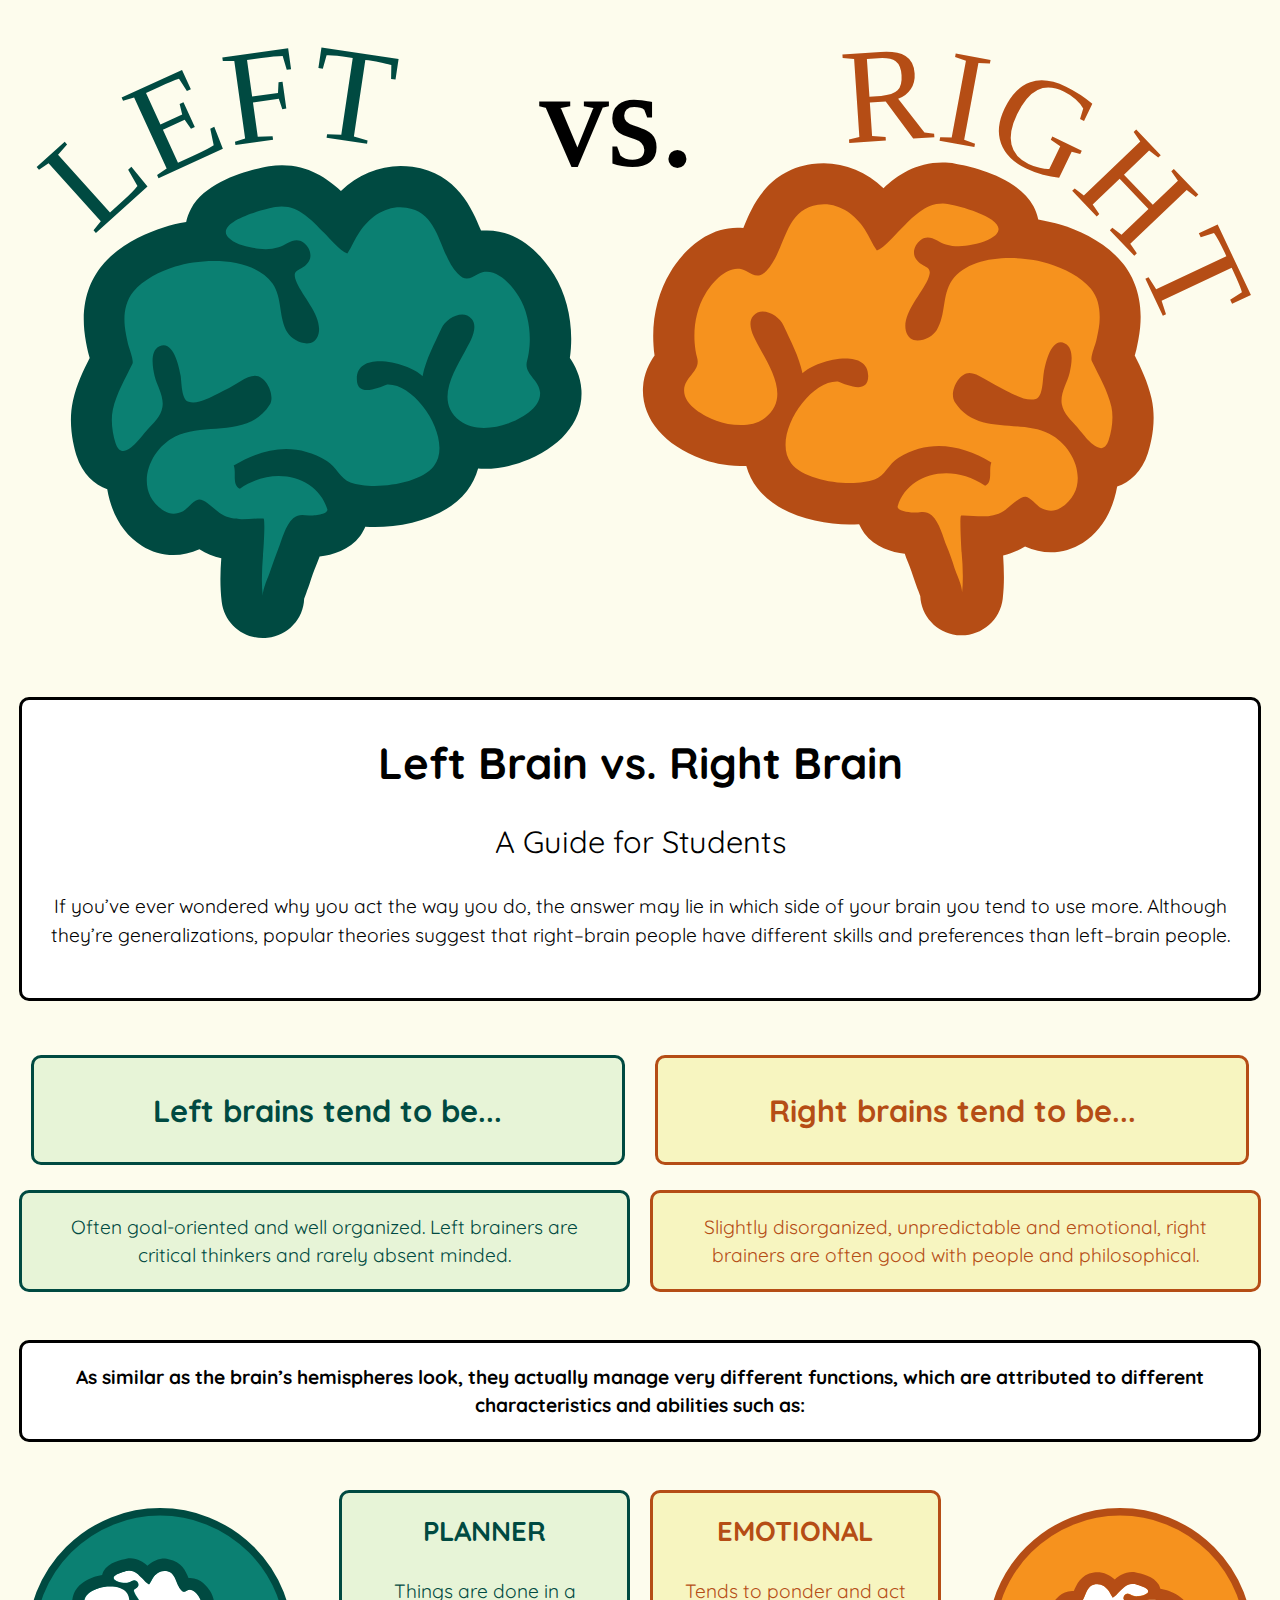
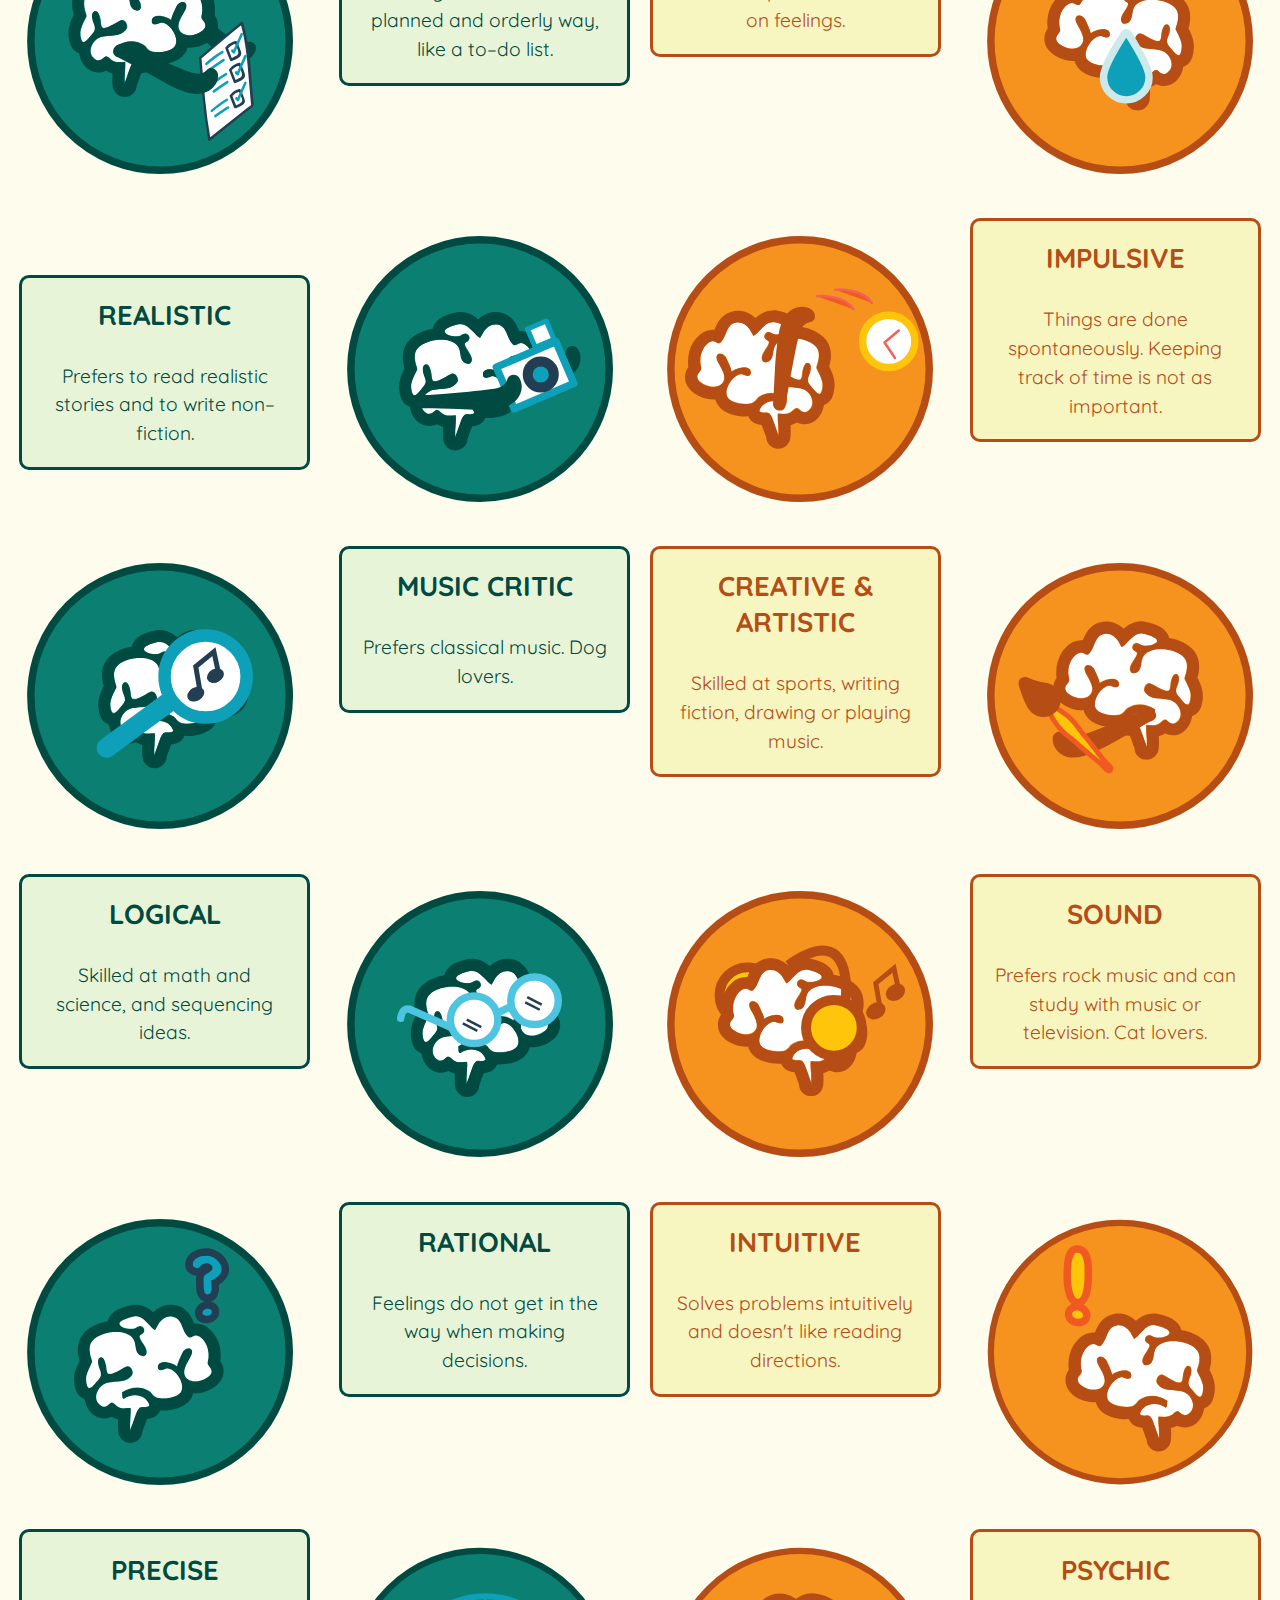
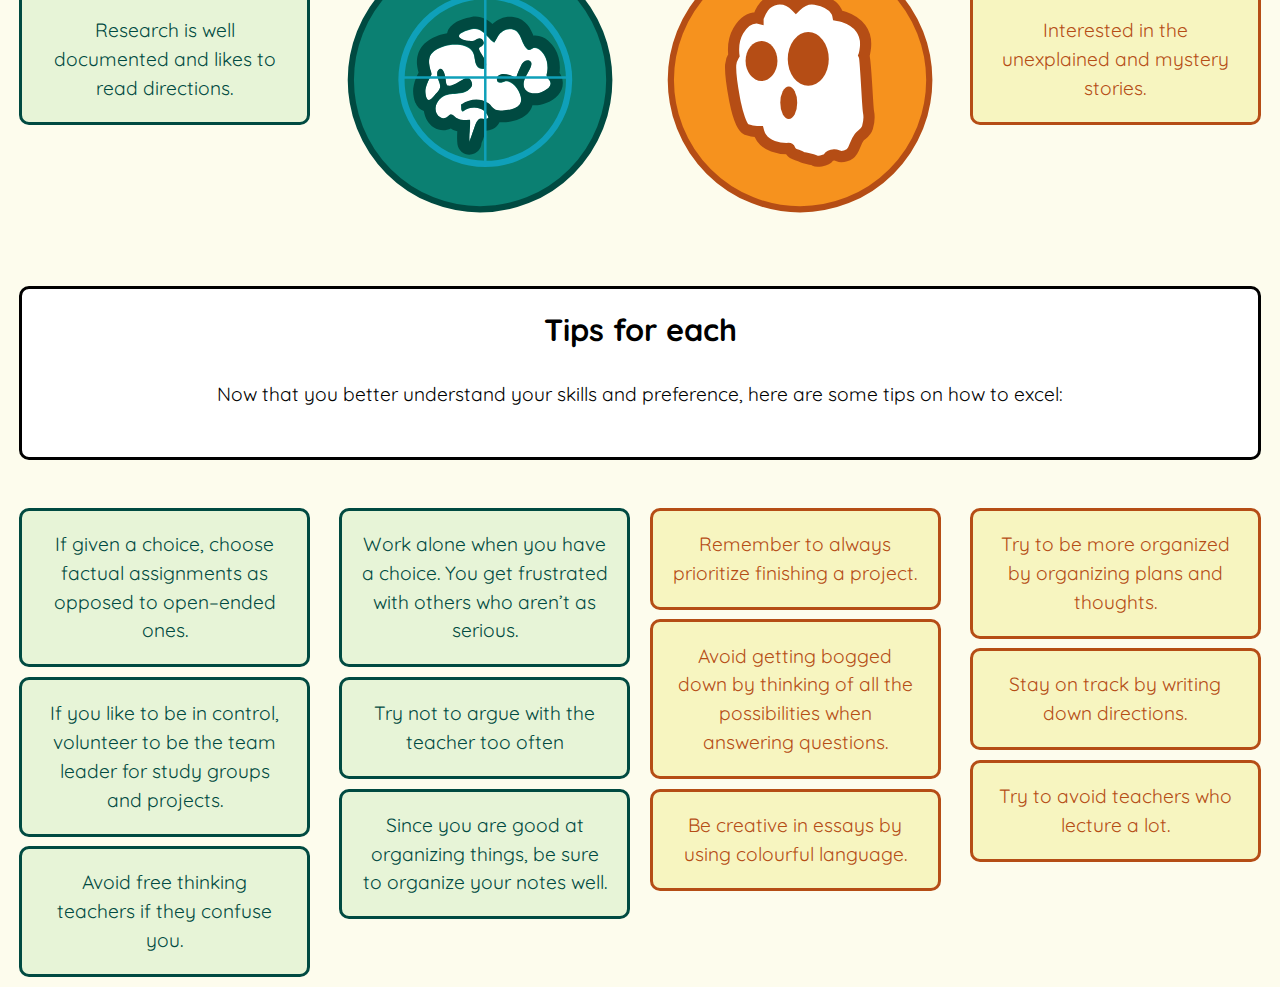
==== commit 1672cd2d: "Added push and pull for xl screens." ====
--- a/www/index.html
+++ b/www/index.html
@@ -95,7 +95,7 @@
     </div>
     <div class="unit xs-1-2 s-1-2 m-1-2 l-1-2 xl-1-2">
       <div class="grid">
-        <div class="unit xs-1 s-1 m-1 l-1-2 xl-1-2 unit-push-l-1-2">
+        <div class="unit xs-1 s-1 m-1 l-1-2 xl-1-2 unit-push-l-1-2 unit-push-xl-1-2">
           <svg xmlns="http://www.w3.org/2000/svg" id="emotional" viewBox="0 0 257.3 257.3">
             <circle id="emotional-background" cx="128.7" cy="128.7" r="103.9" class="emotional0"/>
             <g id="emotional-brain">
@@ -107,7 +107,7 @@
             </g>
           </svg>
         </div>
-        <div class="unit xs-1 s-1 m-1 l-1-2 xl-1-2 unit-pull-l-1-2">
+        <div class="unit xs-1 s-1 m-1 l-1-2 xl-1-2 unit-pull-l-1-2 unit-pull-xl-1-2">
           <div class="rb-box">
             <h3 class="text-upper">Emotional</h3>
             <p class="push-0">Tends to ponder and act on feelings.</p>
@@ -119,8 +119,8 @@
 
   <div class="grid">
     <div class="unit xs-1-2 s-1-2 m-1-2 l-1-2 xl-1-2">
-      <div class="grid">
-        <div class="unit xs-1 s-1 m-1 l-1-2 xl-1-2 unit-push-l-1-2">
+      <div class="grid grid-middle">
+        <div class="unit xs-1 s-1 m-1 l-1-2 xl-1-2 unit-push-l-1-2 unit-push-xl-1-2">
           <svg xmlns="http://www.w3.org/2000/svg" id="realistic" viewBox="0 0 257.3 257.3">
             <circle id="realistic-background" cx="128.7" cy="128.7" r="103.9" class="realistic0"/>
             <g id="realistic-brain">
@@ -136,7 +136,7 @@
             </g>
           </svg>
         </div>
-        <div class="unit xs-1 s-1 m-1 l-1-2 xl-1-2 unit-pull-l-1-2">
+        <div class="unit xs-1 s-1 m-1 l-1-2 xl-1-2 unit-pull-l-1-2 unit-pull-xl-1-2">
           <div class="lb-box">
             <h3 class="text-upper">Realistic</h3>
             <p class="push-0">Prefers to read realistic stories and to write non–fiction.</p>
@@ -199,7 +199,7 @@
     </div>
     <div class="unit xs-1-2 s-1-2 m-1-2 l-1-2 xl-1-2">
       <div class="grid">
-        <div class="unit xs-1 s-1 m-1 l-1-2 xl-1-2 unit-push-l-1-2">
+        <div class="unit xs-1 s-1 m-1 l-1-2 xl-1-2 unit-push-l-1-2 unit-push-xl-1-2">
           <svg xmlns="http://www.w3.org/2000/svg" id="creative" viewBox="0 0 257.3 257.3">
             <circle id="creative-background" cx="128.7" cy="128.7" r="103.9" class="creative0"/>
             <g id="creative-brain">
@@ -214,7 +214,7 @@
             </g>
           </svg>
         </div>
-        <div class="unit xs-1 s-1 m-1 l-1-2 xl-1-2 unit-pull-l-1-2">
+        <div class="unit xs-1 s-1 m-1 l-1-2 xl-1-2 unit-pull-l-1-2 unit-pull-xl-1-2">
           <div class="rb-box">
             <h3 class="text-upper">Creative & Artistic</h3>
             <p class="push-0">Skilled at sports, writing fiction, drawing or playing music.</p>
@@ -227,7 +227,7 @@
   <div class="grid">
     <div class="unit xs-1-2 s-1-2 m-1-2 l-1-2 xl-1-2">
       <div class="grid">
-        <div class="unit xs-1 s-1 m-1 l-1-2 xl-1-2 unit-push-l-1-2">
+        <div class="unit xs-1 s-1 m-1 l-1-2 xl-1-2 unit-push-l-1-2 unit-push-xl-1-2">
           <svg xmlns="http://www.w3.org/2000/svg" id="logical" viewBox="0 0 257.3 257.3">
             <circle id="logical-background" cx="128.7" cy="128.7" r="103.9" class="logical0"/>
             <g id="logical-brain">
@@ -243,7 +243,7 @@
             </g>
           </svg>
         </div>
-        <div class="unit xs-1 s-1 m-1 l-1-2 xl-1-2 unit-pull-l-1-2">
+        <div class="unit xs-1 s-1 m-1 l-1-2 xl-1-2 unit-pull-l-1-2 unit-pull-xl-1-2">
           <div class="lb-box">
             <h3 class="text-upper">Logical</h3>
             <p class="push-0">Skilled at math and science, and sequencing ideas.</p>
@@ -307,7 +307,7 @@
     </div>
     <div class="unit xs-1-2 s-1-2 m-1-2 l-1-2 xl-1-2">
       <div class="grid">
-        <div class="unit xs-1 s-1 m-1 l-1-2 xl-1-2 unit-push-l-1-2">
+        <div class="unit xs-1 s-1 m-1 l-1-2 xl-1-2 unit-push-l-1-2 unit-push-xl-1-2">
           <svg xmlns="http://www.w3.org/2000/svg" id="intuitive" viewBox="0 0 257.3 257.3">
             <circle id="intuitive-background" cx="128.7" cy="128.7" r="103.9" class="intuitive0"/>
             <g id="intuitive-brain">
@@ -320,7 +320,7 @@
             </g>
           </svg>
         </div>
-        <div class="unit xs-1 s-1 m-1 l-1-2 xl-1-2 unit-pull-l-1-2">
+        <div class="unit xs-1 s-1 m-1 l-1-2 xl-1-2 unit-pull-l-1-2 unit-pull-xl-1-2">
           <div class="rb-box">
             <h3 class="text-upper">Intuitive</h3>
             <p class="push-0">Solves problems intuitively and doesn't like reading directions.</p>
@@ -333,7 +333,7 @@
   <div class="grid">
     <div class="unit xs-1-2 s-1-2 m-1-2 l-1-2 xl-1-2">
       <div class="grid">
-        <div class="unit xs-1 s-1 m-1 l-1-2 xl-1-2 unit-push-l-1-2">
+        <div class="unit xs-1 s-1 m-1 l-1-2 xl-1-2 unit-push-l-1-2 unit-push-xl-1-2">
           <svg xmlns="http://www.w3.org/2000/svg" id="precise" viewBox="0 0 257.3 257.3">
             <circle id="precise-background" cx="128.7" cy="128.7" r="103.9" class="precise0"/>
             <g id="precise-brain">
@@ -346,7 +346,7 @@
             </g>
           </svg>
         </div>
-        <div class="unit xs-1 s-1 m-1 l-1-2 xl-1-2 unit-pull-l-1-2">
+        <div class="unit xs-1 s-1 m-1 l-1-2 xl-1-2 unit-pull-l-1-2 unit-pull-xl-1-2">
           <div class="lb-box">
             <h3 class="text-upper">Precise</h3>
             <p class="push-0">Research is well documented and likes to read directions.</p>
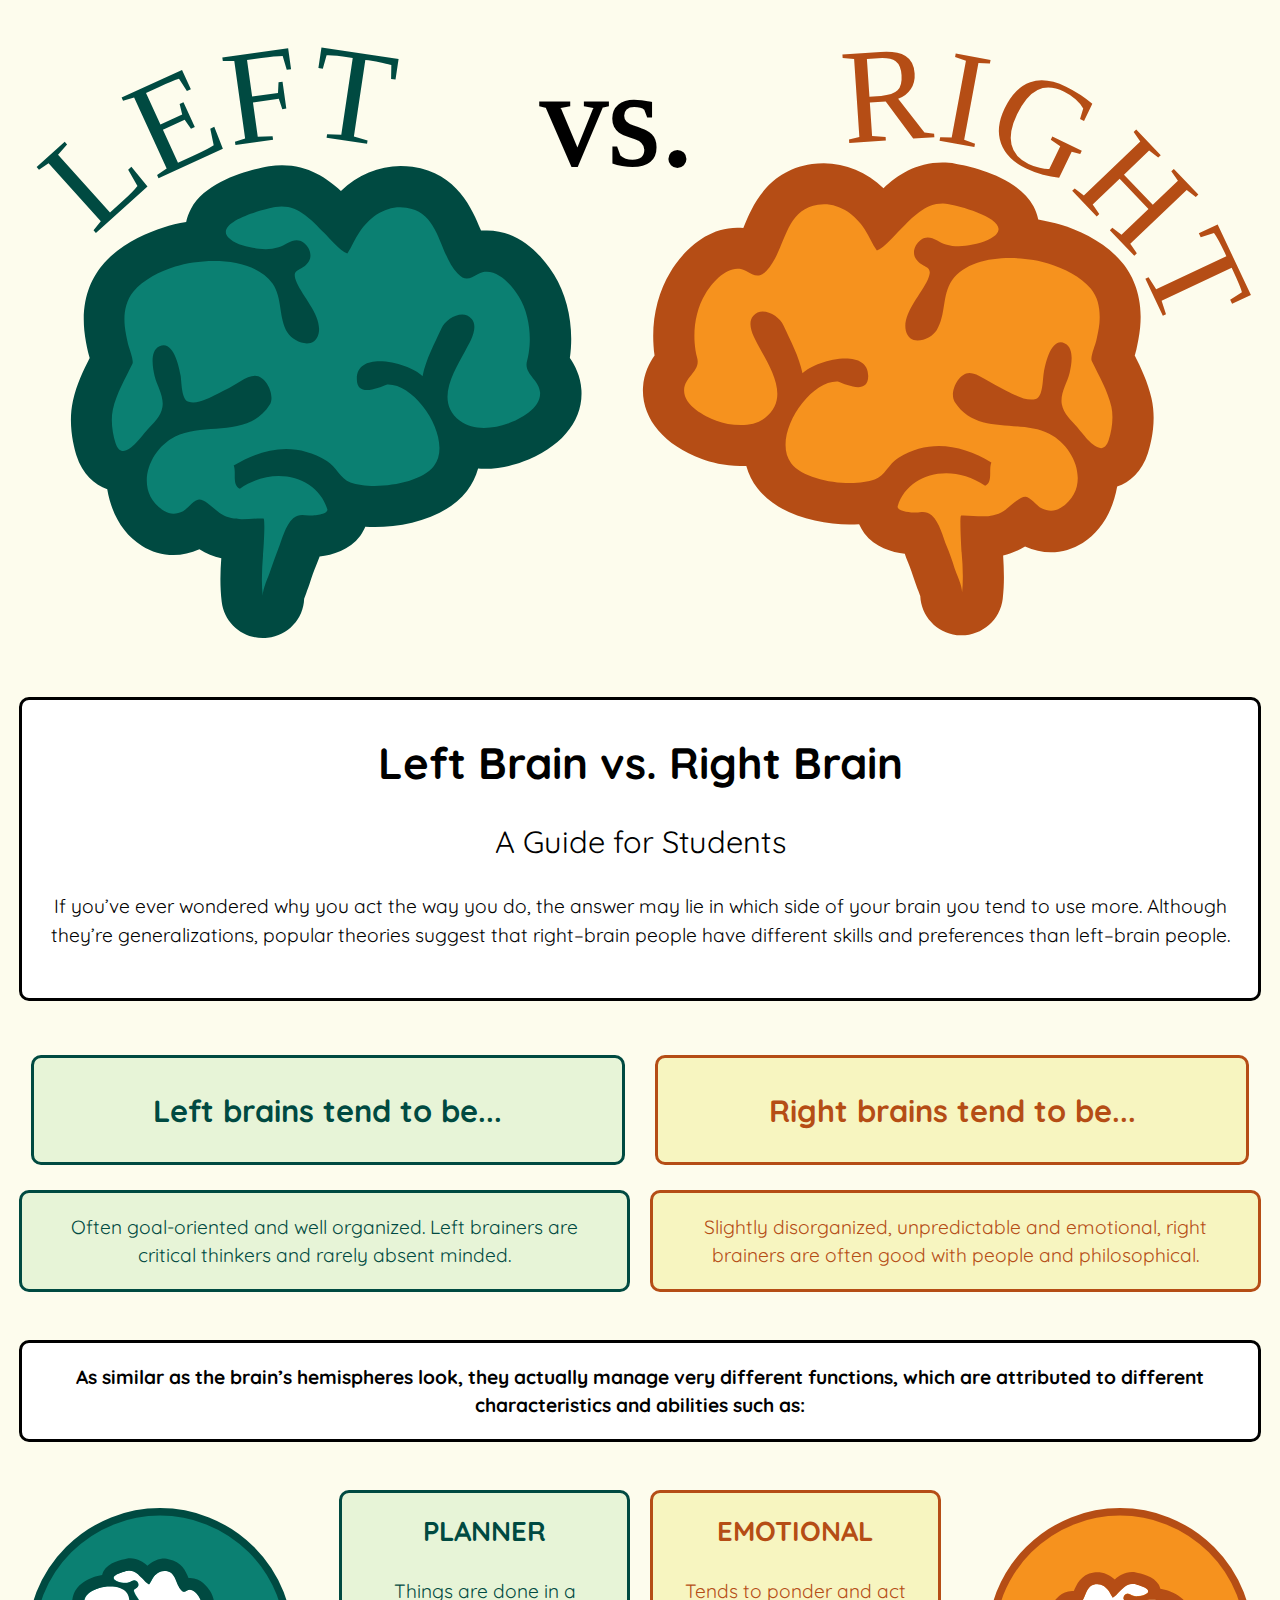
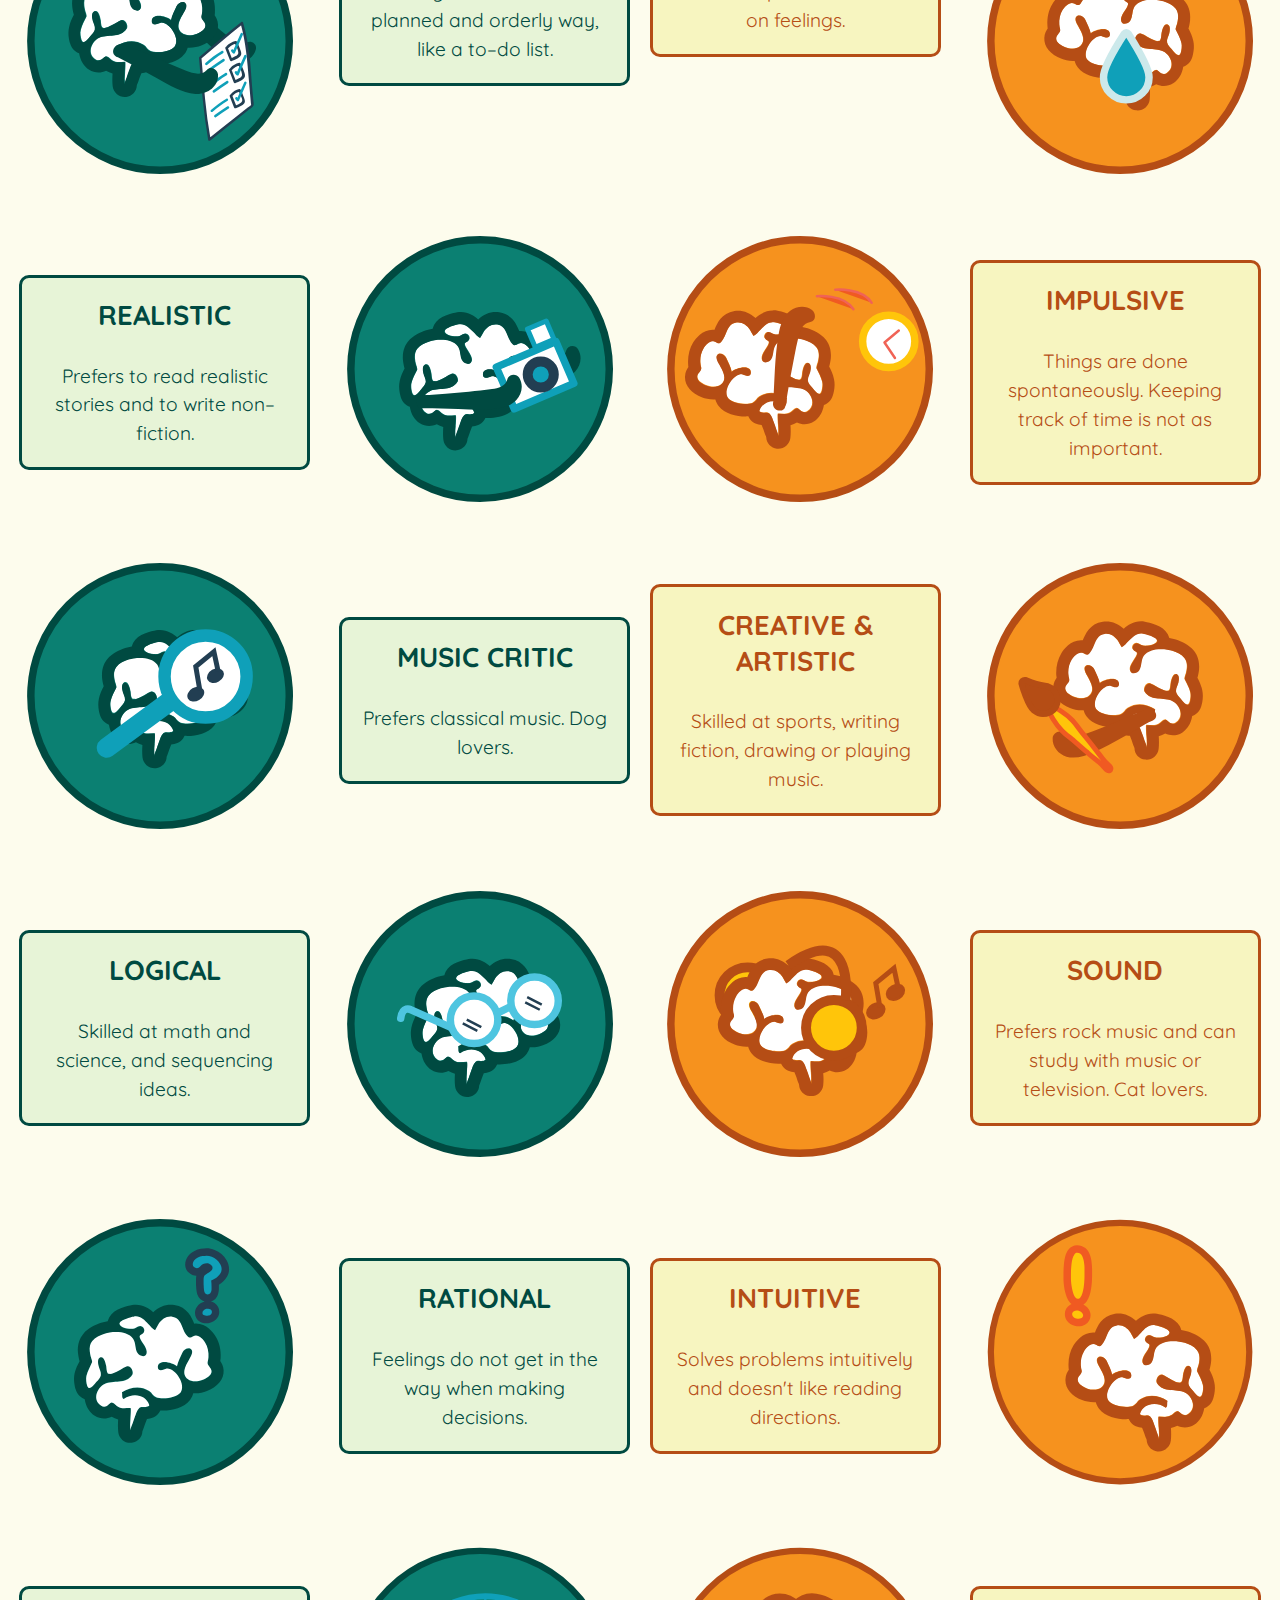
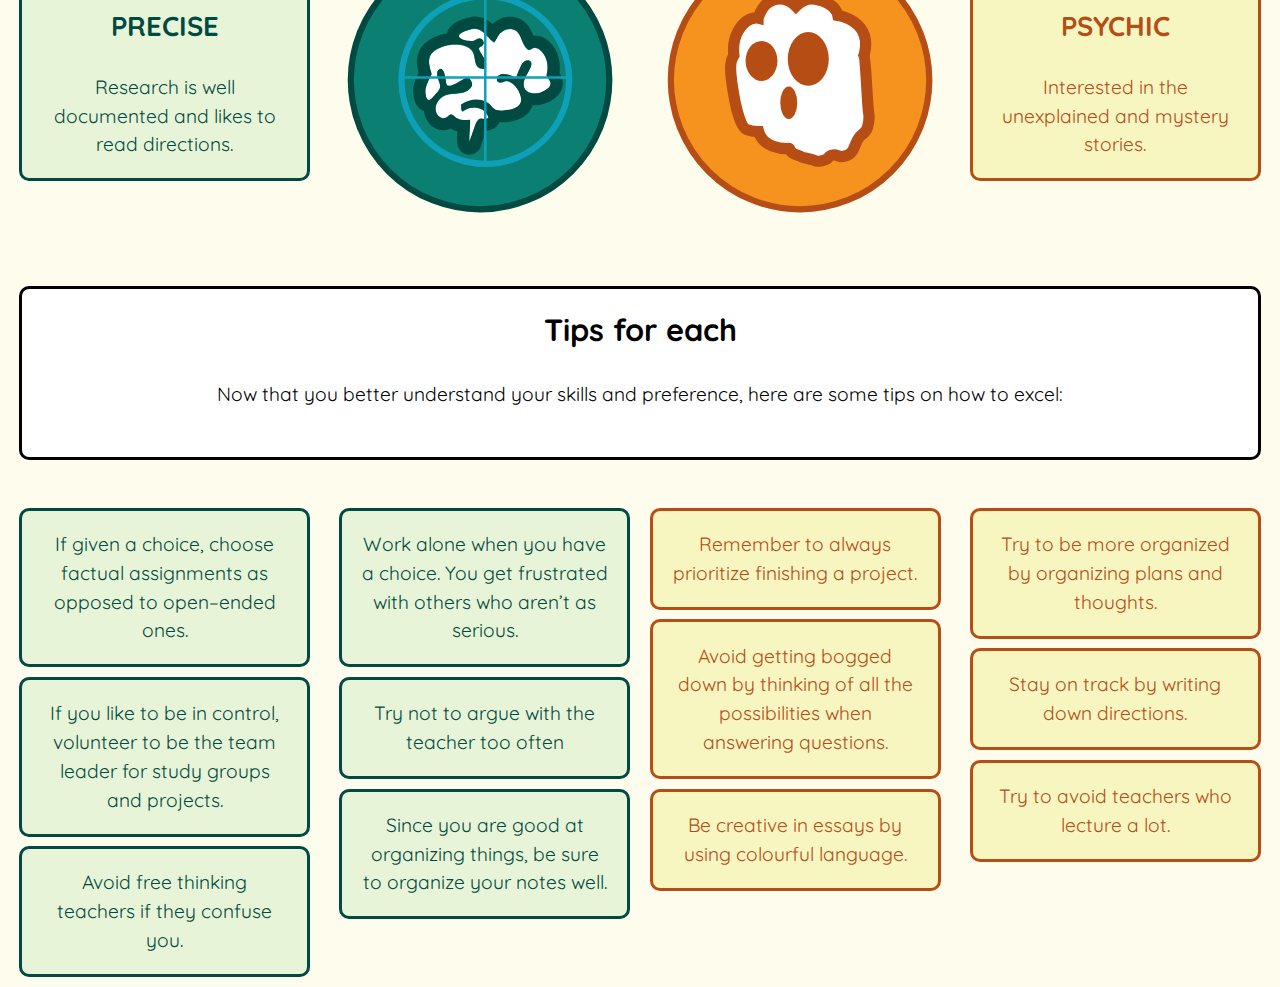
==== commit c0e12dcf: "Added grid-middle ensure alignment." ====
--- a/www/index.html
+++ b/www/index.html
@@ -145,7 +145,7 @@
       </div>
     </div>
     <div class="unit xs-1-2 s-1-2 m-1-2 l-1-2 xl-1-2">
-      <div class="grid">
+      <div class="grid grid-middle">
         <div class="unit xs-1 s-1 m-1 l-1-2 xl-1-2">
           <svg xmlns="http://www.w3.org/2000/svg" id="impulsive" viewBox="0 0 257.3 257.3">
             <circle id="impulsive-background" cx="128.7" cy="128.7" r="103.9" class="impulsive0"/>
@@ -172,7 +172,7 @@
 
   <div class="grid">
     <div class="unit xs-1-2 s-1-2 m-1-2 l-1-2 xl-1-2">
-      <div class="grid">
+      <div class="grid grid-middle">
         <div class="unit xs-1 s-1 m-1 l-1-2 xl-1-2">
           <svg xmlns="http://www.w3.org/2000/svg" id="critic" viewBox="0 0 257.3 257.3">
             <circle id="critic-background" cx="128.7" cy="128.7" r="103.9" class="critic0"/>
@@ -198,7 +198,7 @@
       </div>
     </div>
     <div class="unit xs-1-2 s-1-2 m-1-2 l-1-2 xl-1-2">
-      <div class="grid">
+      <div class="grid grid-middle">
         <div class="unit xs-1 s-1 m-1 l-1-2 xl-1-2 unit-push-l-1-2 unit-push-xl-1-2">
           <svg xmlns="http://www.w3.org/2000/svg" id="creative" viewBox="0 0 257.3 257.3">
             <circle id="creative-background" cx="128.7" cy="128.7" r="103.9" class="creative0"/>
@@ -226,7 +226,7 @@
 
   <div class="grid">
     <div class="unit xs-1-2 s-1-2 m-1-2 l-1-2 xl-1-2">
-      <div class="grid">
+      <div class="grid grid-middle">
         <div class="unit xs-1 s-1 m-1 l-1-2 xl-1-2 unit-push-l-1-2 unit-push-xl-1-2">
           <svg xmlns="http://www.w3.org/2000/svg" id="logical" viewBox="0 0 257.3 257.3">
             <circle id="logical-background" cx="128.7" cy="128.7" r="103.9" class="logical0"/>
@@ -252,7 +252,7 @@
       </div>
     </div>
     <div class="unit xs-1-2 s-1-2 m-1-2 l-1-2 xl-1-2">
-      <div class="grid">
+      <div class="grid grid-middle">
         <div class="unit xs-1 s-1 m-1 l-1-2 xl-1-2">
           <svg xmlns="http://www.w3.org/2000/svg" id="sound" viewBox="0 0 257.3 257.3">
             <circle id="sound-background" cx="128.7" cy="128.7" r="103.9" class="sound0"/>
@@ -282,7 +282,7 @@
 
   <div class="grid">
     <div class="unit xs-1-2 s-1-2 m-1-2 l-1-2 xl-1-2">
-      <div class="grid">
+      <div class="grid grid-middle">
         <div class="unit xs-1 s-1 m-1 l-1-2 xl-1-2">
           <svg xmlns="http://www.w3.org/2000/svg" id="rational" viewBox="0 0 257.3 257.3">
 
@@ -306,7 +306,7 @@
       </div>
     </div>
     <div class="unit xs-1-2 s-1-2 m-1-2 l-1-2 xl-1-2">
-      <div class="grid">
+      <div class="grid grid-middle">
         <div class="unit xs-1 s-1 m-1 l-1-2 xl-1-2 unit-push-l-1-2 unit-push-xl-1-2">
           <svg xmlns="http://www.w3.org/2000/svg" id="intuitive" viewBox="0 0 257.3 257.3">
             <circle id="intuitive-background" cx="128.7" cy="128.7" r="103.9" class="intuitive0"/>
@@ -332,7 +332,7 @@
 
   <div class="grid">
     <div class="unit xs-1-2 s-1-2 m-1-2 l-1-2 xl-1-2">
-      <div class="grid">
+      <div class="grid grid-middle">
         <div class="unit xs-1 s-1 m-1 l-1-2 xl-1-2 unit-push-l-1-2 unit-push-xl-1-2">
           <svg xmlns="http://www.w3.org/2000/svg" id="precise" viewBox="0 0 257.3 257.3">
             <circle id="precise-background" cx="128.7" cy="128.7" r="103.9" class="precise0"/>
@@ -355,7 +355,7 @@
       </div>
     </div>
     <div class="unit xs-1-2 s-1-2 m-1-2 l-1-2 xl-1-2">
-      <div class="grid">
+      <div class="grid grid-middle">
         <div class="unit xs-1 s-1 m-1 l-1-2 xl-1-2">
           <svg xmlns="http://www.w3.org/2000/svg" id="psychic" viewBox="0 0 257.3 257.3">
             <circle id="psychic-background" cx="128.7" cy="128.7" r="103.9" class="psychic0"/>
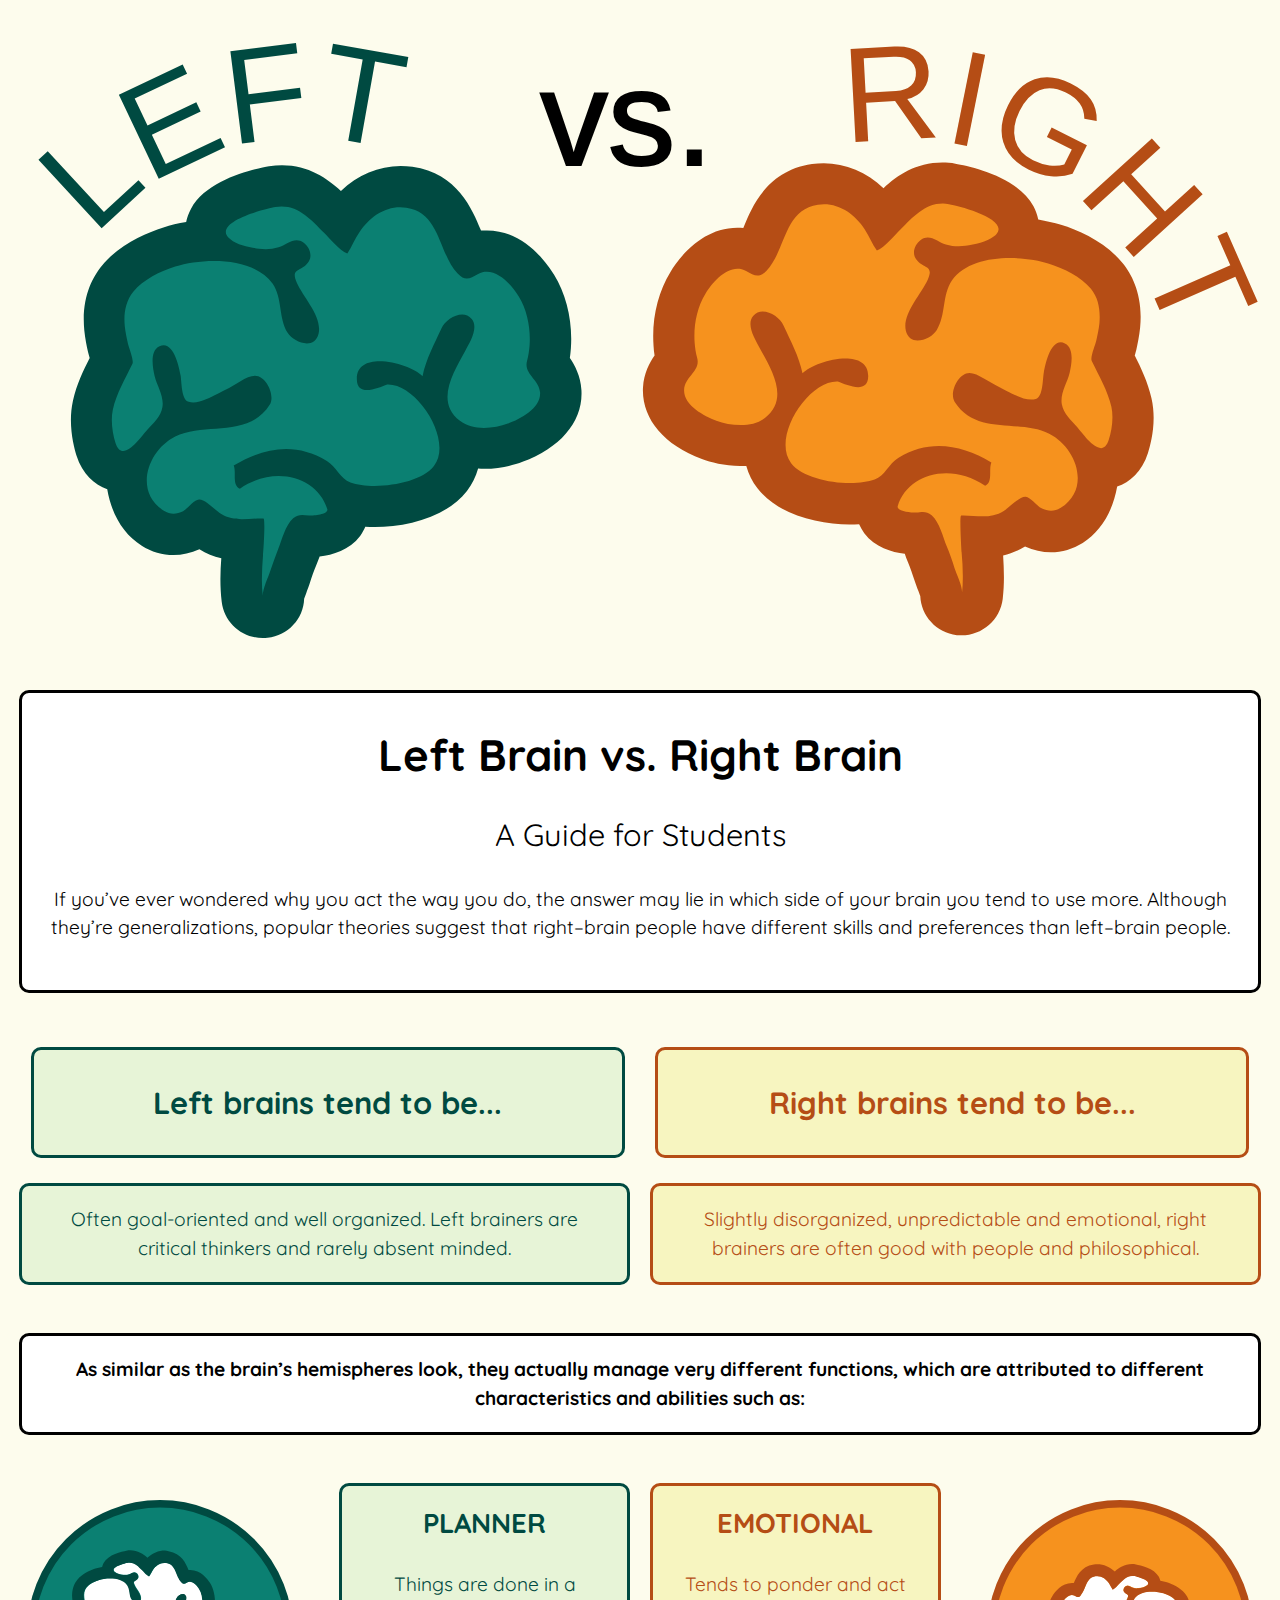
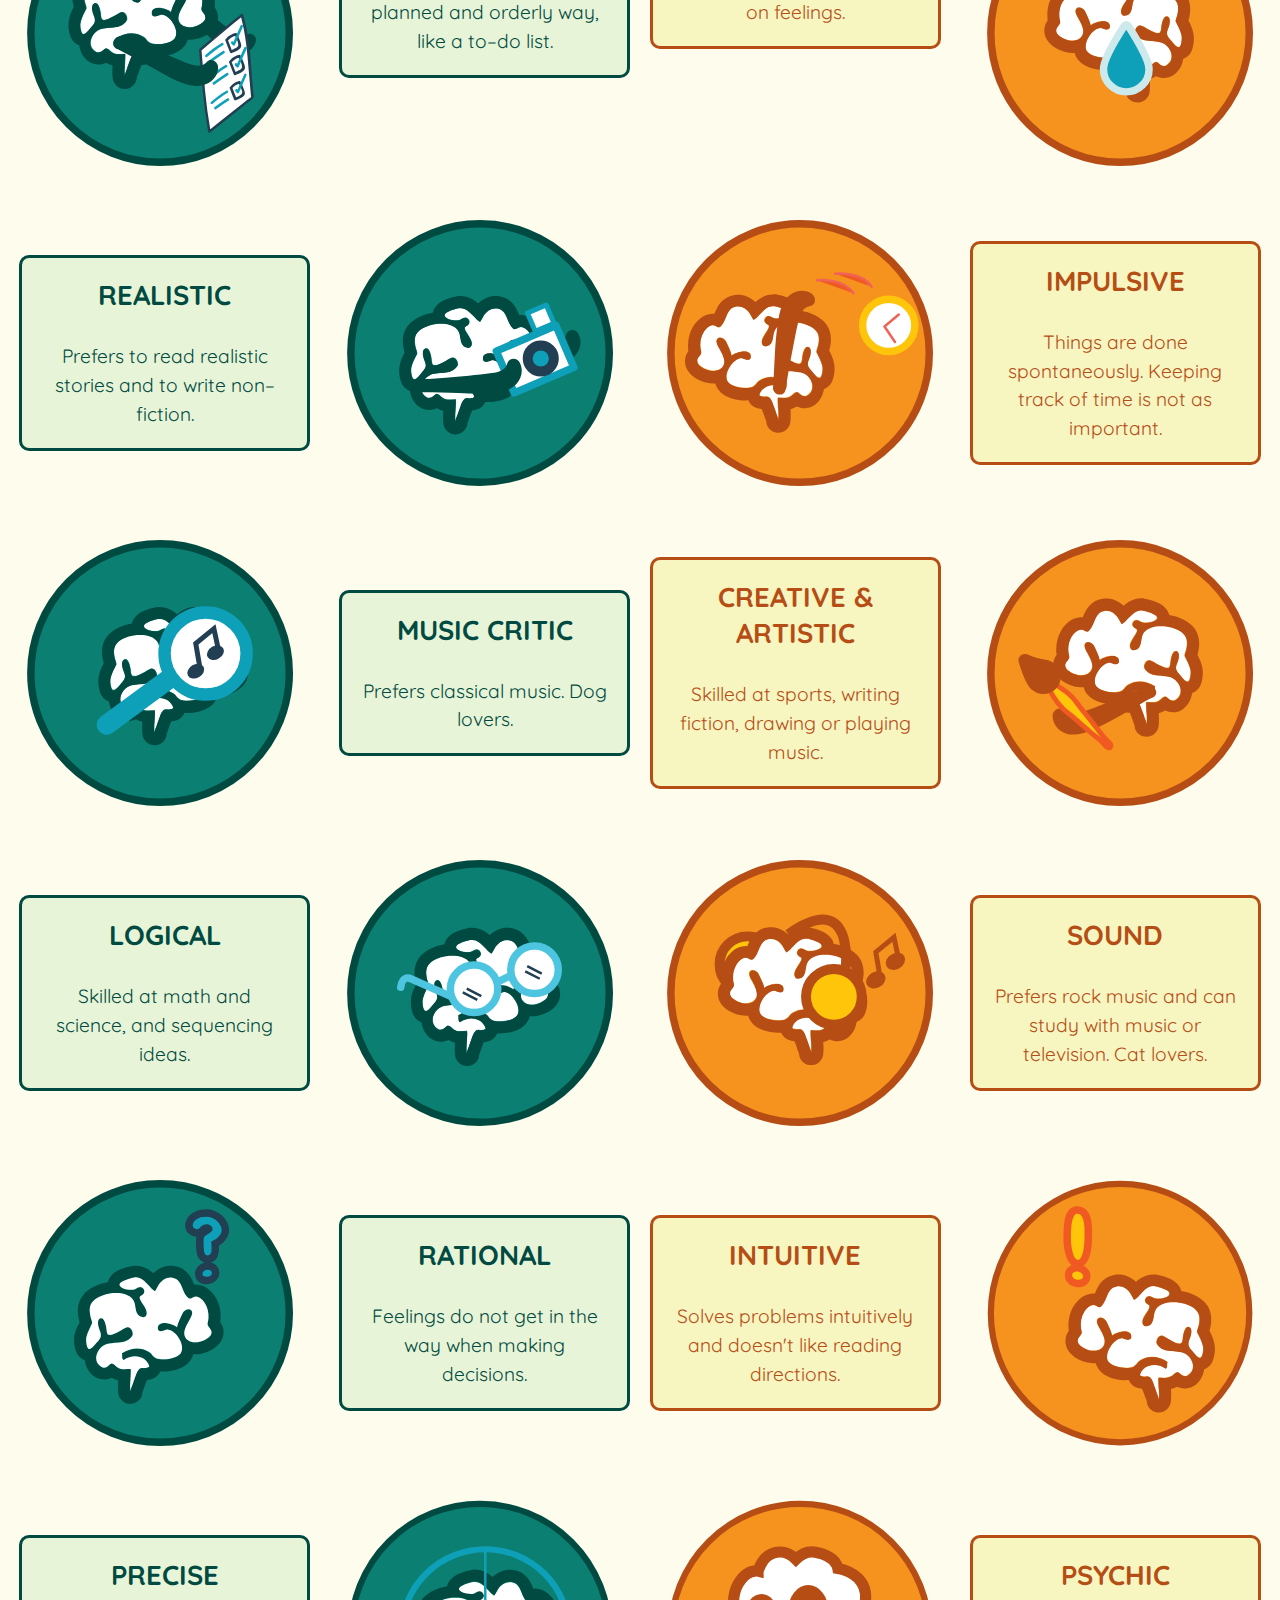
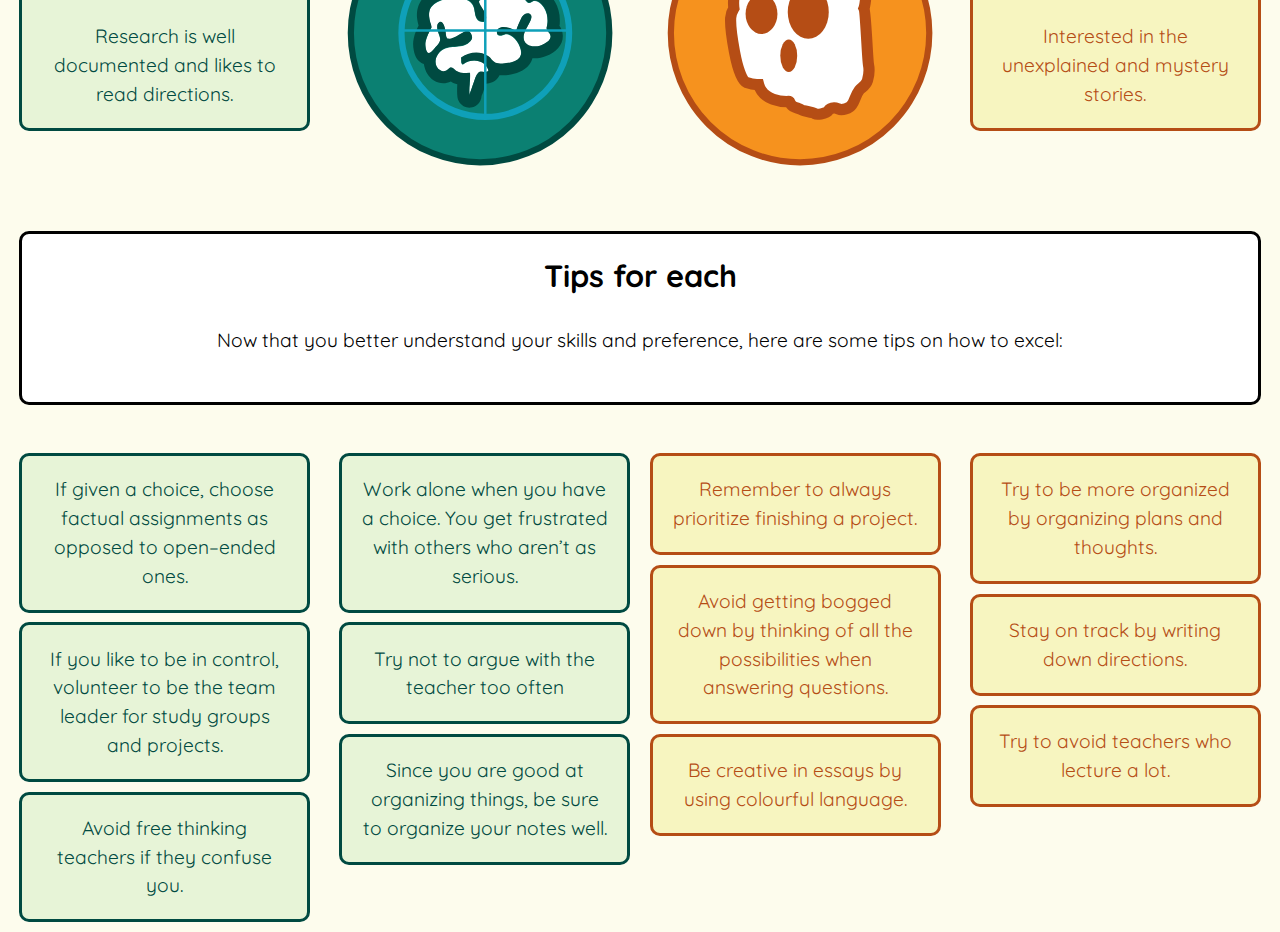
==== commit 49be243e: "Added width and height on svgs to limit the space around them on some browsers and changed the repla" ====
--- a/www/index.html
+++ b/www/index.html
@@ -15,7 +15,7 @@
 <body>
 
 <header>
-  <svg xmlns="http://www.w3.org/2000/svg" id="header-brains" xmlns:xlink="http://www.w3.org/1999/xlink" viewBox="0 0 619.5 315.2">
+  <svg xmlns="http://www.w3.org/2000/svg" id="header-brains" xmlns:xlink="http://www.w3.org/1999/xlink" width="619.5" height="315.2" viewBox="0 0 619.5 315.2">
     <path id="SVGID_x5F_1_x5F_" d="M307.2 202.5c0-74.5 59.2-135 132.2-135s132.2 60.4 132.2 135" class="header-brains0"/>
     <text>
       <textPath xlink:href="#SVGID_x5F_1_x5F_" startOffset="42.68%"> <tspan class="header-brains1 header-brains5 header-brains6">RIGHT</tspan> </textPath>
@@ -64,7 +64,7 @@
     <div class="unit xs-1-2 s-1-2 m-1-2 l-1-2 xl-1-2 ">
       <div class="grid">
         <div class="unit xs-1 s-1 m-1 l-1-2 xl-1-2">
-          <svg xmlns="http://www.w3.org/2000/svg" id="planner" viewBox="0 0 257.3 257.3">
+          <svg xmlns="http://www.w3.org/2000/svg" id="planner" width="257.3" height="257.3" viewBox="0 0 257.3 257.3">
             <circle id="background" cx="128.7" cy="128.7" r="103.9" class="planner0"/>
             <g id="planner-brain">
               <path d="M138.4 98.7c11.4 12.8 22.3 27 35.3 38.2 5.3 4.6 11.6 9.2 18.9 8.8 6.1-.3 11.5-4.3 13.1-10.3 1.2-4.3-3.6-7.7-7.3-5.6-5 2.8-10.4-1-14.2-4.1-4.5-3.6-8.9-7.4-13.2-11.1-8.9-7.6-17.6-15.4-26.2-23.3-4.7-4.4-11.8 2.7-7.1 7.1 11 10.1 22.1 20 33.6 29.6 9 7.6 19.8 17.3 32.1 10.5-2.4-1.9-4.9-3.8-7.3-5.6-3.1 11.3-22.6-10-25.3-13.1-8.5-9.3-16.8-18.8-25.2-28.1-4.4-4.9-11.5 2.2-7.2 7z" class="planner1"/>
@@ -96,7 +96,7 @@
     <div class="unit xs-1-2 s-1-2 m-1-2 l-1-2 xl-1-2">
       <div class="grid">
         <div class="unit xs-1 s-1 m-1 l-1-2 xl-1-2 unit-push-l-1-2 unit-push-xl-1-2">
-          <svg xmlns="http://www.w3.org/2000/svg" id="emotional" viewBox="0 0 257.3 257.3">
+          <svg xmlns="http://www.w3.org/2000/svg" id="emotional" width="257.3" height="257.3" viewBox="0 0 257.3 257.3">
             <circle id="emotional-background" cx="128.7" cy="128.7" r="103.9" class="emotional0"/>
             <g id="emotional-brain">
               <g id="XMLID_25_">
@@ -121,7 +121,7 @@
     <div class="unit xs-1-2 s-1-2 m-1-2 l-1-2 xl-1-2">
       <div class="grid grid-middle">
         <div class="unit xs-1 s-1 m-1 l-1-2 xl-1-2 unit-push-l-1-2 unit-push-xl-1-2">
-          <svg xmlns="http://www.w3.org/2000/svg" id="realistic" viewBox="0 0 257.3 257.3">
+          <svg xmlns="http://www.w3.org/2000/svg" id="realistic" width="257.3" height="257.3" viewBox="0 0 257.3 257.3">
             <circle id="realistic-background" cx="128.7" cy="128.7" r="103.9" class="realistic0"/>
             <g id="realistic-brain">
               <path d="M129.7 137.3c15.7-1 31.4-2.3 47.1-4 12-1.3 27.5-2.5 31.2-16.6-3.2.4-6.4.8-9.6 1.3 6.3 10.4-23.2 9.9-27.2 9.8-13.5-.3-27.1-.9-40.6-1.3-6.8-.2-6.8 10.3 0 10.5l27.9.9c9.2.3 18.4 1 27.6 0 6.8-.7 14.2-2 19.1-7.3 4.6-4.9 5.8-12.1 2.3-17.9-2.3-3.8-8.5-3.2-9.6 1.3-1.4 5.5-7.3 7-12.3 7.8-6.1 1-12.4 1.4-18.6 2.1-12.4 1.2-24.8 2.2-37.3 3-6.7.4-6.8 10.9 0 10.4z" class="realistic1"/>
@@ -147,7 +147,7 @@
     <div class="unit xs-1-2 s-1-2 m-1-2 l-1-2 xl-1-2">
       <div class="grid grid-middle">
         <div class="unit xs-1 s-1 m-1 l-1-2 xl-1-2">
-          <svg xmlns="http://www.w3.org/2000/svg" id="impulsive" viewBox="0 0 257.3 257.3">
+          <svg xmlns="http://www.w3.org/2000/svg" id="impulsive" width="257.3" height="257.3" viewBox="0 0 257.3 257.3">
             <circle id="impulsive-background" cx="128.7" cy="128.7" r="103.9" class="impulsive0"/>
             <g id="impulsive-brain">
               <g id="XMLID_17_">
@@ -174,7 +174,7 @@
     <div class="unit xs-1-2 s-1-2 m-1-2 l-1-2 xl-1-2">
       <div class="grid grid-middle">
         <div class="unit xs-1 s-1 m-1 l-1-2 xl-1-2">
-          <svg xmlns="http://www.w3.org/2000/svg" id="critic" viewBox="0 0 257.3 257.3">
+          <svg xmlns="http://www.w3.org/2000/svg" id="critic" width="257.3" height="257.3" viewBox="0 0 257.3 257.3">
             <circle id="critic-background" cx="128.7" cy="128.7" r="103.9" class="critic0"/>
             <g id="critic-brain">
               <g id="XMLID_27_">
@@ -200,7 +200,7 @@
     <div class="unit xs-1-2 s-1-2 m-1-2 l-1-2 xl-1-2">
       <div class="grid grid-middle">
         <div class="unit xs-1 s-1 m-1 l-1-2 xl-1-2 unit-push-l-1-2 unit-push-xl-1-2">
-          <svg xmlns="http://www.w3.org/2000/svg" id="creative" viewBox="0 0 257.3 257.3">
+          <svg xmlns="http://www.w3.org/2000/svg" id="creative" width="257.3" height="257.3" viewBox="0 0 257.3 257.3">
             <circle id="creative-background" cx="128.7" cy="128.7" r="103.9" class="creative0"/>
             <g id="creative-brain">
               <g id="XMLID_6_">
@@ -228,7 +228,7 @@
     <div class="unit xs-1-2 s-1-2 m-1-2 l-1-2 xl-1-2">
       <div class="grid grid-middle">
         <div class="unit xs-1 s-1 m-1 l-1-2 xl-1-2 unit-push-l-1-2 unit-push-xl-1-2">
-          <svg xmlns="http://www.w3.org/2000/svg" id="logical" viewBox="0 0 257.3 257.3">
+          <svg xmlns="http://www.w3.org/2000/svg" id="logical" width="257.3" height="257.3" viewBox="0 0 257.3 257.3">
             <circle id="logical-background" cx="128.7" cy="128.7" r="103.9" class="logical0"/>
             <g id="logical-brain">
               <g id="XMLID_18_">
@@ -254,7 +254,7 @@
     <div class="unit xs-1-2 s-1-2 m-1-2 l-1-2 xl-1-2">
       <div class="grid grid-middle">
         <div class="unit xs-1 s-1 m-1 l-1-2 xl-1-2">
-          <svg xmlns="http://www.w3.org/2000/svg" id="sound" viewBox="0 0 257.3 257.3">
+          <svg xmlns="http://www.w3.org/2000/svg" id="sound" width="257.3" height="257.3" viewBox="0 0 257.3 257.3">
             <circle id="sound-background" cx="128.7" cy="128.7" r="103.9" class="sound0"/>
             <g id="sound-brain">
               <circle cx="86.4" cy="105.5" r="22.4" class="sound1"/>
@@ -284,7 +284,7 @@
     <div class="unit xs-1-2 s-1-2 m-1-2 l-1-2 xl-1-2">
       <div class="grid grid-middle">
         <div class="unit xs-1 s-1 m-1 l-1-2 xl-1-2">
-          <svg xmlns="http://www.w3.org/2000/svg" id="rational" viewBox="0 0 257.3 257.3">
+          <svg xmlns="http://www.w3.org/2000/svg" id="rational" width="257.3" height="257.3" viewBox="0 0 257.3 257.3">
 
             <circle id="rational-background" cx="128.7" cy="128.7" r="103.9" class="rational0"/>
             <g id="rational-brain">
@@ -308,7 +308,7 @@
     <div class="unit xs-1-2 s-1-2 m-1-2 l-1-2 xl-1-2">
       <div class="grid grid-middle">
         <div class="unit xs-1 s-1 m-1 l-1-2 xl-1-2 unit-push-l-1-2 unit-push-xl-1-2">
-          <svg xmlns="http://www.w3.org/2000/svg" id="intuitive" viewBox="0 0 257.3 257.3">
+          <svg xmlns="http://www.w3.org/2000/svg" id="intuitive" width="257.3" height="257.3" viewBox="0 0 257.3 257.3">
             <circle id="intuitive-background" cx="128.7" cy="128.7" r="103.9" class="intuitive0"/>
             <g id="intuitive-brain">
               <g id="XMLID_23_">
@@ -334,7 +334,7 @@
     <div class="unit xs-1-2 s-1-2 m-1-2 l-1-2 xl-1-2">
       <div class="grid grid-middle">
         <div class="unit xs-1 s-1 m-1 l-1-2 xl-1-2 unit-push-l-1-2 unit-push-xl-1-2">
-          <svg xmlns="http://www.w3.org/2000/svg" id="precise" viewBox="0 0 257.3 257.3">
+          <svg xmlns="http://www.w3.org/2000/svg" id="precise" width="257.3" height="257.3" viewBox="0 0 257.3 257.3">
             <circle id="precise-background" cx="128.7" cy="128.7" r="103.9" class="precise0"/>
             <g id="precise-brain">
               <g id="XMLID_28_">
@@ -357,7 +357,7 @@
     <div class="unit xs-1-2 s-1-2 m-1-2 l-1-2 xl-1-2">
       <div class="grid grid-middle">
         <div class="unit xs-1 s-1 m-1 l-1-2 xl-1-2">
-          <svg xmlns="http://www.w3.org/2000/svg" id="psychic" viewBox="0 0 257.3 257.3">
+          <svg xmlns="http://www.w3.org/2000/svg" id="psychic" width="257.3" height="257.3" viewBox="0 0 257.3 257.3">
             <circle id="psychic-background" cx="128.7" cy="128.7" r="103.9" class="psychic0"/>
             <g id="psychic-brain">
               <g id="XMLID_5_">
--- a/www/css/main.css
+++ b/www/css/main.css
@@ -12,7 +12,7 @@
   text-size-adjust: 100%;
 
 
-  font-family: "Fredoka One", cursive;
+  font-family: "Fredoka One", sans-serif;
   font-family: "Quicksand", sans-serif;
 
 }
@@ -26,6 +26,12 @@
   background-color: #fdfced;
 }
 
+svg {
+  display: block;
+  width: 100%;
+  height: auto;
+}
+
 /** HEADER-BRAINS **/
 
 #header-brains {
@@ -58,7 +64,7 @@
 }
 
 .header-brains5 {
-  font-family: "FredokaOne-Regular", cursive;
+  font-family: "FredokaOne-Regular", sans-serif;
 }
 
 .header-brains6 {
